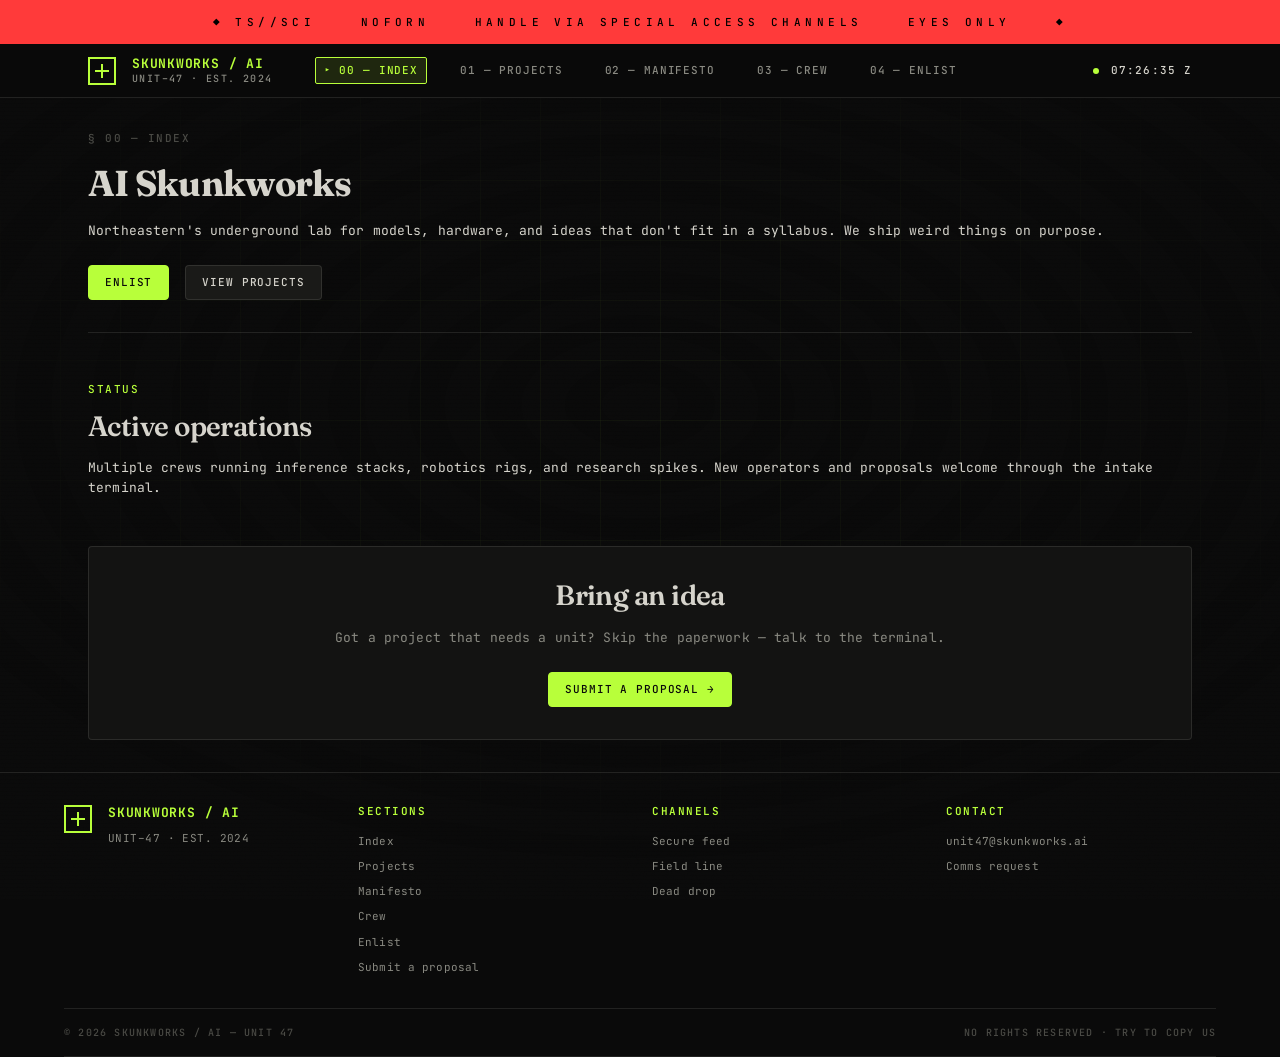
==== index.html @ 6af4dd48 "feat: conversational chatbot intake on events page, replaces static forms" ====
<!DOCTYPE html>
<html lang="en">
  <head>
    <meta charset="utf-8" />
    <meta name="viewport" content="width=device-width, initial-scale=1" />
    <title>AI Skunkworks</title>
    <link rel="preconnect" href="https://fonts.googleapis.com" />
    <link rel="preconnect" href="https://fonts.gstatic.com" crossorigin />
    <link
      href="https://fonts.googleapis.com/css2?family=Fraunces:ital,wght@0,300;0,400;0,600;0,900;1,300;1,400;1,600;1,900&family=JetBrains+Mono:wght@300;400;500;700&display=swap"
      rel="stylesheet"
    />
    <link rel="stylesheet" href="styles/tokens.css" />
    <link rel="stylesheet" href="styles/base.css" />
    <link rel="stylesheet" href="styles/components.css" />
    <link rel="stylesheet" href="styles/layout.css" />
  </head>
  <body>
    <div class="site-shell">
      <div class="classification-banner" role="note" aria-label="Classification marking">
        <p class="classification-banner__text">◆ TS//SCI&nbsp;&nbsp;&nbsp;&nbsp;NOFORN&nbsp;&nbsp;&nbsp;&nbsp;HANDLE VIA SPECIAL ACCESS CHANNELS&nbsp;&nbsp;&nbsp;&nbsp;EYES ONLY&nbsp;&nbsp;&nbsp;&nbsp;◆</p>
      </div>
      <header class="site-sticky-nav">
        <div class="site-sticky-nav__inner">
          <a class="site-sticky-nav__brand" href="index.html">
            <span class="brand-mark" aria-hidden="true"></span>
            <span class="site-sticky-nav__brand-text">
              <span class="site-sticky-nav__brand-title">SKUNKWORKS / AI</span>
              <span class="site-sticky-nav__brand-sub">UNIT–47 · EST. 2024</span>
            </span>
          </a>
          <nav class="site-sticky-nav__links" aria-label="Primary">
            <a href="index.html" aria-current="page">00 — Index</a>
            <a href="projects.html">01 — Projects</a>
            <a href="manifesto.html">02 — Manifesto</a>
            <a href="people.html">03 — Crew</a>
            <a href="events.html#intake-terminal">04 — Enlist</a>
          </nav>
          <div class="site-sticky-nav__meta">
            <span class="site-sticky-nav__pulse" aria-hidden="true"></span>
            <span id="clock" class="site-sticky-nav__clock">00:00:00 Z</span>
          </div>
        </div>
      </header>
      <main class="site-main" id="main">
        <header class="page-hero">
          <p class="page-hero__label">§ 00 — Index</p>
          <h1>AI Skunkworks</h1>
          <p>
            Northeastern's underground lab for models, hardware, and ideas that don't fit
            in a syllabus. We ship weird things on purpose.
          </p>
          <div class="page-hero__actions">
            <a class="btn btn--primary" href="events.html#intake-terminal">Enlist</a>
            <a class="btn" href="projects.html">View projects</a>
          </div>
        </header>

        <section class="page-section" aria-labelledby="index-ops">
          <p class="page-section__label">Status</p>
          <h2 id="index-ops">Active operations</h2>
          <p>
            Multiple crews running inference stacks, robotics rigs, and research spikes.
            New operators and proposals welcome through the intake terminal.
          </p>
        </section>

        <section class="page-cta" aria-labelledby="index-cta">
          <h2 id="index-cta">Bring an idea</h2>
          <p>Got a project that needs a unit? Skip the paperwork — talk to the terminal.</p>
          <a class="btn btn--primary" href="events.html#intake-terminal">Submit a proposal →</a>
        </section>
      </main>
      <footer class="site-footer">
        <div class="site-footer__inner">
          <div class="site-footer__grid">
            <div class="site-footer__col site-footer__col--brand">
              <div class="site-footer__brand">
                <span class="brand-mark" aria-hidden="true"></span>
                <div class="site-footer__brand-copy">
                  <span class="site-footer__brand-name">SKUNKWORKS / AI</span>
                  <p class="site-footer__tagline">UNIT–47 · EST. 2024</p>
                </div>
              </div>
            </div>
            <div class="site-footer__col">
              <h2 class="site-footer__col-title">Sections</h2>
              <ul class="site-footer__list">
                <li><a href="index.html">Index</a></li>
                <li><a href="projects.html">Projects</a></li>
                <li><a href="manifesto.html">Manifesto</a></li>
                <li><a href="people.html">Crew</a></li>
                <li><a href="events.html#intake-terminal">Enlist</a></li>
                <li><a href="events.html#intake-terminal">Submit a proposal</a></li>
              </ul>
            </div>
            <div class="site-footer__col">
              <h2 class="site-footer__col-title">Channels</h2>
              <ul class="site-footer__list">
                <li><a href="#secure-feed">Secure feed</a></li>
                <li><a href="#field-line">Field line</a></li>
                <li><a href="#dead-drop">Dead drop</a></li>
              </ul>
            </div>
            <div class="site-footer__col">
              <h2 class="site-footer__col-title">Contact</h2>
              <ul class="site-footer__list">
                <li><a href="mailto:unit47@skunkworks.ai">unit47@skunkworks.ai</a></li>
                <li><a href="#comms">Comms request</a></li>
              </ul>
            </div>
          </div>
          <div class="site-footer__strip">
            <span>© 2026 SKUNKWORKS / AI — UNIT 47</span>
            <span>NO RIGHTS RESERVED · TRY TO COPY US</span>
          </div>
        </div>
      </footer>
    </div>
    <script src="scripts/main.js" defer></script>
  </body>
</html>
---- styles/tokens.css ----
/**
 * AI Skunkworks — design tokens only
 */

:root {
  /* Paper (surfaces) */
  --paper: #0a0a0a;
  --paper-2: #131312;
  --paper-3: #1a1a18;

  /* Ink (text) */
  --ink: #d6d4cc;
  --ink-dim: #8a8a82;
  --ink-faint: #4a4a45;

  /* Accent */
  --accent: #b8ff3a;
  --accent-dim: #6a8f1f;

  /* Semantic */
  --warn: #ff7a3a;
  --classified: #ff3a3a;

  /* Lines */
  --line: rgba(214, 212, 204, 0.12);

  /* Typography (Google Fonts loaded in HTML) */
  --mono: "JetBrains Mono", ui-monospace, "Cascadia Code", "Source Code Pro", Menlo, Consolas, monospace;
  --serif: "Fraunces", "Iowan Old Style", "Palatino Linotype", Palatino, Georgia, serif;

  /* Spacing scale */
  --space-3xs: 0.25rem;
  --space-2xs: 0.5rem;
  --space-xs: 0.75rem;
  --space-sm: 1rem;
  --space-md: 1.5rem;
  --space-lg: 2rem;
  --space-xl: 3rem;
  --space-2xl: 4.5rem;

  /* Type scale */
  --text-xs: 0.6875rem;
  --text-sm: 0.8125rem;
  --text-base: 1rem;
  --text-md: 1.125rem;
  --text-lg: 1.375rem;
  --text-xl: 1.75rem;
  --text-2xl: 2.25rem;

  /* Type scale — semantic (Fraunces + body/mono) */
  --type-h1-hero: clamp(60px, 10vw, 152px);
  --type-h2-section: clamp(48px, 6vw, 88px);
  --type-h3-card: clamp(24px, 2.4vw, 32px);
  --type-pullprose: clamp(22px, 2.2vw, 28px);
  --type-body-lg: 17px;
  --type-body: 14px;
  --type-mono-label: 11px;

  /* Radii */
  --radius-sm: 2px;
  --radius-md: 4px;

  /* Motion */
  --ease-out: cubic-bezier(0.22, 1, 0.36, 1);
  --duration-fast: 120ms;
  --duration-base: 200ms;

  /* Layering */
  --z-base: 0;
  --z-grid: 0;
  --z-noise: 1;
  --z-scan: 2;
  --z-content: 10;
  --z-sticky-nav: 100;
  --z-classification: 101;

  /* Brand */
  --brand-h: 44px;

  /* Sticky chrome (classification banner height → nav offset) */
  --classification-banner-h: 2.75rem;
  --sticky-nav-height: 3.25rem;
  --year-jump-height: 2.75rem;
  --accent-glow: color-mix(in srgb, var(--accent) 45%, transparent);
  --z-year-jump: 90;
}
---- styles/base.css ----
/**
 * AI Skunkworks — reset, body, typography, atmosphere
 */

*,
*::before,
*::after {
  box-sizing: border-box;
}

html {
  position: relative;
  -webkit-text-size-adjust: 100%;
  text-size-adjust: 100%;
  height: 100%;
  scroll-behavior: smooth;
}

body {
  margin: 0;
  min-height: 100%;
  background-color: var(--paper);
  color: var(--ink);
  font-family: var(--mono);
  font-size: var(--text-sm);
  font-weight: 400;
  line-height: 1.55;
  letter-spacing: 0.01em;
}

/* Fixed blueprint grid (60×60, lime @ 4%) + radial mask */
body::before {
  content: "";
  position: fixed;
  inset: 0;
  pointer-events: none;
  z-index: var(--z-grid);
  background-color: var(--paper);
  background-image:
    linear-gradient(rgba(184, 255, 58, 0.04) 1px, transparent 1px),
    linear-gradient(90deg, rgba(184, 255, 58, 0.04) 1px, transparent 1px);
  background-size: 60px 60px;
  background-position: 0 0, 0 0;
  mask-image: radial-gradient(ellipse 85% 70% at 50% 45%, black 0%, transparent 72%);
  -webkit-mask-image: radial-gradient(ellipse 85% 70% at 50% 45%, black 0%, transparent 72%);
}

/* Fixed SVG noise (overlay blend) + scanlines on <html> */
html::before {
  content: "";
  position: fixed;
  inset: 0;
  z-index: var(--z-noise);
  pointer-events: none;
  opacity: 0.035;
  mix-blend-mode: overlay;
  background-image: url("data:image/svg+xml,%3Csvg xmlns='http://www.w3.org/2000/svg' width='256' height='256'%3E%3Cfilter id='n'%3E%3CfeTurbulence type='fractalNoise' baseFrequency='0.9' numOctaves='4' stitchTiles='stitch'/%3E%3C/filter%3E%3Crect width='100%25' height='100%25' filter='url(%23n)'/%3E%3C/svg%3E");
  background-repeat: repeat;
  background-size: 256px 256px;
}

html::after {
  content: "";
  position: fixed;
  inset: 0;
  z-index: var(--z-scan);
  pointer-events: none;
  background-image: repeating-linear-gradient(
    to bottom,
    transparent 0,
    transparent 3px,
    rgba(0, 0, 0, 0.04) 3px,
    rgba(0, 0, 0, 0.04) 4px
  );
}

img,
picture,
video,
canvas,
svg {
  display: block;
  max-width: 100%;
}

input,
button,
textarea,
select {
  font: inherit;
  color: inherit;
}

h1,
h2,
h3,
h4 {
  font-family: var(--serif);
  font-weight: 600;
  line-height: 1.15;
  letter-spacing: -0.02em;
  color: var(--ink);
  margin: 0 0 var(--space-sm);
}

h1 {
  font-size: var(--text-2xl);
  font-weight: 700;
}

h2 {
  font-size: var(--text-xl);
}

h3 {
  font-size: var(--text-lg);
}

h4 {
  font-size: var(--text-md);
}

p {
  margin: 0 0 var(--space-sm);
}

a {
  color: var(--accent);
  text-decoration-color: var(--accent-dim);
  text-underline-offset: 0.2em;
  transition: color var(--duration-fast) var(--ease-out),
    text-decoration-color var(--duration-fast) var(--ease-out);
}

a:hover {
  color: var(--ink);
  text-decoration-color: var(--accent);
}

a:focus-visible {
  outline: 1px solid var(--accent);
  outline-offset: 3px;
}

::selection {
  background-color: var(--accent);
  color: var(--paper);
}

.visually-hidden {
  position: absolute;
  width: 1px;
  height: 1px;
  padding: 0;
  margin: -1px;
  overflow: hidden;
  clip: rect(0, 0, 0, 0);
  white-space: nowrap;
  border: 0;
}

/* Scrollbars (Firefox + WebKit) */
* {
  scrollbar-width: thin;
  scrollbar-color: var(--accent-dim) var(--paper-2);
}

*::-webkit-scrollbar {
  width: 10px;
  height: 10px;
}

*::-webkit-scrollbar-track {
  background: var(--paper-2);
  border-left: 1px solid var(--line);
}

*::-webkit-scrollbar-thumb {
  background: var(--accent-dim);
  border: 2px solid var(--paper-2);
  border-radius: var(--radius-sm);
}

*::-webkit-scrollbar-thumb:hover {
  background: var(--accent);
}

*::-webkit-scrollbar-corner {
  background: var(--paper-2);
}
---- styles/components.css ----
/**
 * AI Skunkworks — nav, buttons, cards, forms
 */

/* ——— Classification banner ——— */
.classification-banner {
  position: sticky;
  top: 0;
  z-index: var(--z-classification);
  width: 100%;
  min-height: var(--classification-banner-h);
  margin: 0;
  padding: 0.4rem var(--space-sm);
  display: flex;
  align-items: center;
  justify-content: center;
  background-color: #ff3a3a;
  color: #000;
  font-family: var(--mono);
  font-size: 11px;
  font-weight: 500;
  letter-spacing: 0.4em;
  text-transform: none;
  line-height: 1.35;
  box-sizing: border-box;
  overflow-x: auto;
}

.classification-banner__text {
  margin: 0;
  text-align: center;
  max-width: 100%;
  white-space: nowrap;
}

/* ——— Sticky ops nav ——— */
.site-sticky-nav {
  position: sticky;
  top: var(--classification-banner-h);
  z-index: var(--z-sticky-nav);
  width: 100%;
  background: rgba(10, 10, 10, 0.85);
  backdrop-filter: blur(12px) saturate(1.2);
  -webkit-backdrop-filter: blur(12px) saturate(1.2);
  border-bottom: 1px solid var(--line);
}

.site-sticky-nav__inner {
  max-width: 72rem;
  margin: 0 auto;
  padding: var(--space-xs) var(--space-md);
  display: grid;
  grid-template-columns: 1fr auto 1fr;
  align-items: center;
  gap: var(--space-sm);
}

.site-sticky-nav__brand {
  display: inline-flex;
  align-items: center;
  gap: var(--space-sm);
  text-decoration: none;
  color: inherit;
  justify-self: start;
}

.site-sticky-nav__brand:focus-visible {
  outline: 1px solid var(--accent);
  outline-offset: 4px;
}

.brand-mark {
  position: relative;
  display: block;
  width: 28px;
  height: 28px;
  flex-shrink: 0;
  border: 2px solid var(--accent);
  box-sizing: border-box;
}

.brand-mark::before,
.brand-mark::after {
  content: "";
  position: absolute;
  left: 50%;
  top: 50%;
  transform: translate(-50%, -50%);
  background-color: var(--accent);
  pointer-events: none;
}

.brand-mark::before {
  width: 14px;
  height: 2px;
}

.brand-mark::after {
  width: 2px;
  height: 14px;
}

.site-sticky-nav__brand-text {
  display: flex;
  flex-direction: column;
  gap: 0.1rem;
  line-height: 1.2;
}

.site-sticky-nav__brand-title {
  font-family: var(--mono);
  font-size: var(--text-sm);
  font-weight: 700;
  letter-spacing: 0.06em;
  text-transform: uppercase;
  color: var(--accent);
}

.site-sticky-nav__brand-sub {
  font-family: var(--mono);
  font-size: 10px;
  font-weight: 500;
  letter-spacing: 0.14em;
  text-transform: uppercase;
  color: var(--ink-dim);
}

.site-sticky-nav__links {
  display: flex;
  flex-wrap: wrap;
  align-items: center;
  justify-content: center;
  gap: var(--space-2xs) var(--space-md);
  font-family: var(--mono);
  font-size: var(--text-xs);
  font-weight: 500;
  letter-spacing: 0.08em;
  text-transform: uppercase;
  justify-self: center;
}

.site-sticky-nav__links a {
  color: var(--ink-dim);
  text-decoration: none;
  padding: var(--space-3xs) var(--space-2xs);
  border: 1px solid transparent;
  border-radius: var(--radius-sm);
  transition: color var(--duration-fast) var(--ease-out),
    border-color var(--duration-fast) var(--ease-out),
    background-color var(--duration-fast) var(--ease-out);
}

.site-sticky-nav__links a:hover {
  color: var(--accent);
  border-color: var(--accent-dim);
}

.site-sticky-nav__links a[aria-current="page"] {
  color: var(--accent);
  border-color: var(--accent);
  background-color: color-mix(in srgb, var(--accent) 12%, transparent);
}

.site-sticky-nav__links a[aria-current="page"]:hover {
  color: var(--accent);
  border-color: var(--accent-dim);
}

.site-sticky-nav__links a[aria-current="page"]::before {
  content: "▸ ";
}

.site-sticky-nav__links a:focus-visible {
  outline: 1px solid var(--accent);
  outline-offset: 3px;
}

.site-sticky-nav__meta {
  display: inline-flex;
  align-items: center;
  gap: var(--space-xs);
  justify-self: end;
  font-family: var(--mono);
  font-size: var(--text-xs);
  font-weight: 500;
  letter-spacing: 0.1em;
  color: var(--ink);
  white-space: nowrap;
}

.site-sticky-nav__pulse {
  display: block;
  width: 6px;
  height: 6px;
  flex-shrink: 0;
  border-radius: 50%;
  background-color: var(--accent);
  box-shadow: 0 0 0 0 color-mix(in srgb, var(--accent) 55%, transparent);
  animation: site-live-pulse 1.8s ease-in-out infinite;
}

@keyframes site-live-pulse {
  0%,
  100% {
    transform: scale(1);
    box-shadow: 0 0 0 0 color-mix(in srgb, var(--accent) 45%, transparent);
    opacity: 1;
  }
  50% {
    transform: scale(1.15);
    box-shadow: 0 0 0 8px transparent;
    opacity: 0.85;
  }
}

.site-sticky-nav__clock {
  font-variant-numeric: tabular-nums;
}

@media (max-width: 56rem) {
  .site-sticky-nav__inner {
    grid-template-columns: 1fr;
    justify-items: stretch;
  }

  .site-sticky-nav__brand {
    justify-self: start;
  }

  .site-sticky-nav__links {
    justify-self: stretch;
    justify-content: flex-start;
  }

  .site-sticky-nav__meta {
    justify-self: start;
  }
}

.btn {
  display: inline-flex;
  align-items: center;
  justify-content: center;
  gap: var(--space-2xs);
  padding: var(--space-2xs) var(--space-sm);
  font-family: var(--mono);
  font-size: var(--text-xs);
  font-weight: 500;
  letter-spacing: 0.08em;
  text-transform: uppercase;
  text-decoration: none;
  border: 1px solid var(--line);
  border-radius: var(--radius-md);
  background: var(--paper-3);
  color: var(--ink);
  cursor: pointer;
  transition: border-color var(--duration-fast) var(--ease-out),
    color var(--duration-fast) var(--ease-out),
    background-color var(--duration-fast) var(--ease-out);
}

.btn:hover {
  border-color: var(--accent-dim);
  color: var(--accent);
}

.btn--primary {
  background: var(--accent);
  color: var(--paper);
  border-color: var(--accent);
}

.btn--primary:hover {
  background: transparent;
  color: var(--accent);
  border-color: var(--accent);
}

.btn:focus-visible {
  outline: 1px solid var(--accent);
  outline-offset: 3px;
}

.card {
  position: relative;
  z-index: var(--z-content);
  border: 1px solid var(--line);
  border-radius: var(--radius-md);
  background: var(--paper-2);
  padding: var(--space-md);
}

.card__label {
  font-size: var(--text-xs);
  font-weight: 500;
  letter-spacing: 0.14em;
  text-transform: uppercase;
  color: var(--ink-faint);
  margin-bottom: var(--space-2xs);
}

.form-field {
  display: flex;
  flex-direction: column;
  gap: var(--space-3xs);
  margin-bottom: var(--space-sm);
}

.form-field label {
  font-size: var(--text-xs);
  font-weight: 500;
  letter-spacing: 0.1em;
  text-transform: uppercase;
  color: var(--ink-dim);
}

.form-field input,
.form-field textarea,
.form-field select {
  width: 100%;
  padding: var(--space-2xs) var(--space-xs);
  border: 1px solid var(--line);
  border-radius: var(--radius-sm);
  background: var(--paper);
  color: var(--ink);
}

.form-field input:focus-visible,
.form-field textarea:focus-visible,
.form-field select:focus-visible {
  outline: 1px solid var(--accent);
  outline-offset: 1px;
  border-color: var(--accent-dim);
}

/* ——— Intake terminal (events.html) ——— */
.intake-terminal {
  scroll-margin-top: calc(var(--classification-banner-h) + 80px);
}

.intake-terminal__header {
  display: flex;
  flex-wrap: wrap;
  align-items: flex-end;
  justify-content: space-between;
  gap: var(--space-sm);
  margin-bottom: var(--space-md);
}

.intake-terminal__title {
  margin: 0;
  font-family: var(--mono);
  font-size: var(--text-sm);
  font-weight: 700;
  letter-spacing: 0.12em;
  text-transform: uppercase;
  color: var(--accent);
}

.intake-terminal__progress-wrap {
  flex: 1;
  min-width: 8rem;
  max-width: 14rem;
}

.intake-terminal__progress-track {
  height: 4px;
  background: var(--paper);
  border: 1px solid var(--line);
  border-radius: var(--radius-sm);
  overflow: hidden;
}

.intake-terminal__progress-bar {
  height: 100%;
  width: 0;
  background: var(--accent);
  transition: width var(--duration-base) var(--ease-out);
}

.intake-terminal__log {
  min-height: 14rem;
  max-height: 22rem;
  overflow-y: auto;
  padding: var(--space-sm);
  margin-bottom: var(--space-md);
  border: 1px solid var(--line);
  border-radius: var(--radius-sm);
  background: var(--paper);
}

.intake-terminal__msg {
  margin-bottom: var(--space-sm);
}

.intake-terminal__msg-label {
  display: block;
  font-size: 10px;
  font-weight: 600;
  letter-spacing: 0.14em;
  text-transform: uppercase;
  color: var(--ink-faint);
  margin-bottom: var(--space-3xs);
}

.intake-terminal__msg--bot .intake-terminal__msg-label {
  color: var(--accent-dim);
}

.intake-terminal__msg-text {
  margin: 0;
  padding: var(--space-xs) var(--space-sm);
  border-radius: var(--radius-sm);
  line-height: 1.5;
}

.intake-terminal__msg--bot .intake-terminal__msg-text {
  background: var(--paper-3);
  border-left: 2px solid var(--accent-dim);
}

.intake-terminal__msg--user .intake-terminal__msg-text {
  background: color-mix(in srgb, var(--accent) 8%, var(--paper-2));
  border-left: 2px solid var(--accent);
  text-align: right;
}

.intake-terminal__controls {
  display: flex;
  flex-direction: column;
  gap: var(--space-sm);
}

.intake-terminal__back {
  align-self: flex-start;
}

.intake-terminal__input-row {
  display: flex;
  flex-direction: column;
  gap: var(--space-xs);
}

.intake-terminal__field {
  width: 100%;
  padding: var(--space-xs) var(--space-sm);
  border: 1px solid var(--line);
  border-radius: var(--radius-sm);
  background: var(--paper-2);
  color: var(--ink);
  resize: vertical;
}

.intake-terminal__field:focus-visible {
  outline: 1px solid var(--accent);
  outline-offset: 1px;
  border-color: var(--accent-dim);
}

.intake-terminal__error {
  margin: 0;
  font-size: var(--text-xs);
  color: var(--classified);
}

.intake-terminal__send {
  align-self: flex-start;
}

.intake-terminal__choices {
  display: flex;
  flex-wrap: wrap;
  gap: var(--space-xs);
}

.intake-terminal__choice {
  text-align: left;
}

.intake-terminal__status {
  margin: 0;
  font-size: var(--text-sm);
  font-weight: 600;
  letter-spacing: 0.08em;
  text-transform: uppercase;
}

.intake-terminal__status--ok {
  color: var(--accent);
}

.intake-terminal__noscript {
  margin: 0 0 var(--space-md);
  padding: var(--space-sm);
  border: 1px solid var(--warn);
  border-radius: var(--radius-sm);
  background: color-mix(in srgb, var(--warn) 10%, var(--paper));
  color: var(--ink);
  font-size: var(--text-sm);
}
---- styles/layout.css ----
/**
 * AI Skunkworks — page shell & layout
 */

.site-shell {
  position: relative;
  z-index: var(--z-content);
  min-height: 100vh;
  display: flex;
  flex-direction: column;
}

.site-main {
  flex: 1;
  width: 100%;
  max-width: 72rem;
  margin: 0 auto;
  padding: var(--space-lg) var(--space-md);
}

.page-hero {
  margin-bottom: var(--space-xl);
  padding-bottom: var(--space-lg);
  border-bottom: 1px solid var(--line);
}

.page-hero__label {
  font-size: var(--text-xs);
  font-weight: 500;
  letter-spacing: 0.14em;
  text-transform: uppercase;
  color: var(--ink-faint);
  margin-bottom: var(--space-sm);
}

.page-hero__actions {
  display: flex;
  flex-wrap: wrap;
  gap: var(--space-sm);
  margin-top: var(--space-md);
}

.page-section {
  margin-bottom: var(--space-xl);
}

.page-section__label {
  font-size: var(--text-xs);
  font-weight: 500;
  letter-spacing: 0.14em;
  text-transform: uppercase;
  color: var(--accent);
  margin-bottom: var(--space-xs);
}

.page-cta {
  margin-top: var(--space-xl);
  padding: var(--space-lg);
  border: 1px solid var(--line);
  border-radius: var(--radius-md);
  background: var(--paper-2);
  text-align: center;
}

.page-cta p {
  margin-bottom: var(--space-md);
  color: var(--ink-dim);
}

.accordion {
  border: 1px solid var(--line);
  border-radius: var(--radius-md);
  background: var(--paper-2);
}

.accordion__item + .accordion__item {
  border-top: 1px solid var(--line);
}

.accordion__trigger {
  width: 100%;
  display: flex;
  align-items: center;
  justify-content: space-between;
  gap: var(--space-sm);
  padding: var(--space-sm) var(--space-md);
  border: none;
  background: transparent;
  color: var(--ink);
  font-family: var(--mono);
  font-size: var(--text-sm);
  font-weight: 500;
  letter-spacing: 0.06em;
  text-align: left;
  cursor: pointer;
}

.accordion__trigger:hover {
  color: var(--accent);
}

.accordion__panel {
  padding: 0 var(--space-md) var(--space-md);
  color: var(--ink-dim);
}

.site-footer {
  position: relative;
  z-index: var(--z-content);
  border-top: 1px solid var(--line);
  padding: var(--space-lg) var(--space-md) 0;
  font-size: var(--text-xs);
  color: var(--ink-dim);
}

.site-footer__inner {
  max-width: 72rem;
  margin: 0 auto;
}

.site-footer__grid {
  display: grid;
  grid-template-columns: repeat(4, 1fr);
  gap: var(--space-lg) var(--space-md);
  padding-bottom: var(--space-lg);
}

.site-footer__brand {
  display: flex;
  align-items: flex-start;
  gap: var(--space-sm);
}

.site-footer__brand-copy {
  display: flex;
  flex-direction: column;
  gap: 0.15rem;
  min-width: 0;
}

.site-footer__brand-name {
  font-family: var(--mono);
  font-size: var(--text-sm);
  font-weight: 700;
  letter-spacing: 0.06em;
  text-transform: uppercase;
  color: var(--accent);
  line-height: 1.2;
}

.site-footer__col-title {
  font-family: var(--mono);
  font-size: var(--text-xs);
  font-weight: 600;
  letter-spacing: 0.14em;
  text-transform: uppercase;
  color: var(--accent);
  margin: 0 0 var(--space-sm);
}

.site-footer__list {
  list-style: none;
  margin: 0;
  padding: 0;
  display: flex;
  flex-direction: column;
  gap: var(--space-2xs);
}

.site-footer__list a {
  color: var(--ink-dim);
  text-decoration: none;
  transition: color var(--duration-fast) var(--ease-out);
}

.site-footer__list a:hover {
  color: var(--accent);
}

.site-footer__tagline {
  margin: var(--space-2xs) 0 0;
  font-size: var(--text-xs);
  color: var(--ink-dim);
  line-height: 1.45;
  letter-spacing: 0.04em;
}

.site-footer__strip {
  display: flex;
  flex-wrap: wrap;
  align-items: center;
  justify-content: space-between;
  gap: var(--space-sm);
  margin-top: 0;
  padding: var(--space-sm) 0;
  border-top: 1px solid var(--line);
  border-bottom: 1px solid var(--line);
  font-family: var(--mono);
  font-size: 10px;
  font-weight: 500;
  letter-spacing: 0.12em;
  text-transform: uppercase;
  color: var(--ink-faint);
}

@media (max-width: 48rem) {
  .site-footer__grid {
    grid-template-columns: repeat(2, 1fr);
  }
}

@media (max-width: 28rem) {
  .site-footer__grid {
    grid-template-columns: 1fr;
  }
}
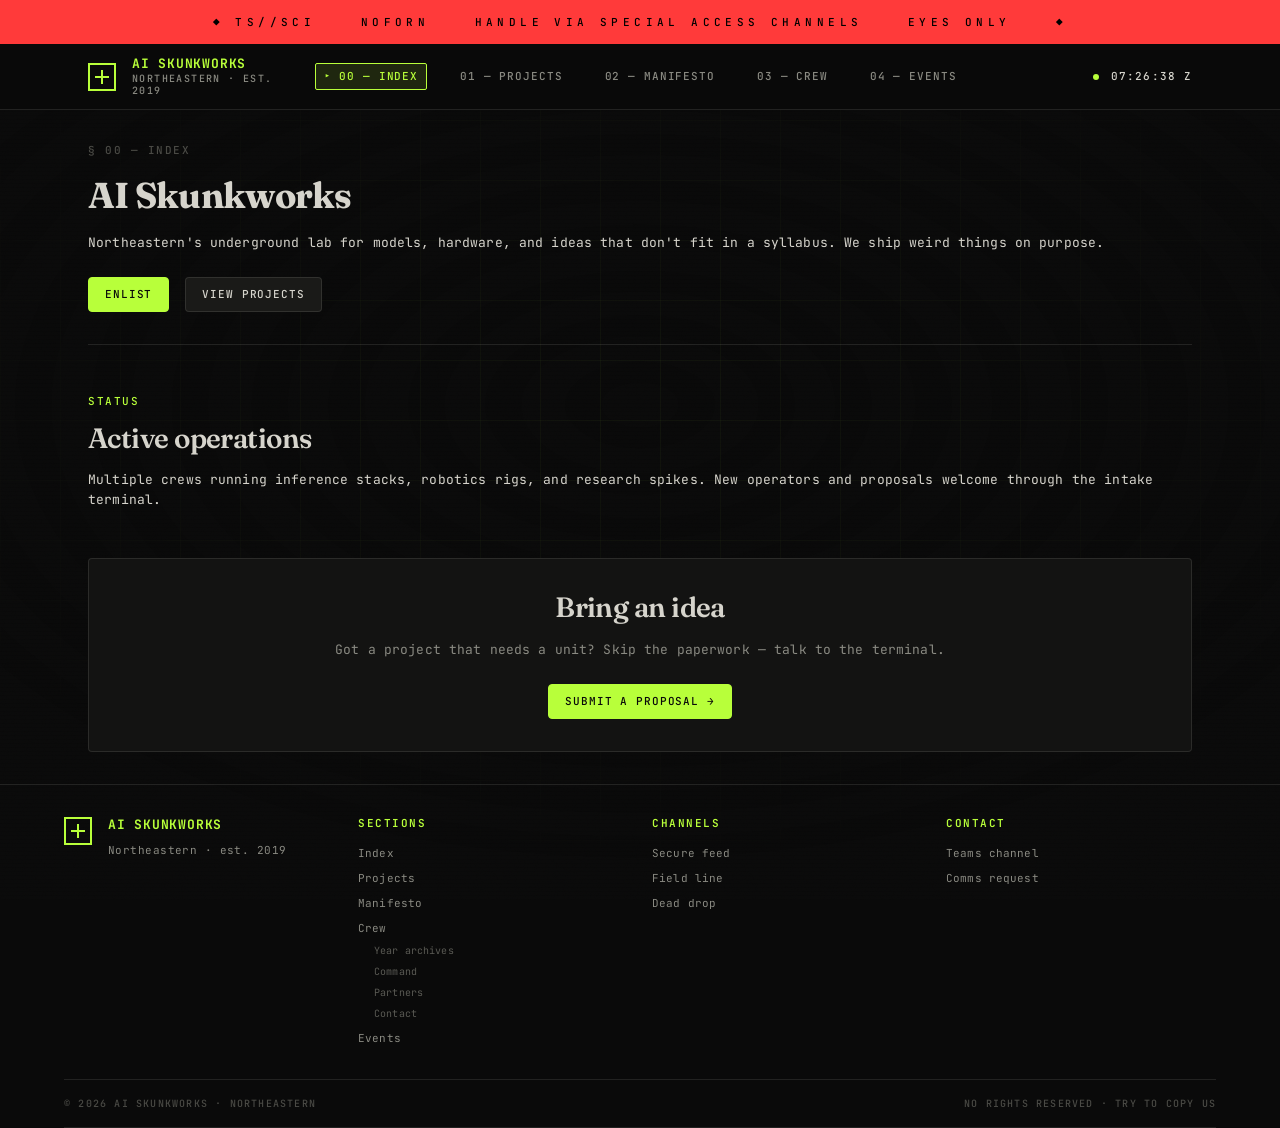
==== commit 4df966e7: "refactor: fold About into Crew page, sweep out UNIT-360/ENLIST/EST-2024 leftovers" ====
--- a/index.html
+++ b/index.html
@@ -25,8 +25,8 @@
           <a class="site-sticky-nav__brand" href="index.html">
             <span class="brand-mark" aria-hidden="true"></span>
             <span class="site-sticky-nav__brand-text">
-              <span class="site-sticky-nav__brand-title">SKUNKWORKS / AI</span>
-              <span class="site-sticky-nav__brand-sub">UNIT–47 · EST. 2024</span>
+              <span class="site-sticky-nav__brand-title">AI Skunkworks</span>
+              <span class="site-sticky-nav__brand-sub">Northeastern · est. 2019</span>
             </span>
           </a>
           <nav class="site-sticky-nav__links" aria-label="Primary">
@@ -34,14 +34,35 @@
             <a href="projects.html">01 — Projects</a>
             <a href="manifesto.html">02 — Manifesto</a>
             <a href="people.html">03 — Crew</a>
-            <a href="events.html#intake-terminal">04 — Enlist</a>
+            <a href="events.html">04 — Events</a>
           </nav>
           <div class="site-sticky-nav__meta">
             <span class="site-sticky-nav__pulse" aria-hidden="true"></span>
             <span id="clock" class="site-sticky-nav__clock">00:00:00 Z</span>
+            <button
+              type="button"
+              class="site-sticky-nav__toggle"
+              aria-expanded="false"
+              aria-controls="site-mobile-menu"
+              aria-label="Open menu"
+            >
+              <span class="site-sticky-nav__toggle-bar" aria-hidden="true"></span>
+              <span class="site-sticky-nav__toggle-bar" aria-hidden="true"></span>
+              <span class="site-sticky-nav__toggle-bar" aria-hidden="true"></span>
+            </button>
           </div>
         </div>
       </header>
+      <div id="site-mobile-menu" class="site-mobile-menu" hidden>
+        <button type="button" class="site-mobile-menu__close" aria-label="Close menu">×</button>
+        <nav class="site-mobile-menu__links" aria-label="Mobile primary">
+          <a href="index.html" aria-current="page">00 — Index</a>
+          <a href="projects.html">01 — Projects</a>
+          <a href="manifesto.html">02 — Manifesto</a>
+          <a href="people.html">03 — Crew</a>
+          <a href="events.html">04 — Events</a>
+        </nav>
+      </div>
       <main class="site-main" id="main">
         <header class="page-hero">
           <p class="page-hero__label">§ 00 — Index</p>
@@ -78,8 +99,8 @@
               <div class="site-footer__brand">
                 <span class="brand-mark" aria-hidden="true"></span>
                 <div class="site-footer__brand-copy">
-                  <span class="site-footer__brand-name">SKUNKWORKS / AI</span>
-                  <p class="site-footer__tagline">UNIT–47 · EST. 2024</p>
+                  <span class="site-footer__brand-name">AI Skunkworks</span>
+                  <p class="site-footer__tagline">Northeastern · est. 2019</p>
                 </div>
               </div>
             </div>
@@ -89,9 +110,16 @@
                 <li><a href="index.html">Index</a></li>
                 <li><a href="projects.html">Projects</a></li>
                 <li><a href="manifesto.html">Manifesto</a></li>
-                <li><a href="people.html">Crew</a></li>
-                <li><a href="events.html#intake-terminal">Enlist</a></li>
-                <li><a href="events.html#intake-terminal">Submit a proposal</a></li>
+                <li>
+                  <a href="people.html">Crew</a>
+                  <ul class="site-footer__sublist">
+                    <li><a href="people.html#year-archives">Year archives</a></li>
+                    <li><a href="people.html#command">Command</a></li>
+                    <li><a href="people.html#partners">Partners</a></li>
+                    <li><a href="people.html#contact">Contact</a></li>
+                  </ul>
+                </li>
+                <li><a href="events.html">Events</a></li>
               </ul>
             </div>
             <div class="site-footer__col">
@@ -105,13 +133,13 @@
             <div class="site-footer__col">
               <h2 class="site-footer__col-title">Contact</h2>
               <ul class="site-footer__list">
-                <li><a href="mailto:unit47@skunkworks.ai">unit47@skunkworks.ai</a></li>
-                <li><a href="#comms">Comms request</a></li>
+                <li><a href="https://teams.microsoft.com/l/team/19%3A7ACgmmCnJRhXGO6rRHUua4wjhAElX1LEaDPXNghBxdI1%40thread.tacv2/conversations?groupId=8d0df033-fecb-40db-aa49-140617ba3e18&amp;tenantId=a8eec281-aaa3-4dae-ac9b-9a398b9215e7" target="_blank" rel="noopener noreferrer">Teams channel</a></li>
+                <li><a href="https://teams.microsoft.com/l/team/19%3A7ACgmmCnJRhXGO6rRHUua4wjhAElX1LEaDPXNghBxdI1%40thread.tacv2/conversations?groupId=8d0df033-fecb-40db-aa49-140617ba3e18&amp;tenantId=a8eec281-aaa3-4dae-ac9b-9a398b9215e7" target="_blank" rel="noopener noreferrer">Comms request</a></li>
               </ul>
             </div>
           </div>
           <div class="site-footer__strip">
-            <span>© 2026 SKUNKWORKS / AI — UNIT 47</span>
+            <span>© 2026 AI Skunkworks · Northeastern</span>
             <span>NO RIGHTS RESERVED · TRY TO COPY US</span>
           </div>
         </div>
--- a/styles/tokens.css
+++ b/styles/tokens.css
@@ -46,15 +46,10 @@
   --text-lg: 1.375rem;
   --text-xl: 1.75rem;
   --text-2xl: 2.25rem;
+  --type-h1-hero: clamp(2.25rem, 5vw, 3.25rem);
 
-  /* Type scale — semantic (Fraunces + body/mono) */
-  --type-h1-hero: clamp(60px, 10vw, 152px);
-  --type-h2-section: clamp(48px, 6vw, 88px);
-  --type-h3-card: clamp(24px, 2.4vw, 32px);
-  --type-pullprose: clamp(22px, 2.2vw, 28px);
-  --type-body-lg: 17px;
-  --type-body: 14px;
-  --type-mono-label: 11px;
+  /* Muted ink (footer sub-links) */
+  --ink-mute: #5a5a54;
 
   /* Radii */
   --radius-sm: 2px;
@@ -73,14 +68,8 @@
   --z-content: 10;
   --z-sticky-nav: 100;
   --z-classification: 101;
-
-  /* Brand */
-  --brand-h: 44px;
+  --z-mobile-menu: 200;
 
   /* Sticky chrome (classification banner height → nav offset) */
   --classification-banner-h: 2.75rem;
-  --sticky-nav-height: 3.25rem;
-  --year-jump-height: 2.75rem;
-  --accent-glow: color-mix(in srgb, var(--accent) 45%, transparent);
-  --z-year-jump: 90;
 }
--- a/styles/components.css
+++ b/styles/components.css
@@ -217,23 +217,131 @@
   font-variant-numeric: tabular-nums;
 }
 
-@media (max-width: 56rem) {
+.site-sticky-nav__toggle {
+  display: none;
+  flex-direction: column;
+  justify-content: center;
+  gap: 5px;
+  width: 2.25rem;
+  height: 2.25rem;
+  padding: 0;
+  border: 1px solid var(--line);
+  border-radius: var(--radius-sm);
+  background: var(--paper-3);
+  cursor: pointer;
+  justify-self: end;
+}
+
+.site-sticky-nav__toggle-bar {
+  display: block;
+  width: 1rem;
+  height: 2px;
+  margin: 0 auto;
+  background: var(--accent);
+}
+
+.site-sticky-nav__toggle:focus-visible {
+  outline: 1px solid var(--accent);
+  outline-offset: 3px;
+}
+
+.site-mobile-menu {
+  position: fixed;
+  inset: 0;
+  z-index: var(--z-mobile-menu);
+  display: flex;
+  flex-direction: column;
+  align-items: center;
+  justify-content: center;
+  background: var(--paper);
+  padding: var(--space-xl) var(--space-md);
+}
+
+.site-mobile-menu[hidden] {
+  display: none;
+}
+
+.site-mobile-menu__close {
+  position: absolute;
+  top: calc(var(--classification-banner-h) + var(--space-sm));
+  right: var(--space-md);
+  width: 2.5rem;
+  height: 2.5rem;
+  border: 1px solid var(--line);
+  border-radius: var(--radius-sm);
+  background: var(--paper-3);
+  color: var(--ink);
+  font-size: 1.5rem;
+  line-height: 1;
+  cursor: pointer;
+}
+
+.site-mobile-menu__close:focus-visible {
+  outline: 1px solid var(--accent);
+  outline-offset: 3px;
+}
+
+.site-mobile-menu__links {
+  display: flex;
+  flex-direction: column;
+  align-items: center;
+  gap: var(--space-lg);
+  list-style: none;
+  margin: 0;
+  padding: 0;
+}
+
+.site-mobile-menu__links a {
+  font-family: var(--serif);
+  font-size: 1.4375rem;
+  font-weight: 600;
+  color: var(--ink-dim);
+  text-decoration: none;
+  letter-spacing: -0.01em;
+  transition: color var(--duration-fast) var(--ease-out);
+}
+
+.site-mobile-menu__links a:hover,
+.site-mobile-menu__links a[aria-current="page"] {
+  color: var(--accent);
+}
+
+.site-mobile-menu__links a:focus-visible {
+  outline: 1px solid var(--accent);
+  outline-offset: 4px;
+}
+
+@media (max-width: 720px) {
   .site-sticky-nav__inner {
-    grid-template-columns: 1fr;
-    justify-items: stretch;
-  }
-
-  .site-sticky-nav__brand {
-    justify-self: start;
+    grid-template-columns: 1fr auto auto;
+    align-items: center;
   }
 
   .site-sticky-nav__links {
-    justify-self: stretch;
-    justify-content: flex-start;
+    display: none;
+  }
+
+  .site-sticky-nav__toggle {
+    display: inline-flex;
+  }
+
+  .site-sticky-nav__clock {
+    display: none;
   }
 
   .site-sticky-nav__meta {
-    justify-self: start;
+    justify-self: end;
+  }
+
+  .site-sticky-nav__brand-text {
+    min-width: 0;
+  }
+
+  .site-sticky-nav__brand-title {
+    white-space: nowrap;
+    overflow: hidden;
+    text-overflow: ellipsis;
+    max-width: 12rem;
   }
 }
 
--- a/styles/layout.css
+++ b/styles/layout.css
@@ -177,6 +177,28 @@
   color: var(--accent);
 }
 
+.site-footer__sublist {
+  list-style: none;
+  margin: var(--space-3xs) 0 0;
+  padding: 0 0 0 var(--space-sm);
+  display: flex;
+  flex-direction: column;
+  gap: var(--space-3xs);
+}
+
+.site-footer__sublist a {
+  font-size: 10px;
+  color: var(--ink-mute);
+}
+
+.site-footer__sublist a:hover {
+  color: var(--accent);
+}
+
+section[id] {
+  scroll-margin-top: calc(var(--classification-banner-h) + 80px);
+}
+
 .site-footer__tagline {
   margin: var(--space-2xs) 0 0;
   font-size: var(--text-xs);
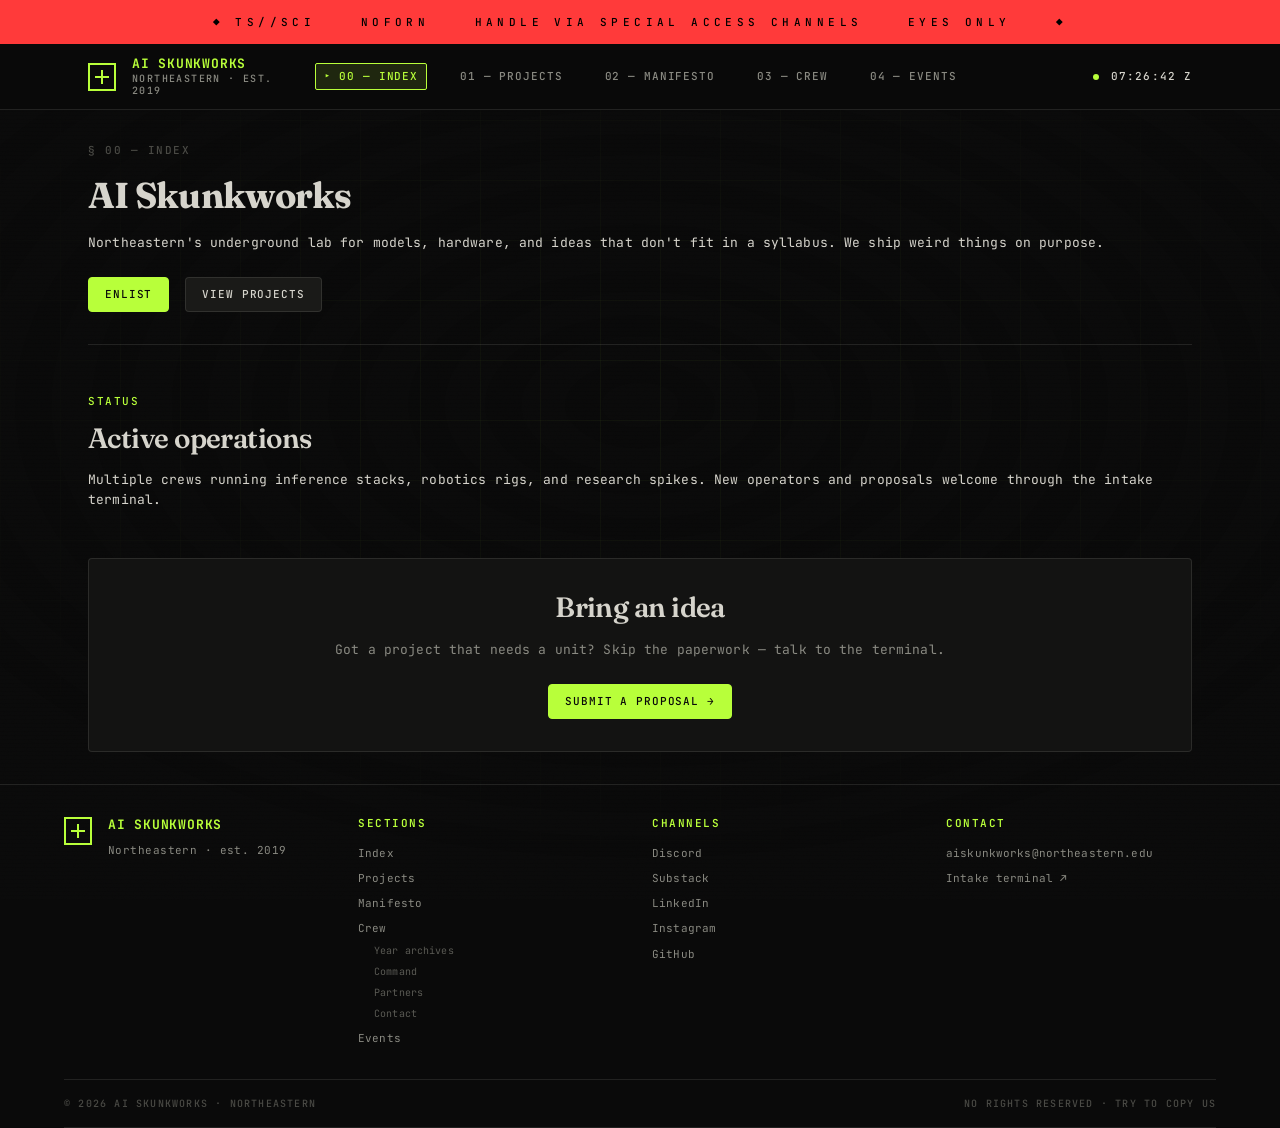
==== commit 26450755: "feat(events): fill in upcoming/recent/formats sections, blur-lock reveals, discord/substack channels" ====
--- a/index.html
+++ b/index.html
@@ -125,16 +125,20 @@
             <div class="site-footer__col">
               <h2 class="site-footer__col-title">Channels</h2>
               <ul class="site-footer__list">
-                <li><a href="#secure-feed">Secure feed</a></li>
-                <li><a href="#field-line">Field line</a></li>
-                <li><a href="#dead-drop">Dead drop</a></li>
+                <li><a href="#discord-invite" target="_blank" rel="noopener noreferrer">Discord</a></li>
+                <!-- TODO: paste real Discord invite URL -->
+                <li><a href="#substack" target="_blank" rel="noopener noreferrer">Substack</a></li>
+                <!-- TODO: paste real Substack URL -->
+                <li><a href="https://www.linkedin.com/company/aiskunkworks/" target="_blank" rel="noopener noreferrer">LinkedIn</a></li>
+                <li><a href="https://instagram.com/aiskunkworks" target="_blank" rel="noopener noreferrer">Instagram</a></li>
+                <li><a href="https://github.com/skunkworksneu" target="_blank" rel="noopener noreferrer">GitHub</a></li>
               </ul>
             </div>
             <div class="site-footer__col">
               <h2 class="site-footer__col-title">Contact</h2>
               <ul class="site-footer__list">
-                <li><a href="https://teams.microsoft.com/l/team/19%3A7ACgmmCnJRhXGO6rRHUua4wjhAElX1LEaDPXNghBxdI1%40thread.tacv2/conversations?groupId=8d0df033-fecb-40db-aa49-140617ba3e18&amp;tenantId=a8eec281-aaa3-4dae-ac9b-9a398b9215e7" target="_blank" rel="noopener noreferrer">Teams channel</a></li>
-                <li><a href="https://teams.microsoft.com/l/team/19%3A7ACgmmCnJRhXGO6rRHUua4wjhAElX1LEaDPXNghBxdI1%40thread.tacv2/conversations?groupId=8d0df033-fecb-40db-aa49-140617ba3e18&amp;tenantId=a8eec281-aaa3-4dae-ac9b-9a398b9215e7" target="_blank" rel="noopener noreferrer">Comms request</a></li>
+                <li><a href="mailto:aiskunkworks@northeastern.edu">aiskunkworks@northeastern.edu</a></li>
+                <li><a href="events.html#intake-terminal">Intake terminal ↗</a></li>
               </ul>
             </div>
           </div>
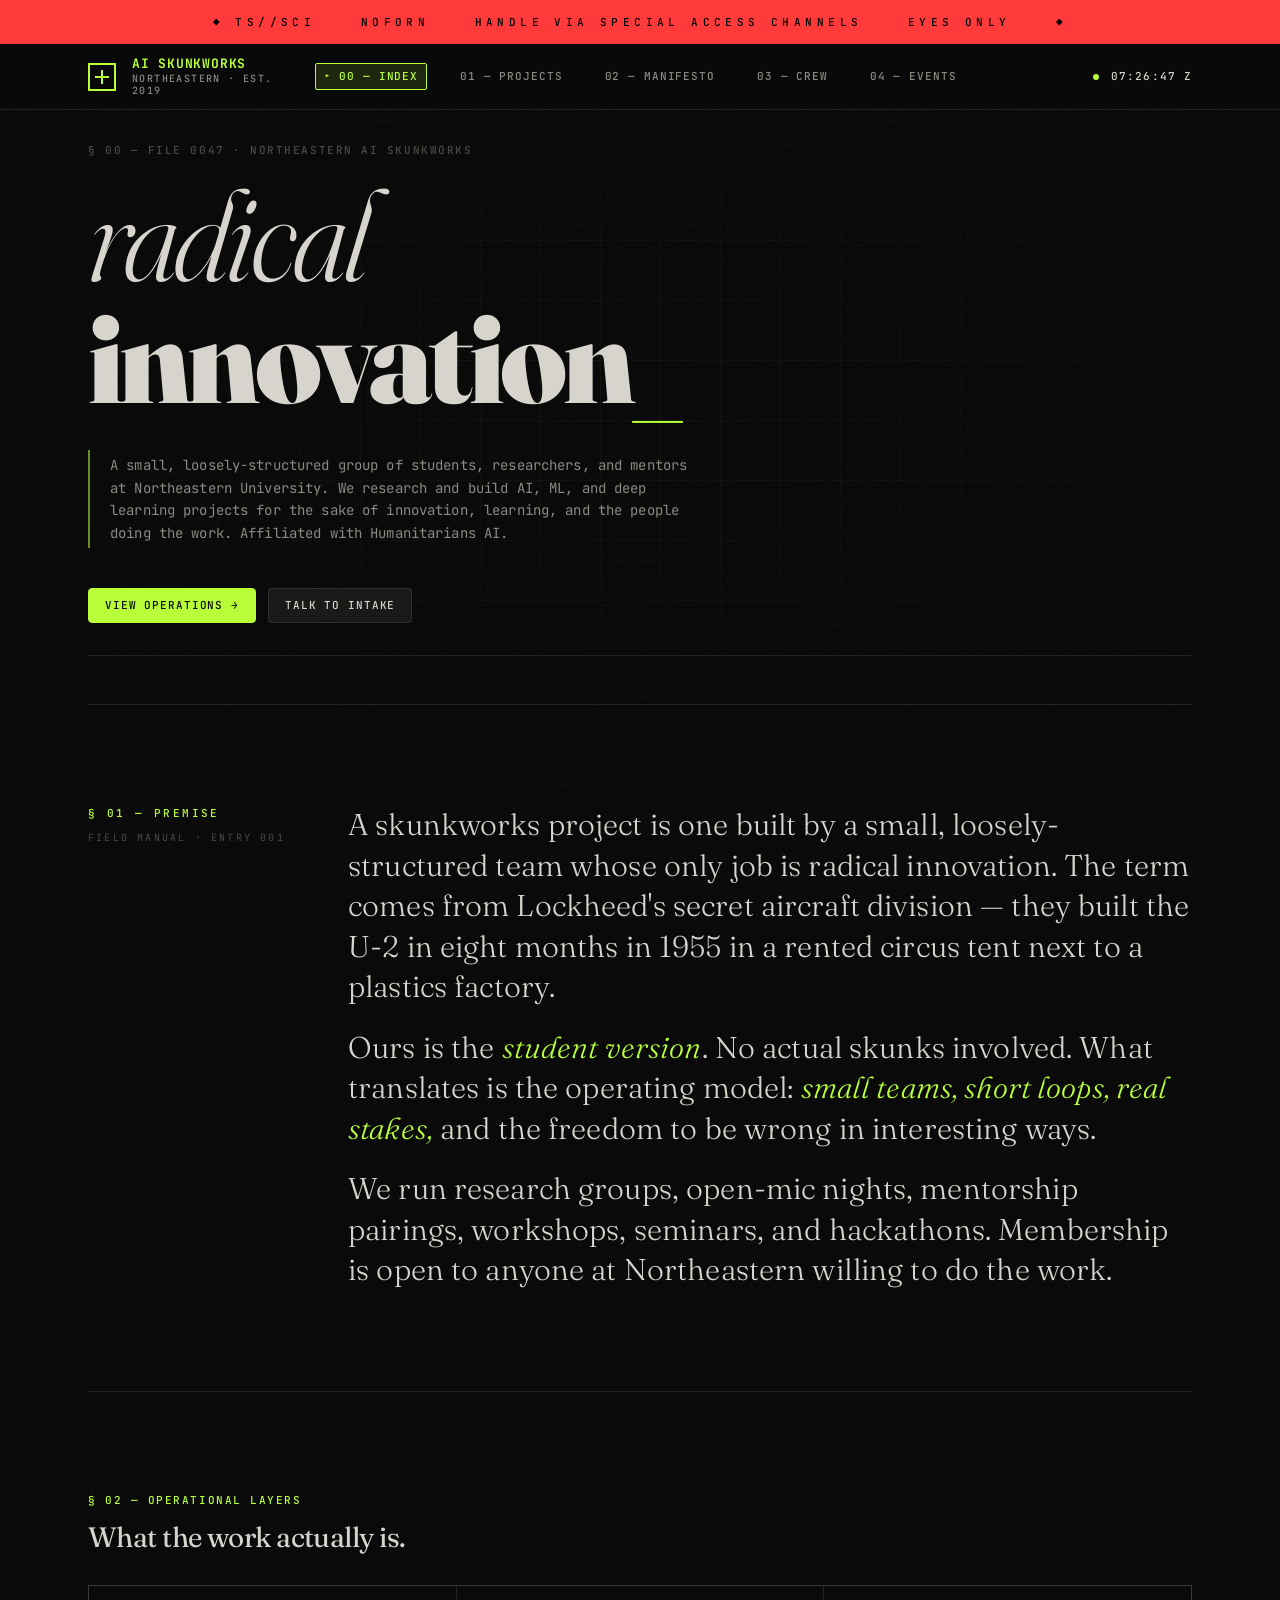
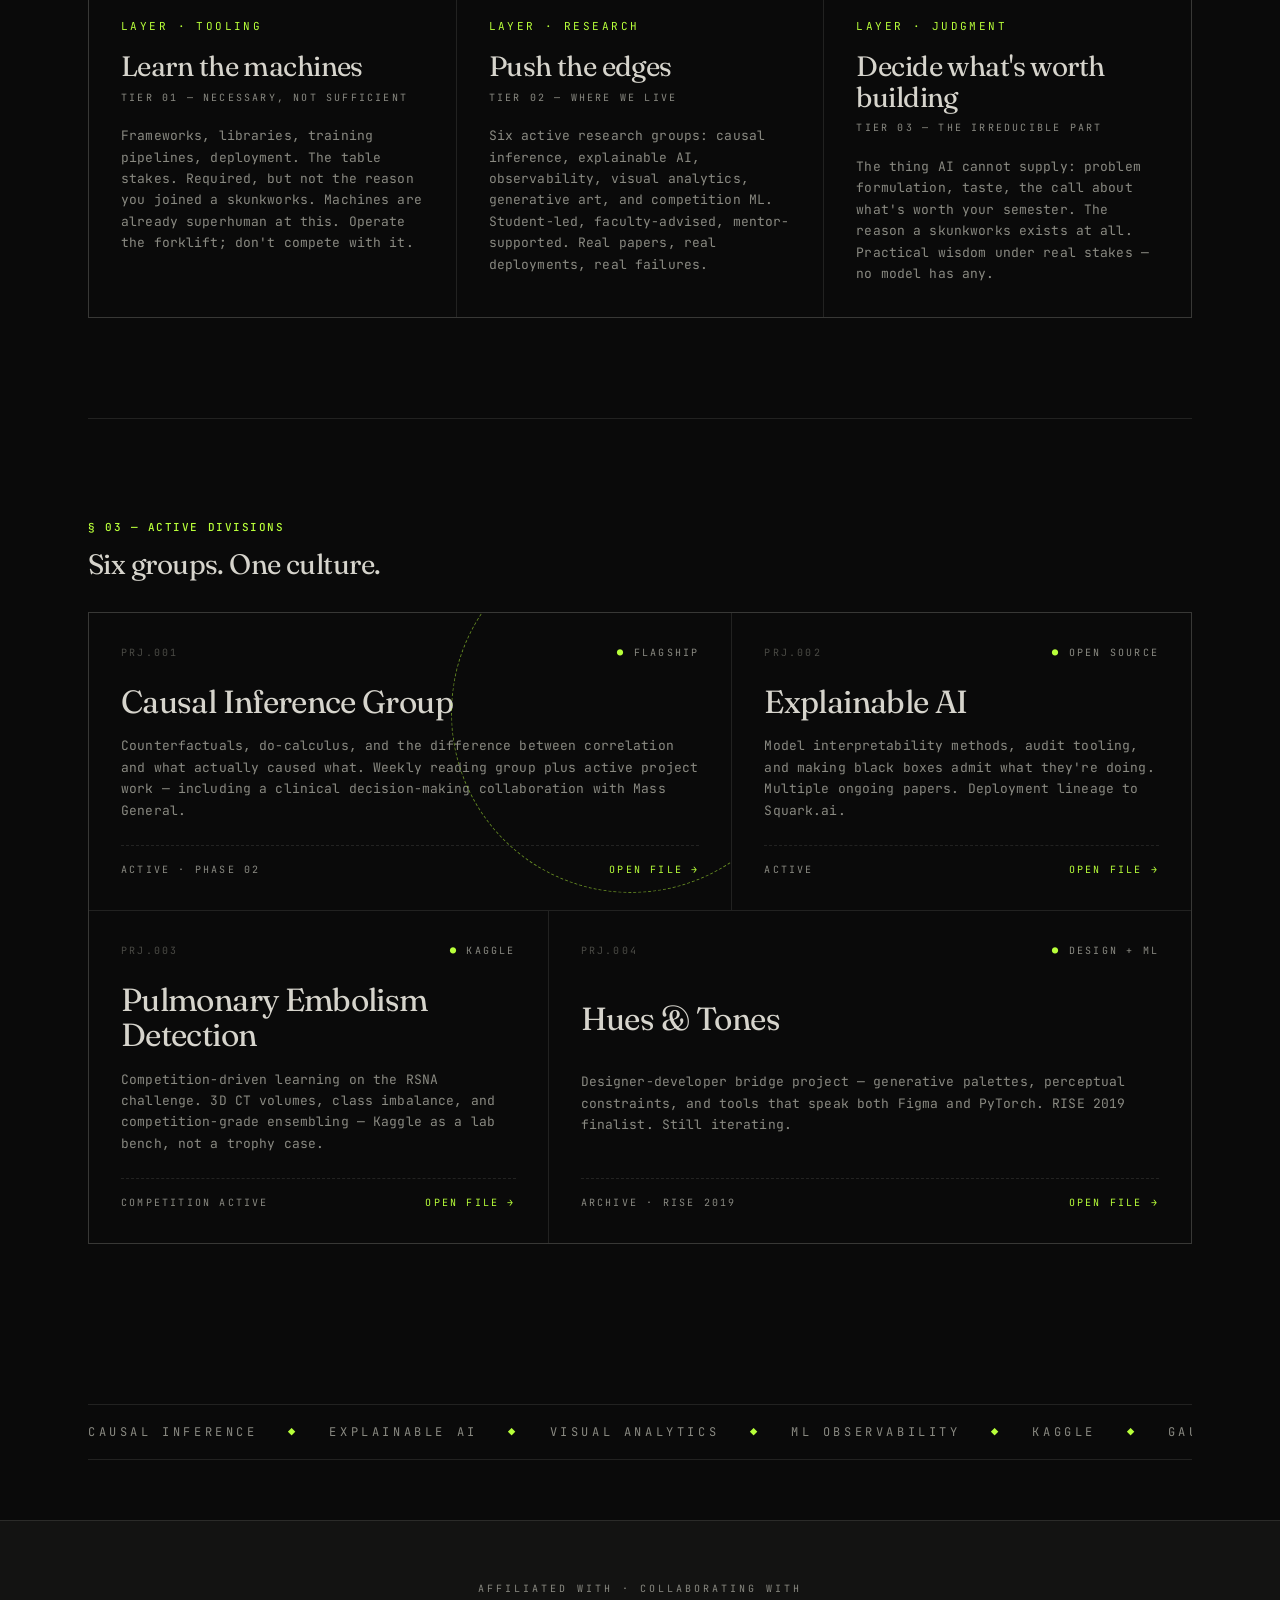
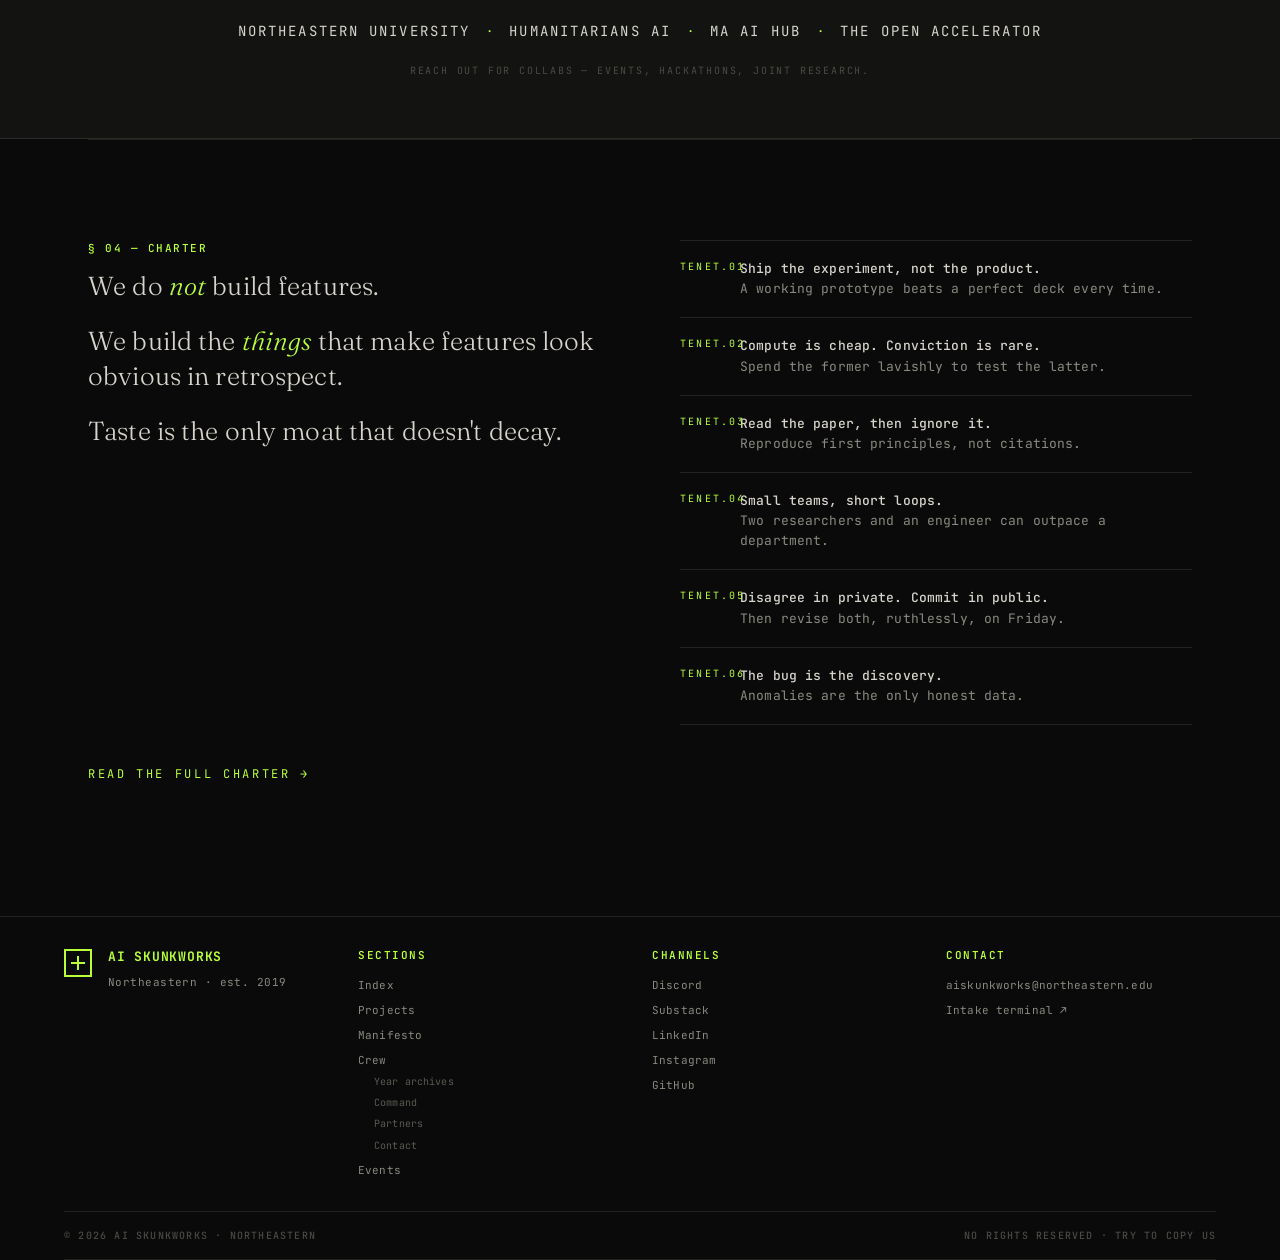
==== commit b85f50f0: "feat: fill index/projects/manifesto bodies — premise, layers, divisions, tenets, irreducibles" ====
--- a/index.html
+++ b/index.html
@@ -3,7 +3,11 @@
   <head>
     <meta charset="utf-8" />
     <meta name="viewport" content="width=device-width, initial-scale=1" />
-    <title>AI Skunkworks</title>
+    <title>AI Skunkworks — Northeastern University</title>
+    <meta
+      name="description"
+      content="Student-led AI research at Northeastern. Founded 2019, revived 2026. Six divisions, hackathons, mentorship, and radical innovation on purpose."
+    />
     <link rel="preconnect" href="https://fonts.googleapis.com" />
     <link rel="preconnect" href="https://fonts.gstatic.com" crossorigin />
     <link
@@ -14,6 +18,7 @@
     <link rel="stylesheet" href="styles/base.css" />
     <link rel="stylesheet" href="styles/components.css" />
     <link rel="stylesheet" href="styles/layout.css" />
+    <link rel="stylesheet" href="styles/pages-index.css" />
   </head>
   <body>
     <div class="site-shell">
@@ -64,32 +69,228 @@
         </nav>
       </div>
       <main class="site-main" id="main">
-        <header class="page-hero">
-          <p class="page-hero__label">§ 00 — Index</p>
-          <h1>AI Skunkworks</h1>
-          <p>
-            Northeastern's underground lab for models, hardware, and ideas that don't fit
-            in a syllabus. We ship weird things on purpose.
+        <section class="page-hero index-hero">
+          <p class="page-hero__label">§ 00 — File 0047 · Northeastern AI Skunkworks</p>
+          <h1>
+            <em class="index-hero__italic">radical</em>
+            <span class="index-hero__roman"
+              >innovation<span class="index-hero__cursor" aria-hidden="true">_</span></span
+            >
+          </h1>
+          <p class="index-hero__lead">
+            A small, loosely-structured group of students, researchers, and mentors at Northeastern
+            University. We research and build AI, ML, and deep learning projects for the sake of
+            innovation, learning, and the people doing the work. Affiliated with Humanitarians AI.
           </p>
-          <div class="page-hero__actions">
-            <a class="btn btn--primary" href="events.html#intake-terminal">Enlist</a>
-            <a class="btn" href="projects.html">View projects</a>
-          </div>
-        </header>
-
-        <section class="page-section" aria-labelledby="index-ops">
-          <p class="page-section__label">Status</p>
-          <h2 id="index-ops">Active operations</h2>
-          <p>
-            Multiple crews running inference stacks, robotics rigs, and research spikes.
-            New operators and proposals welcome through the intake terminal.
-          </p>
-        </section>
-
-        <section class="page-cta" aria-labelledby="index-cta">
-          <h2 id="index-cta">Bring an idea</h2>
-          <p>Got a project that needs a unit? Skip the paperwork — talk to the terminal.</p>
-          <a class="btn btn--primary" href="events.html#intake-terminal">Submit a proposal →</a>
+          <div class="index-hero__cta">
+            <a href="projects.html" class="btn btn--primary">View Operations →</a>
+            <a href="events.html#intake-terminal" class="btn">Talk to Intake</a>
+          </div>
+        </section>
+
+        <section class="page-section" id="premise">
+          <div class="page-section__grid">
+            <div class="page-section__kicker">
+              <p class="page-section__label">§ 01 — Premise</p>
+              <p class="page-section__kicker-sub">Field Manual · Entry 001</p>
+            </div>
+            <div class="page-section__prose">
+              <p class="premise__para">
+                A skunkworks project is one built by a small, loosely-structured team whose only job
+                is radical innovation. The term comes from Lockheed's secret aircraft division —
+                they built the U-2 in eight months in 1955 in a rented circus tent next to a plastics
+                factory.
+              </p>
+              <p class="premise__para">
+                Ours is the <em>student version</em>. No actual skunks involved. What translates is
+                the operating model: <em>small teams, short loops, real stakes,</em> and the freedom
+                to be wrong in interesting ways.
+              </p>
+              <p class="premise__para">
+                We run research groups, open-mic nights, mentorship pairings, workshops, seminars,
+                and hackathons. Membership is open to anyone at Northeastern willing to do the work.
+              </p>
+            </div>
+          </div>
+        </section>
+
+        <section class="page-section layers" id="layers">
+          <div class="page-section__head">
+            <p class="page-section__label">§ 02 — Operational Layers</p>
+            <h2>What the work actually is.</h2>
+          </div>
+          <div class="layers__grid">
+            <article class="layer-card">
+              <p class="layer-card__label">LAYER · TOOLING</p>
+              <h3 class="layer-card__title">Learn the machines</h3>
+              <p class="layer-card__sub">TIER 01 — NECESSARY, NOT SUFFICIENT</p>
+              <p class="layer-card__body">
+                Frameworks, libraries, training pipelines, deployment. The table stakes. Required,
+                but not the reason you joined a skunkworks. Machines are already superhuman at this.
+                Operate the forklift; don't compete with it.
+              </p>
+            </article>
+            <article class="layer-card">
+              <p class="layer-card__label">LAYER · RESEARCH</p>
+              <h3 class="layer-card__title">Push the edges</h3>
+              <p class="layer-card__sub">TIER 02 — WHERE WE LIVE</p>
+              <p class="layer-card__body">
+                Six active research groups: causal inference, explainable AI, observability, visual
+                analytics, generative art, and competition ML. Student-led, faculty-advised,
+                mentor-supported. Real papers, real deployments, real failures.
+              </p>
+            </article>
+            <article class="layer-card">
+              <p class="layer-card__label">LAYER · JUDGMENT</p>
+              <h3 class="layer-card__title">Decide what's worth building</h3>
+              <p class="layer-card__sub">TIER 03 — THE IRREDUCIBLE PART</p>
+              <p class="layer-card__body">
+                The thing AI cannot supply: problem formulation, taste, the call about what's worth
+                your semester. The reason a skunkworks exists at all. Practical wisdom under real
+                stakes — no model has any.
+              </p>
+            </article>
+          </div>
+        </section>
+
+        <section class="page-section operations" id="operations">
+          <div class="page-section__head">
+            <p class="page-section__label">§ 03 — Active Divisions</p>
+            <h2>Six groups. One culture.</h2>
+          </div>
+          <div class="ops-grid">
+            <article class="ops-grid__item ops-grid__item--featured ops-grid__item--span-7">
+              <div class="ops-grid__head">
+                <span class="ops-grid__id">PRJ.001</span>
+                <span class="ops-grid__tag">● FLAGSHIP</span>
+              </div>
+              <h3 class="ops-grid__title">Causal Inference Group</h3>
+              <p class="ops-grid__body">
+                Counterfactuals, do-calculus, and the difference between correlation and what
+                actually caused what. Weekly reading group plus active project work — including a
+                clinical decision-making collaboration with Mass General.
+              </p>
+              <div class="ops-grid__foot">
+                <span>ACTIVE · PHASE 02</span>
+                <a href="projects.html#causal" class="ops-grid__link">OPEN FILE →</a>
+              </div>
+            </article>
+            <article class="ops-grid__item ops-grid__item--span-5">
+              <div class="ops-grid__head">
+                <span class="ops-grid__id">PRJ.002</span>
+                <span class="ops-grid__tag">● OPEN SOURCE</span>
+              </div>
+              <h3 class="ops-grid__title">Explainable AI</h3>
+              <p class="ops-grid__body">
+                Model interpretability methods, audit tooling, and making black boxes admit what
+                they're doing. Multiple ongoing papers. Deployment lineage to Squark.ai.
+              </p>
+              <div class="ops-grid__foot">
+                <span>ACTIVE</span>
+                <a href="projects.html#xai" class="ops-grid__link">OPEN FILE →</a>
+              </div>
+            </article>
+            <article class="ops-grid__item ops-grid__item--span-5">
+              <div class="ops-grid__head">
+                <span class="ops-grid__id">PRJ.003</span>
+                <span class="ops-grid__tag">● KAGGLE</span>
+              </div>
+              <h3 class="ops-grid__title">Pulmonary Embolism Detection</h3>
+              <p class="ops-grid__body">
+                Competition-driven learning on the RSNA challenge. 3D CT volumes, class imbalance,
+                and competition-grade ensembling — Kaggle as a lab bench, not a trophy case.
+              </p>
+              <div class="ops-grid__foot">
+                <span>COMPETITION ACTIVE</span>
+                <a href="projects.html#kaggle" class="ops-grid__link">OPEN FILE →</a>
+              </div>
+            </article>
+            <article class="ops-grid__item ops-grid__item--span-7">
+              <div class="ops-grid__head">
+                <span class="ops-grid__id">PRJ.004</span>
+                <span class="ops-grid__tag">● DESIGN + ML</span>
+              </div>
+              <h3 class="ops-grid__title">Hues &amp; Tones</h3>
+              <p class="ops-grid__body">
+                Designer-developer bridge project — generative palettes, perceptual constraints, and
+                tools that speak both Figma and PyTorch. RISE 2019 finalist. Still iterating.
+              </p>
+              <div class="ops-grid__foot">
+                <span>ARCHIVE · RISE 2019</span>
+                <a href="projects.html#hues-tones" class="ops-grid__link">OPEN FILE →</a>
+              </div>
+            </article>
+          </div>
+        </section>
+
+        <div class="marquee" aria-hidden="true">
+          <div class="marquee__track">
+            <span class="marquee__seg"
+              >CAUSAL INFERENCE <em>◆</em> EXPLAINABLE AI <em>◆</em> VISUAL ANALYTICS <em>◆</em> ML
+              OBSERVABILITY <em>◆</em> KAGGLE <em>◆</em> GAUGUIN <em>◆</em> HACKATHONS <em>◆</em>
+              SPEAKER SERIES <em>◆</em> MENTORSHIP <em>◆</em> OPEN ACCELERATOR <em>◆</em>
+            </span>
+            <span class="marquee__seg"
+              >CAUSAL INFERENCE <em>◆</em> EXPLAINABLE AI <em>◆</em> VISUAL ANALYTICS <em>◆</em> ML
+              OBSERVABILITY <em>◆</em> KAGGLE <em>◆</em> GAUGUIN <em>◆</em> HACKATHONS <em>◆</em>
+              SPEAKER SERIES <em>◆</em> MENTORSHIP <em>◆</em> OPEN ACCELERATOR <em>◆</em>
+            </span>
+          </div>
+        </div>
+
+        <section class="affiliations" aria-label="Affiliations and collaborators">
+          <p class="affiliations__label">AFFILIATED WITH · COLLABORATING WITH</p>
+          <ul class="affiliations__list">
+            <li class="affiliation">Northeastern University</li>
+            <li class="affiliation__sep" aria-hidden="true">·</li>
+            <li class="affiliation">Humanitarians AI</li>
+            <li class="affiliation__sep" aria-hidden="true">·</li>
+            <li class="affiliation">MA AI Hub</li>
+            <li class="affiliation__sep" aria-hidden="true">·</li>
+            <li class="affiliation">The Open Accelerator</li>
+          </ul>
+          <!-- TODO: replace text labels with logo SVGs as partners confirm -->
+          <p class="affiliations__sub">Reach out for collabs — events, hackathons, joint research.</p>
+        </section>
+
+        <section class="page-section charter-preview" id="charter-preview">
+          <div class="charter-preview__grid">
+            <div class="charter-preview__prose">
+              <p class="page-section__label">§ 04 — Charter</p>
+              <p class="charter-preview__para">We do <em>not</em> build features.</p>
+              <p class="charter-preview__para">
+                We build the <em>things</em> that make features look obvious in retrospect.
+              </p>
+              <p class="charter-preview__para">Taste is the only moat that doesn't decay.</p>
+            </div>
+            <ol class="tenets tenets--preview">
+              <li>
+                <strong>Ship the experiment, not the product.</strong>
+                <span>A working prototype beats a perfect deck every time.</span>
+              </li>
+              <li>
+                <strong>Compute is cheap. Conviction is rare.</strong>
+                <span>Spend the former lavishly to test the latter.</span>
+              </li>
+              <li>
+                <strong>Read the paper, then ignore it.</strong>
+                <span>Reproduce first principles, not citations.</span>
+              </li>
+              <li>
+                <strong>Small teams, short loops.</strong>
+                <span>Two researchers and an engineer can outpace a department.</span>
+              </li>
+              <li>
+                <strong>Disagree in private. Commit in public.</strong>
+                <span>Then revise both, ruthlessly, on Friday.</span>
+              </li>
+              <li>
+                <strong>The bug is the discovery.</strong>
+                <span>Anomalies are the only honest data.</span>
+              </li>
+            </ol>
+          </div>
+          <a href="manifesto.html" class="charter-preview__more">Read the full charter →</a>
         </section>
       </main>
       <footer class="site-footer">
--- a/styles/pages-index.css
+++ b/styles/pages-index.css
@@ -0,0 +1,513 @@
+/**
+ * AI Skunkworks — index page
+ */
+
+/* ——— Hero ——— */
+.index-hero h1 {
+  font-family: var(--serif);
+  font-size: clamp(60px, 10vw, 152px);
+  line-height: 0.95;
+  letter-spacing: -0.03em;
+  margin: 0;
+}
+
+.index-hero__italic {
+  display: block;
+  font-style: italic;
+  font-weight: 300;
+  color: var(--ink);
+}
+
+.index-hero__roman {
+  display: block;
+  font-style: normal;
+  font-weight: 900;
+  color: var(--ink);
+}
+
+.index-hero__cursor {
+  color: var(--accent);
+  animation: index-cursor-blink 1.1s steps(1) infinite alternate;
+}
+
+@keyframes index-cursor-blink {
+  from {
+    opacity: 1;
+  }
+  to {
+    opacity: 0;
+  }
+}
+
+.index-hero__lead {
+  max-width: 620px;
+  margin: 2rem 0 0;
+  padding: 4px 0 4px 20px;
+  border-left: 2px solid var(--accent-dim);
+  font-family: var(--mono);
+  font-size: 14px;
+  color: var(--ink-dim);
+  line-height: 1.6;
+}
+
+.index-hero__cta {
+  display: flex;
+  flex-wrap: wrap;
+  gap: 12px;
+  margin-top: 40px;
+}
+
+/* ——— Premise / section grid ——— */
+.index-hero + .page-section,
+.page-section {
+  padding: 100px 0;
+  margin-bottom: 0;
+  border-top: 1px solid var(--line);
+}
+
+.page-section__grid {
+  display: grid;
+  grid-template-columns: 200px 1fr;
+  gap: 60px;
+}
+
+.page-section__kicker {
+  position: sticky;
+  top: calc(var(--classification-banner-h) + 80px);
+  align-self: start;
+}
+
+.page-section__kicker .page-section__label {
+  font-size: 11px;
+  letter-spacing: 0.22em;
+  margin-bottom: var(--space-2xs);
+}
+
+.page-section__kicker-sub {
+  margin: 0;
+  font-family: var(--mono);
+  font-size: 10px;
+  letter-spacing: 0.22em;
+  text-transform: uppercase;
+  color: var(--ink-faint);
+}
+
+.page-section__head {
+  margin-bottom: var(--space-lg);
+}
+
+.page-section__head h2 {
+  margin: 0;
+  font-family: var(--serif);
+  font-weight: 400;
+  font-size: var(--text-xl);
+}
+
+.premise__para {
+  margin: 0 0 1.25rem;
+  font-family: var(--serif);
+  font-weight: 300;
+  font-size: 30px;
+  line-height: 1.35;
+  color: var(--ink);
+}
+
+.premise__para:last-child {
+  margin-bottom: 0;
+}
+
+.premise__para em {
+  font-style: italic;
+  color: var(--accent);
+}
+
+/* ——— Operational layers ——— */
+.layers__grid {
+  display: grid;
+  grid-template-columns: repeat(3, 1fr);
+  gap: 1px;
+  background: var(--line);
+  border: 1px solid var(--line);
+}
+
+.layer-card {
+  display: flex;
+  flex-direction: column;
+  padding: 32px;
+  background: var(--paper);
+}
+
+.layer-card__label {
+  margin: 0 0 16px;
+  font-family: var(--mono);
+  font-size: 11px;
+  letter-spacing: 0.22em;
+  text-transform: uppercase;
+  color: var(--accent);
+}
+
+.layer-card__title {
+  margin: 0 0 8px;
+  font-family: var(--serif);
+  font-weight: 400;
+  font-size: 28px;
+  line-height: 1.1;
+  color: var(--ink);
+}
+
+.layer-card__sub {
+  margin: 0 0 20px;
+  font-family: var(--mono);
+  font-size: 10px;
+  letter-spacing: 0.22em;
+  text-transform: uppercase;
+  color: var(--ink-dim);
+}
+
+.layer-card__body {
+  margin: 0;
+  font-size: 13px;
+  line-height: 1.65;
+  color: var(--ink-dim);
+}
+
+/* ——— Ops grid (divisions preview) ——— */
+.ops-grid {
+  display: grid;
+  grid-template-columns: repeat(12, 1fr);
+  gap: 1px;
+  background: var(--line);
+  border: 1px solid var(--line);
+}
+
+.ops-grid__item {
+  position: relative;
+  display: flex;
+  flex-direction: column;
+  justify-content: space-between;
+  overflow: hidden;
+  padding: 32px;
+  background: var(--paper);
+}
+
+.ops-grid__item--span-5 {
+  grid-column: span 5;
+}
+
+.ops-grid__item--span-6 {
+  grid-column: span 6;
+}
+
+.ops-grid__item--span-7 {
+  grid-column: span 7;
+}
+
+.ops-grid__item--featured::after {
+  content: "";
+  position: absolute;
+  right: -80px;
+  top: -80px;
+  width: 360px;
+  height: 360px;
+  border: 1px dashed var(--accent);
+  border-radius: 50%;
+  opacity: 0.5;
+  pointer-events: none;
+  animation: ops-featured-rotate 30s linear infinite;
+}
+
+@keyframes ops-featured-rotate {
+  to {
+    transform: rotate(360deg);
+  }
+}
+
+.ops-grid__head {
+  display: flex;
+  justify-content: space-between;
+  gap: var(--space-sm);
+  margin-bottom: 24px;
+}
+
+.ops-grid__id {
+  font-family: var(--mono);
+  font-size: 10px;
+  letter-spacing: 0.22em;
+  color: var(--ink-faint);
+}
+
+.ops-grid__tag {
+  font-family: var(--mono);
+  font-size: 10px;
+  letter-spacing: 0.22em;
+  text-transform: uppercase;
+  color: var(--ink-dim);
+}
+
+.ops-grid__tag::first-letter {
+  color: var(--accent);
+}
+
+.ops-grid__title {
+  margin: 0 0 16px;
+  font-family: var(--serif);
+  font-weight: 400;
+  font-size: 32px;
+  line-height: 1.1;
+  color: var(--ink);
+}
+
+.ops-grid__body {
+  margin: 0 0 24px;
+  font-size: 13px;
+  line-height: 1.65;
+  color: var(--ink-dim);
+}
+
+.ops-grid__foot {
+  display: flex;
+  flex-wrap: wrap;
+  justify-content: space-between;
+  gap: var(--space-sm);
+  padding-top: 16px;
+  border-top: 1px dashed var(--line);
+  font-family: var(--mono);
+  font-size: 10px;
+  letter-spacing: 0.22em;
+  text-transform: uppercase;
+  color: var(--ink-dim);
+}
+
+.ops-grid__link {
+  color: var(--accent);
+  text-decoration: none;
+}
+
+.ops-grid__link:hover {
+  text-decoration: underline;
+}
+
+/* ——— Marquee ——— */
+.marquee {
+  margin: 60px 0;
+  padding: 18px 0;
+  overflow: hidden;
+  border-top: 1px solid var(--line);
+  border-bottom: 1px solid var(--line);
+  background: color-mix(in srgb, var(--paper) 60%, transparent);
+}
+
+.marquee__track {
+  display: flex;
+  gap: 60px;
+  width: max-content;
+  white-space: nowrap;
+  animation: marqueeScroll 40s linear infinite;
+}
+
+.marquee__seg {
+  font-family: var(--mono);
+  font-size: 12px;
+  letter-spacing: 0.3em;
+  text-transform: uppercase;
+  color: var(--ink-dim);
+}
+
+.marquee__seg em {
+  margin: 0 20px;
+  font-style: normal;
+  color: var(--accent);
+}
+
+@keyframes marqueeScroll {
+  to {
+    transform: translateX(-50%);
+  }
+}
+
+/* ——— Affiliations ——— */
+.affiliations {
+  width: 100vw;
+  margin-left: calc(50% - 50vw);
+  margin-right: calc(50% - 50vw);
+  padding: 60px var(--space-md);
+  border-top: 1px solid var(--line);
+  border-bottom: 1px solid var(--line);
+  background: var(--paper-2);
+  text-align: center;
+}
+
+.affiliations__label {
+  margin: 0 0 24px;
+  font-family: var(--mono);
+  font-size: 10px;
+  letter-spacing: 0.3em;
+  text-transform: uppercase;
+  color: var(--ink-dim);
+}
+
+.affiliations__list {
+  display: flex;
+  flex-wrap: wrap;
+  justify-content: center;
+  align-items: center;
+  gap: 16px;
+  list-style: none;
+  margin: 0;
+  padding: 0;
+}
+
+.affiliation {
+  font-family: var(--mono);
+  font-size: 14px;
+  letter-spacing: 0.15em;
+  text-transform: uppercase;
+  color: var(--ink);
+}
+
+.affiliation__sep {
+  font-size: 12px;
+  color: var(--accent);
+}
+
+.affiliations__sub {
+  margin: 20px 0 0;
+  font-family: var(--mono);
+  font-size: 10px;
+  letter-spacing: 0.18em;
+  text-transform: uppercase;
+  color: var(--ink-faint);
+}
+
+/* ——— Charter preview ——— */
+.charter-preview__grid {
+  display: grid;
+  grid-template-columns: 1fr 1fr;
+  gap: 80px;
+  align-items: start;
+}
+
+.charter-preview__para {
+  margin: 0 0 20px;
+  font-family: var(--serif);
+  font-weight: 300;
+  font-size: 26px;
+  line-height: 1.35;
+  color: var(--ink);
+}
+
+.charter-preview__para em {
+  font-style: italic;
+  color: var(--accent);
+}
+
+.tenets {
+  list-style: none;
+  counter-reset: tenet;
+  margin: 0;
+  padding: 0;
+}
+
+.tenets li {
+  position: relative;
+  counter-increment: tenet;
+  padding: 18px 0 18px 60px;
+  border-top: 1px solid var(--line);
+}
+
+.tenets li:last-child {
+  border-bottom: 1px solid var(--line);
+}
+
+.tenets li::before {
+  content: "TENET." counter(tenet, decimal-leading-zero);
+  position: absolute;
+  left: 0;
+  top: 18px;
+  font-family: var(--mono);
+  font-size: 10px;
+  letter-spacing: 0.22em;
+  color: var(--accent);
+}
+
+.tenets li strong {
+  display: block;
+  font-weight: 500;
+  color: var(--ink);
+}
+
+.tenets li span {
+  font-size: 13px;
+  line-height: 1.55;
+  color: var(--ink-dim);
+}
+
+.charter-preview__more {
+  display: block;
+  margin-top: 40px;
+  font-family: var(--mono);
+  font-size: 12px;
+  letter-spacing: 0.22em;
+  text-transform: uppercase;
+  text-decoration: none;
+  color: var(--accent);
+}
+
+.charter-preview__more:hover {
+  text-decoration: underline;
+}
+
+/* ——— Responsive ——— */
+@media (max-width: 64rem) {
+  .layers__grid {
+    grid-template-columns: 1fr;
+  }
+
+  .ops-grid__item--span-5,
+  .ops-grid__item--span-6,
+  .ops-grid__item--span-7 {
+    grid-column: span 12;
+  }
+
+  .ops-grid__item--featured::after {
+    display: none;
+  }
+}
+
+@media (max-width: 56.25rem) {
+  .charter-preview__grid {
+    grid-template-columns: 1fr;
+    gap: var(--space-xl);
+  }
+}
+
+@media (max-width: 45rem) {
+  .page-section {
+    padding: 64px 0;
+  }
+
+  .page-section__grid {
+    grid-template-columns: 1fr;
+    gap: var(--space-md);
+  }
+
+  .page-section__kicker {
+    position: static;
+  }
+
+  .premise__para {
+    font-size: 22px;
+  }
+
+  .index-hero h1 {
+    font-size: clamp(48px, 14vw, 90px);
+  }
+}
+
+@media (prefers-reduced-motion: reduce) {
+  .index-hero__cursor,
+  .ops-grid__item--featured::after,
+  .marquee__track {
+    animation: none;
+  }
+}
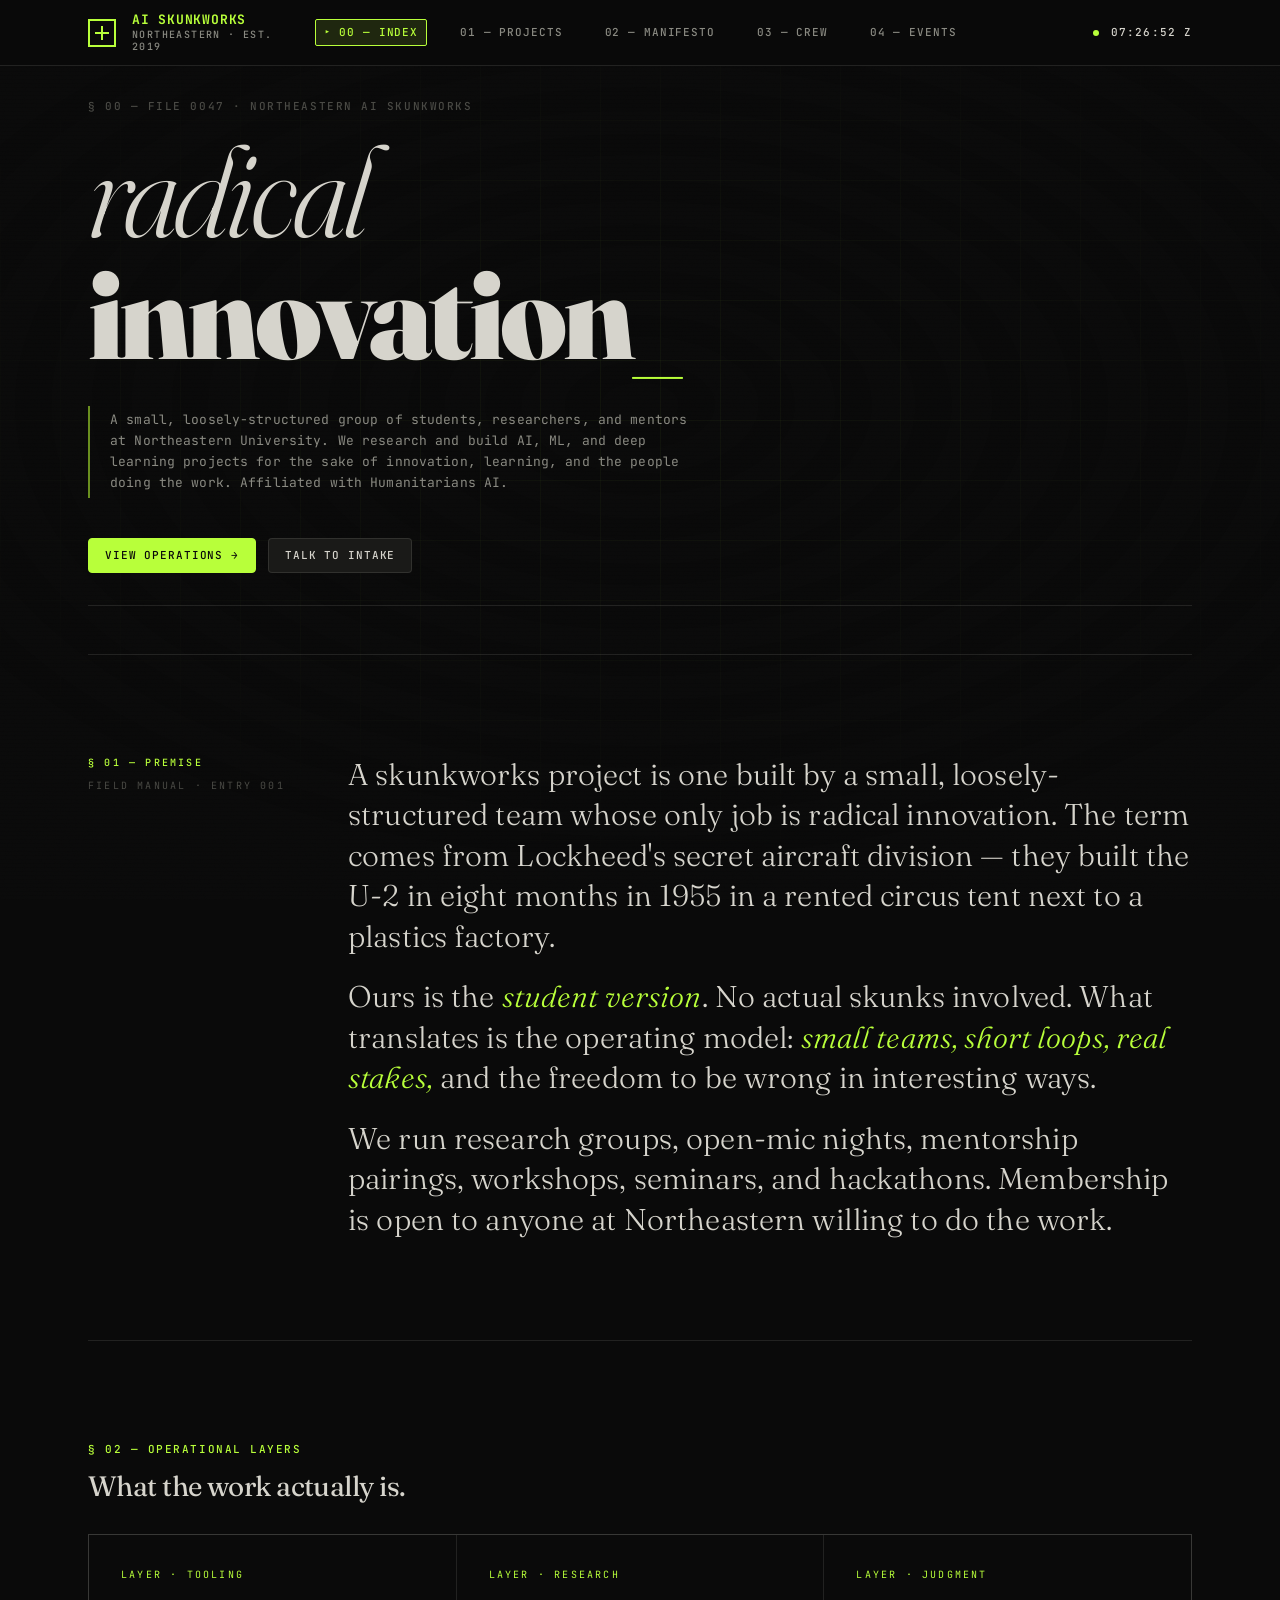
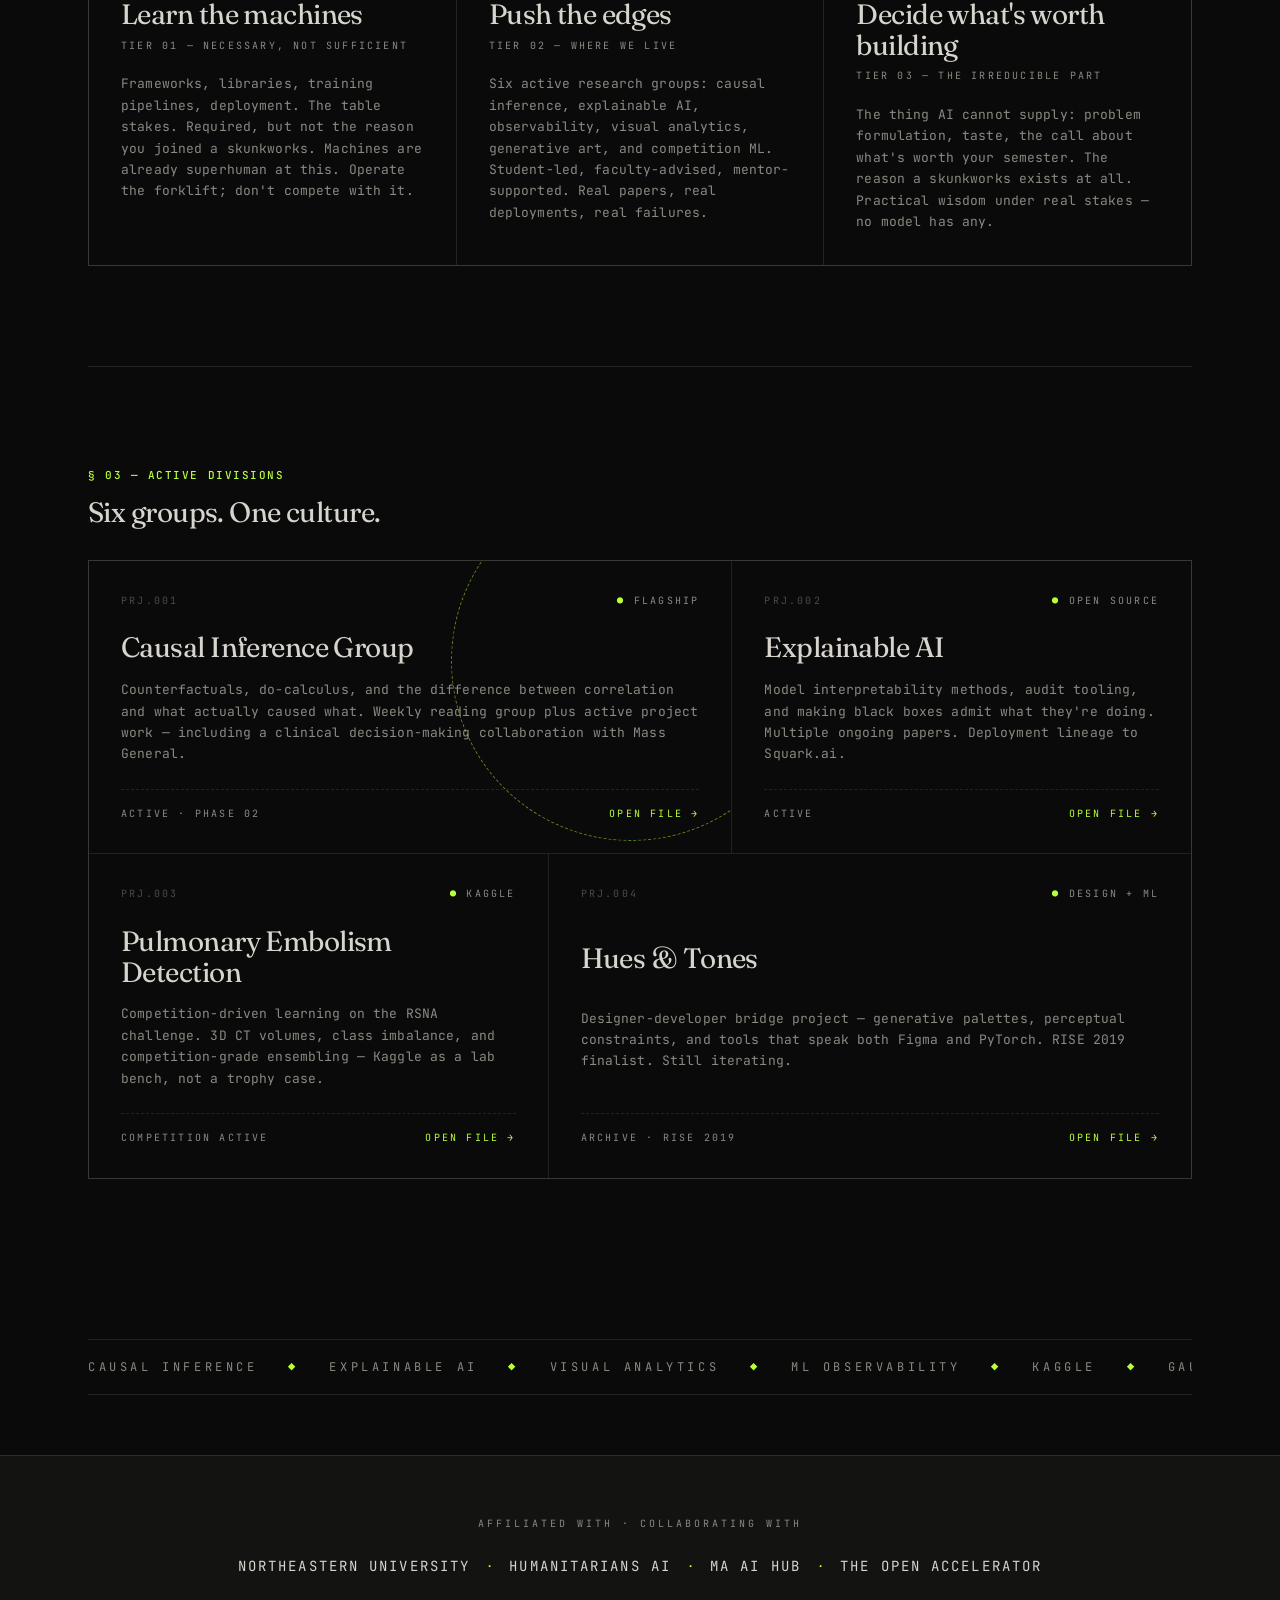
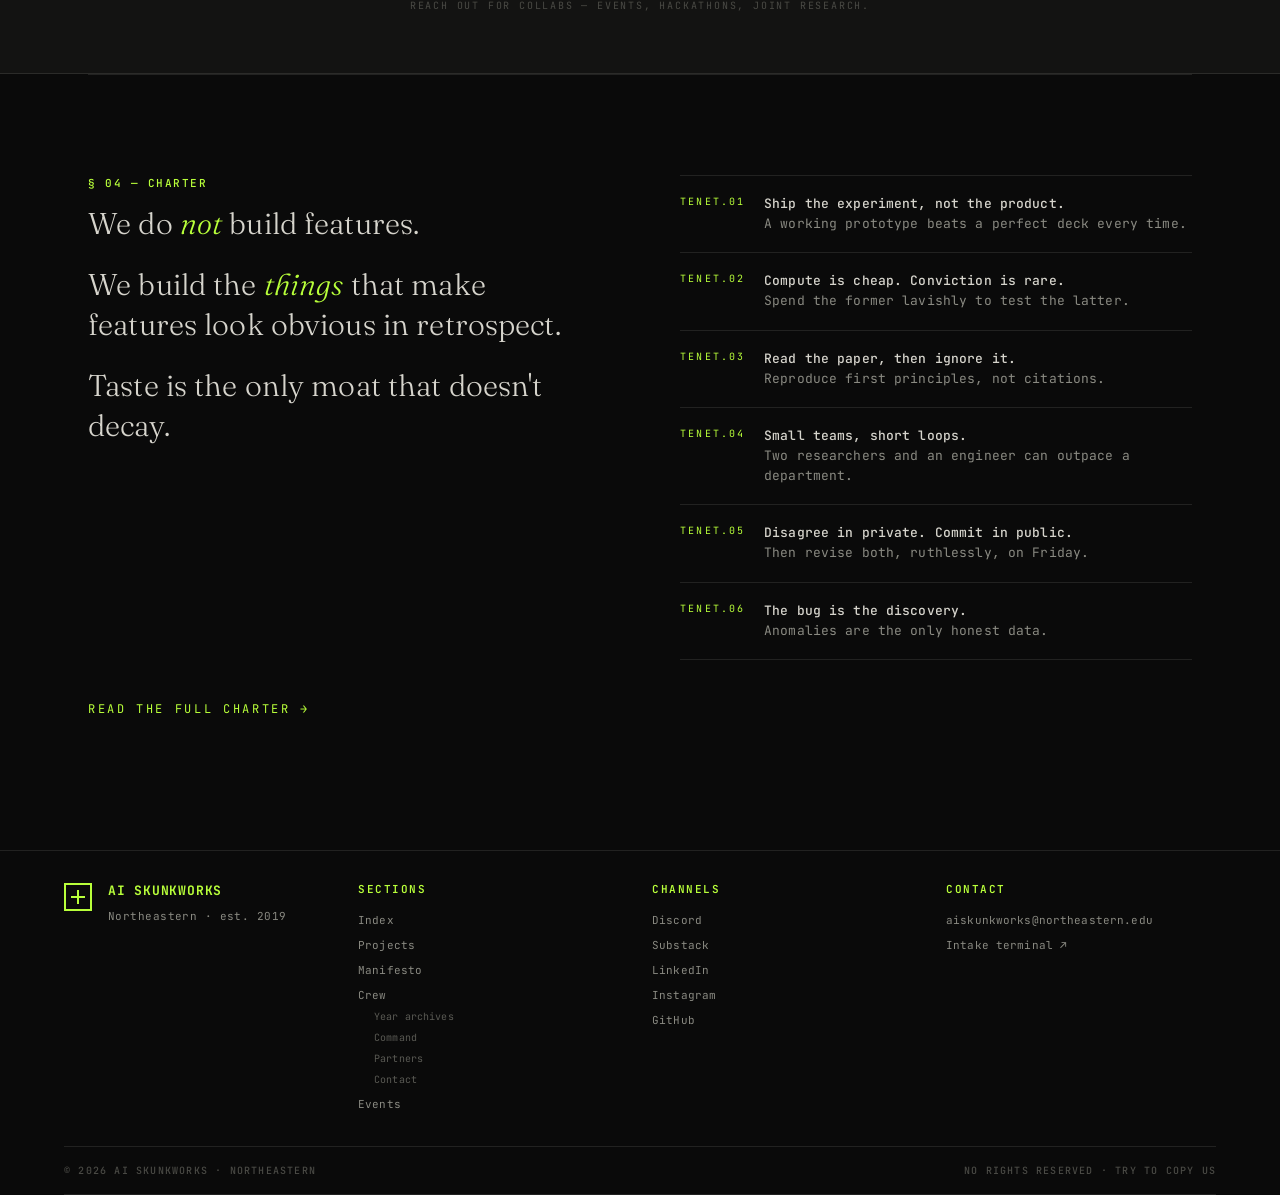
==== commit 32dd40ca: "changes in the webpage" ====
--- a/index.html
+++ b/index.html
@@ -22,9 +22,6 @@
   </head>
   <body>
     <div class="site-shell">
-      <div class="classification-banner" role="note" aria-label="Classification marking">
-        <p class="classification-banner__text">◆ TS//SCI&nbsp;&nbsp;&nbsp;&nbsp;NOFORN&nbsp;&nbsp;&nbsp;&nbsp;HANDLE VIA SPECIAL ACCESS CHANNELS&nbsp;&nbsp;&nbsp;&nbsp;EYES ONLY&nbsp;&nbsp;&nbsp;&nbsp;◆</p>
-      </div>
       <header class="site-sticky-nav">
         <div class="site-sticky-nav__inner">
           <a class="site-sticky-nav__brand" href="index.html">
@@ -326,10 +323,8 @@
             <div class="site-footer__col">
               <h2 class="site-footer__col-title">Channels</h2>
               <ul class="site-footer__list">
-                <li><a href="#discord-invite" target="_blank" rel="noopener noreferrer">Discord</a></li>
-                <!-- TODO: paste real Discord invite URL -->
-                <li><a href="#substack" target="_blank" rel="noopener noreferrer">Substack</a></li>
-                <!-- TODO: paste real Substack URL -->
+                <li><a href="https://discord.gg/PGebZX3xU" target="_blank" rel="noopener noreferrer">Discord</a></li>
+                <li><a href="https://aiskunkworks.substack.com" target="_blank" rel="noopener noreferrer">Substack</a></li>
                 <li><a href="https://www.linkedin.com/company/aiskunkworks/" target="_blank" rel="noopener noreferrer">LinkedIn</a></li>
                 <li><a href="https://instagram.com/aiskunkworks" target="_blank" rel="noopener noreferrer">Instagram</a></li>
                 <li><a href="https://github.com/skunkworksneu" target="_blank" rel="noopener noreferrer">GitHub</a></li>
--- a/styles/tokens.css
+++ b/styles/tokens.css
@@ -47,6 +47,12 @@
   --text-xl: 1.75rem;
   --text-2xl: 2.25rem;
   --type-h1-hero: clamp(2.25rem, 5vw, 3.25rem);
+  --type-h2-section: 1.75rem; /* 28px — page-section heads */
+  --type-h3-card: 1.75rem; /* 28px — card titles (ops-grid 32 / layer 28 / division 24) */
+  --type-pullprose: clamp(1.5rem, 3vw, 1.875rem); /* 24–30px — premise, pullquotes */
+  --type-body-lg: 1rem; /* 16px — long-form / CTA supporting copy */
+  --type-body: 0.8125rem; /* 13px — card & tenet body copy */
+  --type-mono-label: 0.625rem; /* 10px — uppercase mono labels */
 
   /* Muted ink (footer sub-links) */
   --ink-mute: #5a5a54;
@@ -67,9 +73,8 @@
   --z-scan: 2;
   --z-content: 10;
   --z-sticky-nav: 100;
-  --z-classification: 101;
   --z-mobile-menu: 200;
 
-  /* Sticky chrome (classification banner height → nav offset) */
-  --classification-banner-h: 2.75rem;
+  /* Sticky chrome offset used by scroll-margin / floating UI */
+  --classification-banner-h: 0rem;
 }
--- a/styles/components.css
+++ b/styles/components.css
@@ -2,41 +2,10 @@
  * AI Skunkworks — nav, buttons, cards, forms
  */
 
-/* ——— Classification banner ——— */
-.classification-banner {
-  position: sticky;
-  top: 0;
-  z-index: var(--z-classification);
-  width: 100%;
-  min-height: var(--classification-banner-h);
-  margin: 0;
-  padding: 0.4rem var(--space-sm);
-  display: flex;
-  align-items: center;
-  justify-content: center;
-  background-color: #ff3a3a;
-  color: #000;
-  font-family: var(--mono);
-  font-size: 11px;
-  font-weight: 500;
-  letter-spacing: 0.4em;
-  text-transform: none;
-  line-height: 1.35;
-  box-sizing: border-box;
-  overflow-x: auto;
-}
-
-.classification-banner__text {
-  margin: 0;
-  text-align: center;
-  max-width: 100%;
-  white-space: nowrap;
-}
-
 /* ——— Sticky ops nav ——— */
 .site-sticky-nav {
   position: sticky;
-  top: var(--classification-banner-h);
+  top: 0;
   z-index: var(--z-sticky-nav);
   width: 100%;
   background: rgba(10, 10, 10, 0.85);
--- a/styles/pages-index.css
+++ b/styles/pages-index.css
@@ -45,7 +45,7 @@
   padding: 4px 0 4px 20px;
   border-left: 2px solid var(--accent-dim);
   font-family: var(--mono);
-  font-size: 14px;
+  font-size: var(--type-body);
   color: var(--ink-dim);
   line-height: 1.6;
 }
@@ -78,7 +78,7 @@
 }
 
 .page-section__kicker .page-section__label {
-  font-size: 11px;
+  font-size: var(--type-mono-label);
   letter-spacing: 0.22em;
   margin-bottom: var(--space-2xs);
 }
@@ -86,7 +86,7 @@
 .page-section__kicker-sub {
   margin: 0;
   font-family: var(--mono);
-  font-size: 10px;
+  font-size: var(--type-mono-label);
   letter-spacing: 0.22em;
   text-transform: uppercase;
   color: var(--ink-faint);
@@ -100,14 +100,14 @@
   margin: 0;
   font-family: var(--serif);
   font-weight: 400;
-  font-size: var(--text-xl);
+  font-size: var(--type-h2-section);
 }
 
 .premise__para {
   margin: 0 0 1.25rem;
   font-family: var(--serif);
   font-weight: 300;
-  font-size: 30px;
+  font-size: var(--type-pullprose);
   line-height: 1.35;
   color: var(--ink);
 }
@@ -140,7 +140,7 @@
 .layer-card__label {
   margin: 0 0 16px;
   font-family: var(--mono);
-  font-size: 11px;
+  font-size: var(--type-mono-label);
   letter-spacing: 0.22em;
   text-transform: uppercase;
   color: var(--accent);
@@ -150,7 +150,7 @@
   margin: 0 0 8px;
   font-family: var(--serif);
   font-weight: 400;
-  font-size: 28px;
+  font-size: var(--type-h3-card);
   line-height: 1.1;
   color: var(--ink);
 }
@@ -158,7 +158,7 @@
 .layer-card__sub {
   margin: 0 0 20px;
   font-family: var(--mono);
-  font-size: 10px;
+  font-size: var(--type-mono-label);
   letter-spacing: 0.22em;
   text-transform: uppercase;
   color: var(--ink-dim);
@@ -166,7 +166,7 @@
 
 .layer-card__body {
   margin: 0;
-  font-size: 13px;
+  font-size: var(--type-body);
   line-height: 1.65;
   color: var(--ink-dim);
 }
@@ -231,14 +231,14 @@
 
 .ops-grid__id {
   font-family: var(--mono);
-  font-size: 10px;
+  font-size: var(--type-mono-label);
   letter-spacing: 0.22em;
   color: var(--ink-faint);
 }
 
 .ops-grid__tag {
   font-family: var(--mono);
-  font-size: 10px;
+  font-size: var(--type-mono-label);
   letter-spacing: 0.22em;
   text-transform: uppercase;
   color: var(--ink-dim);
@@ -252,14 +252,14 @@
   margin: 0 0 16px;
   font-family: var(--serif);
   font-weight: 400;
-  font-size: 32px;
+  font-size: var(--type-h3-card);
   line-height: 1.1;
   color: var(--ink);
 }
 
 .ops-grid__body {
   margin: 0 0 24px;
-  font-size: 13px;
+  font-size: var(--type-body);
   line-height: 1.65;
   color: var(--ink-dim);
 }
@@ -272,7 +272,7 @@
   padding-top: 16px;
   border-top: 1px dashed var(--line);
   font-family: var(--mono);
-  font-size: 10px;
+  font-size: var(--type-mono-label);
   letter-spacing: 0.22em;
   text-transform: uppercase;
   color: var(--ink-dim);
@@ -340,7 +340,7 @@
 .affiliations__label {
   margin: 0 0 24px;
   font-family: var(--mono);
-  font-size: 10px;
+  font-size: var(--type-mono-label);
   letter-spacing: 0.3em;
   text-transform: uppercase;
   color: var(--ink-dim);
@@ -373,7 +373,7 @@
 .affiliations__sub {
   margin: 20px 0 0;
   font-family: var(--mono);
-  font-size: 10px;
+  font-size: var(--type-mono-label);
   letter-spacing: 0.18em;
   text-transform: uppercase;
   color: var(--ink-faint);
@@ -391,7 +391,7 @@
   margin: 0 0 20px;
   font-family: var(--serif);
   font-weight: 300;
-  font-size: 26px;
+  font-size: var(--type-pullprose);
   line-height: 1.35;
   color: var(--ink);
 }
@@ -411,7 +411,7 @@
 .tenets li {
   position: relative;
   counter-increment: tenet;
-  padding: 18px 0 18px 60px;
+  padding: 18px 0 18px 5.25rem;
   border-top: 1px solid var(--line);
 }
 
@@ -424,8 +424,9 @@
   position: absolute;
   left: 0;
   top: 18px;
-  font-family: var(--mono);
-  font-size: 10px;
+  width: 4.5rem;
+  font-family: var(--mono);
+  font-size: var(--type-mono-label);
   letter-spacing: 0.22em;
   color: var(--accent);
 }
@@ -437,7 +438,7 @@
 }
 
 .tenets li span {
-  font-size: 13px;
+  font-size: var(--type-body);
   line-height: 1.55;
   color: var(--ink-dim);
 }
@@ -493,10 +494,6 @@
 
   .page-section__kicker {
     position: static;
-  }
-
-  .premise__para {
-    font-size: 22px;
   }
 
   .index-hero h1 {
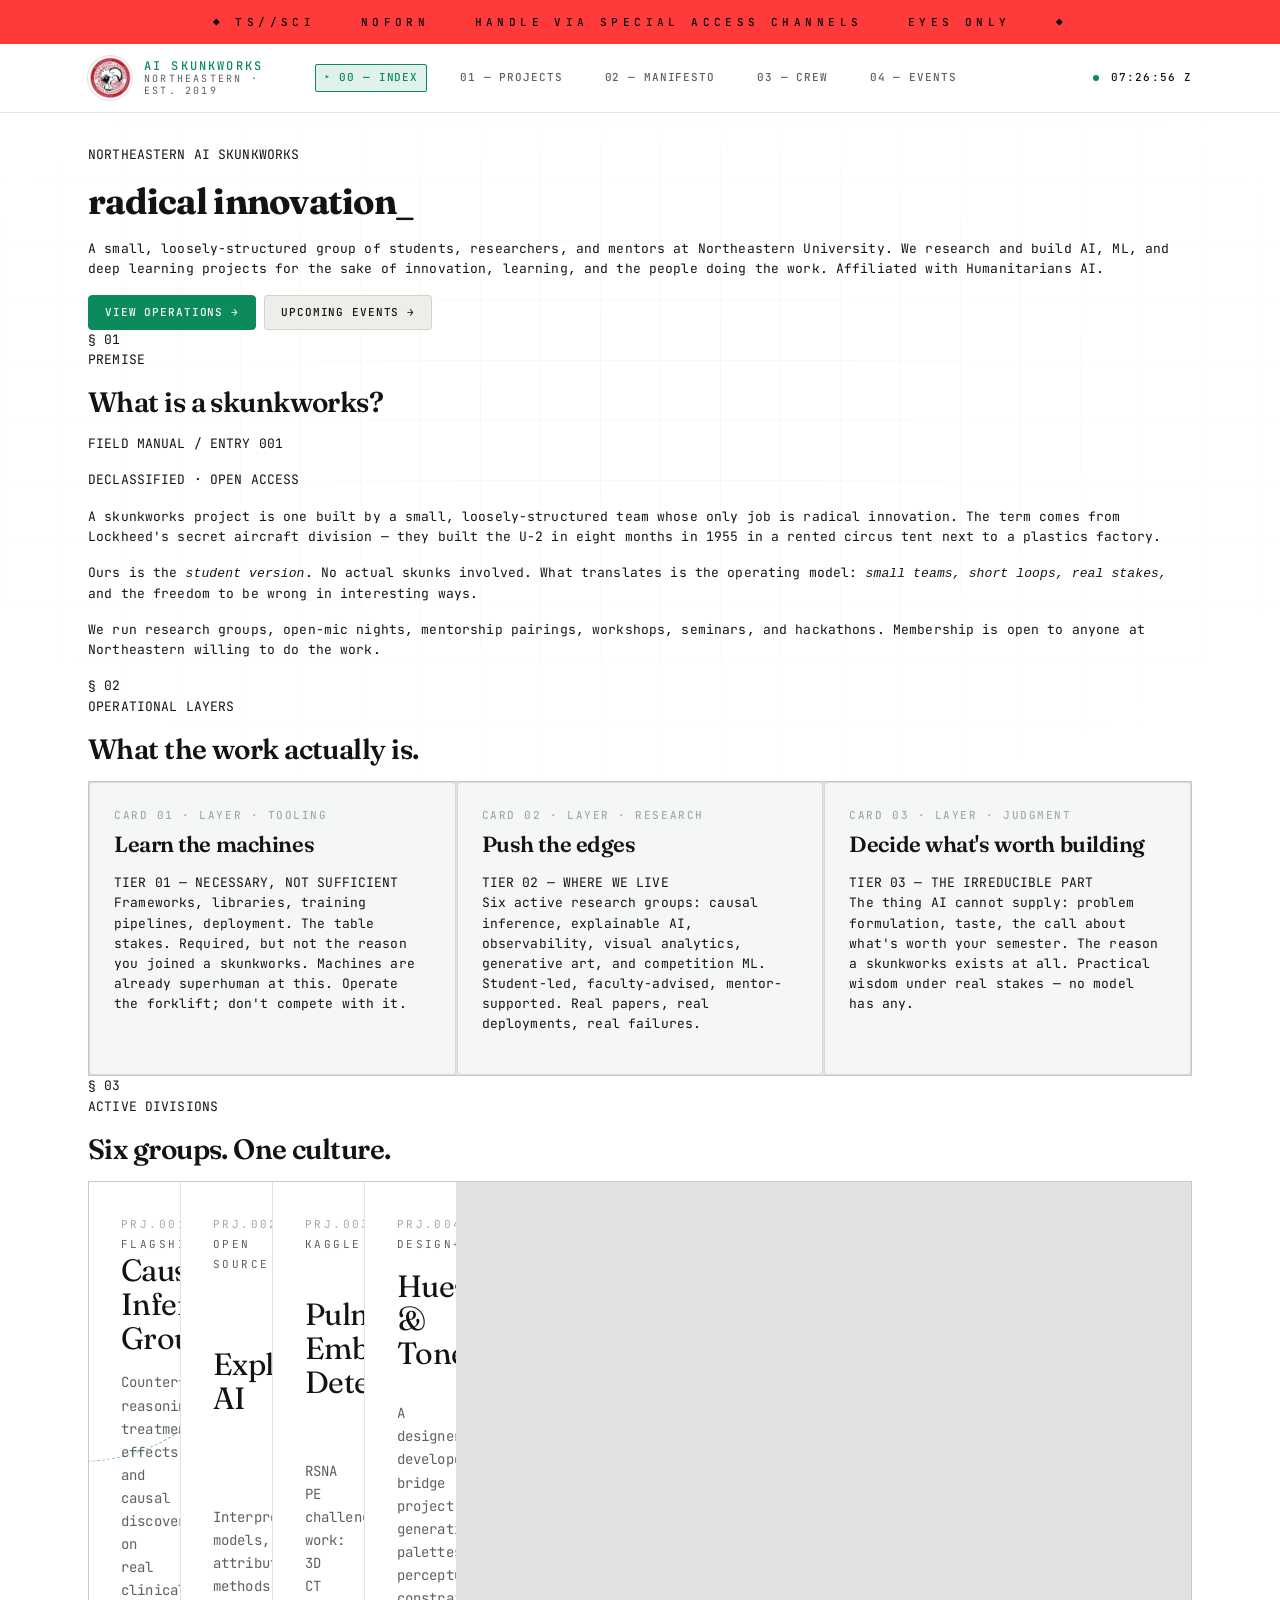
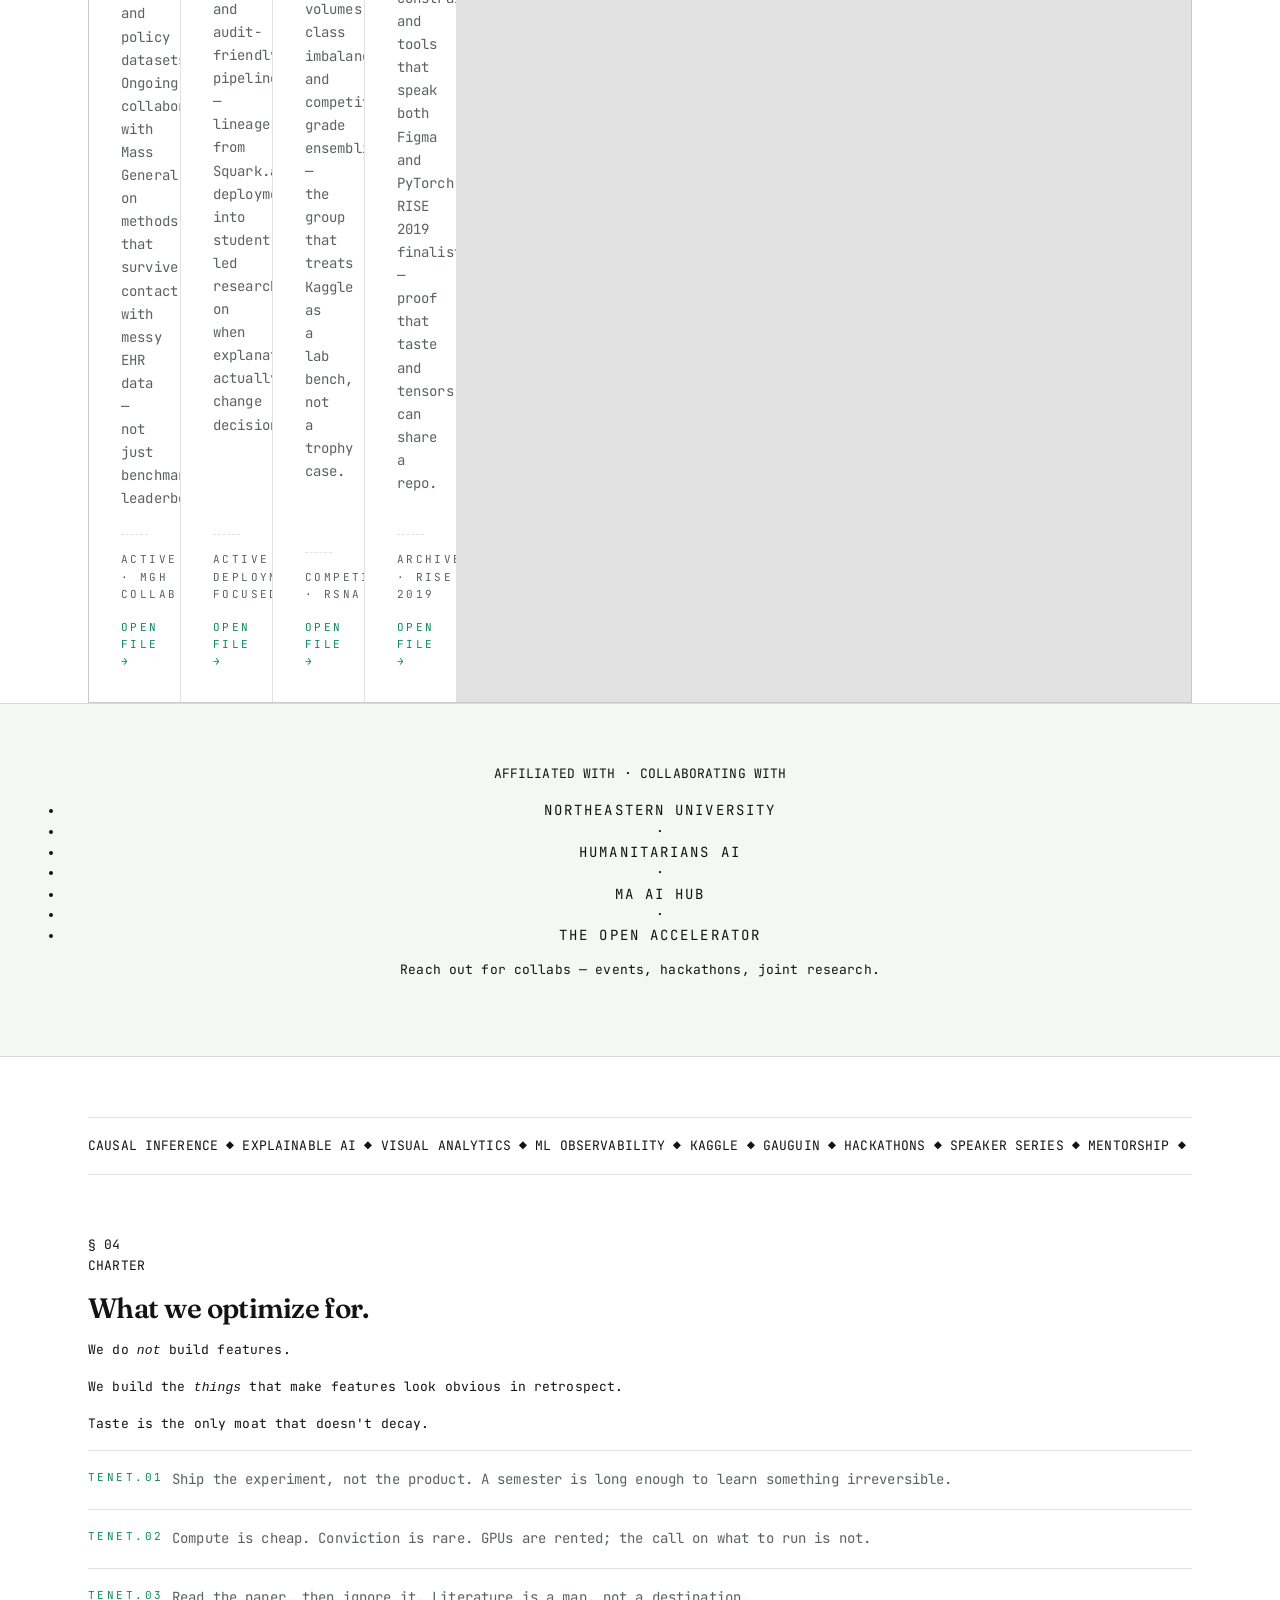
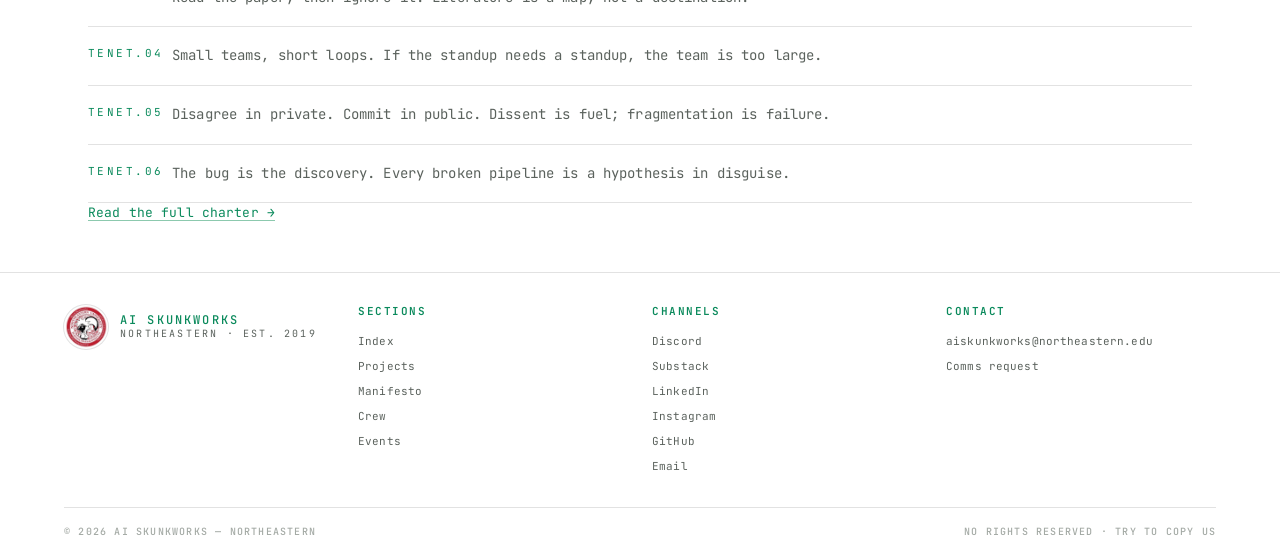
==== commit 2ec645da: "feat: light theme by default with scroll-driven black/green zones White paper + deep green accent by" ====
--- a/index.html
+++ b/index.html
@@ -6,8 +6,11 @@
     <title>AI Skunkworks — Northeastern University</title>
     <meta
       name="description"
-      content="Student-led AI research at Northeastern. Founded 2019, revived 2026. Six divisions, hackathons, mentorship, and radical innovation on purpose."
+      content="Northeastern University's student-led AI skunkworks — research groups, mentorship, and radical innovation. Affiliated with Humanitarians AI."
     />
+    <link rel="icon" type="image/jpeg" href="assets/skunkworks-logo.jpg" />
+    <meta property="og:image" content="https://skunk.ai/assets/skunkworks-logo.jpg" />
+    <meta property="og:url" content="https://skunk.ai/index.html" />
     <link rel="preconnect" href="https://fonts.googleapis.com" />
     <link rel="preconnect" href="https://fonts.gstatic.com" crossorigin />
     <link
@@ -22,13 +25,22 @@
   </head>
   <body>
     <div class="site-shell">
+      <div class="classification-banner" role="note" aria-label="Classification marking">
+        <p class="classification-banner__text">◆ TS//SCI&nbsp;&nbsp;&nbsp;&nbsp;NOFORN&nbsp;&nbsp;&nbsp;&nbsp;HANDLE VIA SPECIAL ACCESS CHANNELS&nbsp;&nbsp;&nbsp;&nbsp;EYES ONLY&nbsp;&nbsp;&nbsp;&nbsp;◆</p>
+      </div>
       <header class="site-sticky-nav">
         <div class="site-sticky-nav__inner">
-          <a class="site-sticky-nav__brand" href="index.html">
-            <span class="brand-mark" aria-hidden="true"></span>
-            <span class="site-sticky-nav__brand-text">
-              <span class="site-sticky-nav__brand-title">AI Skunkworks</span>
-              <span class="site-sticky-nav__brand-sub">Northeastern · est. 2019</span>
+          <a class="site-brand" href="index.html" aria-label="AI Skunkworks — home">
+            <img
+              class="site-brand__logo"
+              src="assets/skunkworks-logo.jpg"
+              alt="AI Skunkworks logo — Northeastern University, Boston"
+              width="44"
+              height="44"
+            />
+            <span class="site-brand__wordmark">
+              <strong>AI Skunkworks</strong>
+              <small>Northeastern · est. 2019</small>
             </span>
           </a>
           <nav class="site-sticky-nav__links" aria-label="Primary">
@@ -41,253 +53,251 @@
           <div class="site-sticky-nav__meta">
             <span class="site-sticky-nav__pulse" aria-hidden="true"></span>
             <span id="clock" class="site-sticky-nav__clock">00:00:00 Z</span>
-            <button
-              type="button"
-              class="site-sticky-nav__toggle"
-              aria-expanded="false"
-              aria-controls="site-mobile-menu"
-              aria-label="Open menu"
-            >
-              <span class="site-sticky-nav__toggle-bar" aria-hidden="true"></span>
-              <span class="site-sticky-nav__toggle-bar" aria-hidden="true"></span>
-              <span class="site-sticky-nav__toggle-bar" aria-hidden="true"></span>
-            </button>
           </div>
         </div>
       </header>
-      <div id="site-mobile-menu" class="site-mobile-menu" hidden>
-        <button type="button" class="site-mobile-menu__close" aria-label="Close menu">×</button>
-        <nav class="site-mobile-menu__links" aria-label="Mobile primary">
-          <a href="index.html" aria-current="page">00 — Index</a>
-          <a href="projects.html">01 — Projects</a>
-          <a href="manifesto.html">02 — Manifesto</a>
-          <a href="people.html">03 — Crew</a>
-          <a href="events.html">04 — Events</a>
-        </nav>
-      </div>
-      <main class="site-main" id="main">
-        <section class="page-hero index-hero">
-          <p class="page-hero__label">§ 00 — File 0047 · Northeastern AI Skunkworks</p>
-          <h1>
-            <em class="index-hero__italic">radical</em>
-            <span class="index-hero__roman"
-              >innovation<span class="index-hero__cursor" aria-hidden="true">_</span></span
+      <main class="site-main site-main--index" id="main">
+        <section class="hero index-wrap" aria-labelledby="hero-title">
+          <span class="hero__crosshair hero__crosshair--tl" aria-hidden="true"></span>
+          <span class="hero__crosshair hero__crosshair--tr" aria-hidden="true"></span>
+          <span class="hero__crosshair hero__crosshair--bl" aria-hidden="true"></span>
+          <span class="hero__crosshair hero__crosshair--br" aria-hidden="true"></span>
+          <p class="hero__eyebrow">NORTHEASTERN AI SKUNKWORKS</p>
+          <h1 class="hero__title" id="hero-title">
+            <span class="hero__line hero__line--italic">radical</span>
+            <span class="hero__line hero__line--bold"
+              >innovation<span class="hero__cursor" aria-hidden="true">_</span></span
             >
           </h1>
-          <p class="index-hero__lead">
-            A small, loosely-structured group of students, researchers, and mentors at Northeastern
-            University. We research and build AI, ML, and deep learning projects for the sake of
-            innovation, learning, and the people doing the work. Affiliated with Humanitarians AI.
+          <p class="hero__lead">
+            A small, loosely-structured group of students, researchers, and mentors at Northeastern University. We
+            research and build AI, ML, and deep learning projects for the sake of innovation, learning, and the people
+            doing the work. Affiliated with Humanitarians AI.
           </p>
-          <div class="index-hero__cta">
-            <a href="projects.html" class="btn btn--primary">View Operations →</a>
-            <a href="events.html#intake-terminal" class="btn">Talk to Intake</a>
-          </div>
-        </section>
-
-        <section class="page-section" id="premise">
-          <div class="page-section__grid">
-            <div class="page-section__kicker">
-              <p class="page-section__label">§ 01 — Premise</p>
-              <p class="page-section__kicker-sub">Field Manual · Entry 001</p>
-            </div>
-            <div class="page-section__prose">
-              <p class="premise__para">
-                A skunkworks project is one built by a small, loosely-structured team whose only job
-                is radical innovation. The term comes from Lockheed's secret aircraft division —
-                they built the U-2 in eight months in 1955 in a rented circus tent next to a plastics
-                factory.
-              </p>
-              <p class="premise__para">
-                Ours is the <em>student version</em>. No actual skunks involved. What translates is
-                the operating model: <em>small teams, short loops, real stakes,</em> and the freedom
-                to be wrong in interesting ways.
-              </p>
-              <p class="premise__para">
-                We run research groups, open-mic nights, mentorship pairings, workshops, seminars,
-                and hackathons. Membership is open to anyone at Northeastern willing to do the work.
-              </p>
-            </div>
-          </div>
-        </section>
-
-        <section class="page-section layers" id="layers">
-          <div class="page-section__head">
-            <p class="page-section__label">§ 02 — Operational Layers</p>
-            <h2>What the work actually is.</h2>
-          </div>
+          <div class="hero__actions">
+            <a class="btn btn--primary" href="projects.html">View Operations →</a>
+            <a class="btn" href="events.html">Upcoming Events →</a>
+          </div>
+        </section>
+
+        <section class="premise index-wrap" aria-labelledby="premise-heading">
+          <header class="section-head">
+            <span class="section-num">§ 01</span>
+            <p class="section-head__eyebrow">PREMISE</p>
+            <h2 id="premise-heading">What is a skunkworks?</h2>
+          </header>
+          <div class="premise__grid">
+            <aside class="premise__kicker">
+              <p class="premise__kicker-label">FIELD MANUAL / ENTRY 001</p>
+              <p class="premise__kicker-meta">DECLASSIFIED · OPEN ACCESS</p>
+            </aside>
+            <div class="premise__body">
+              <p>
+                A skunkworks project is one built by a small, loosely-structured team whose only job is radical
+                innovation. The term comes from Lockheed's secret aircraft division — they built the U-2 in eight months
+                in 1955 in a rented circus tent next to a plastics factory.
+              </p>
+              <p>
+                Ours is the <em class="premise__emphasis">student version</em>. No actual skunks involved. What
+                translates is the operating model:
+                <em class="premise__emphasis">small teams, short loops, real stakes,</em> and the freedom to be wrong in
+                interesting ways.
+              </p>
+              <p>
+                We run research groups, open-mic nights, mentorship pairings, workshops, seminars, and hackathons.
+                Membership is open to anyone at Northeastern willing to do the work.
+              </p>
+            </div>
+          </div>
+        </section>
+
+        <section class="layers index-wrap" data-theme-zone="dark" aria-labelledby="layers-heading">
+          <header class="section-head">
+            <span class="section-num">§ 02</span>
+            <p class="section-head__eyebrow">OPERATIONAL LAYERS</p>
+            <h2 id="layers-heading">What the work actually is.</h2>
+          </header>
           <div class="layers__grid">
-            <article class="layer-card">
-              <p class="layer-card__label">LAYER · TOOLING</p>
-              <h3 class="layer-card__title">Learn the machines</h3>
-              <p class="layer-card__sub">TIER 01 — NECESSARY, NOT SUFFICIENT</p>
-              <p class="layer-card__body">
-                Frameworks, libraries, training pipelines, deployment. The table stakes. Required,
-                but not the reason you joined a skunkworks. Machines are already superhuman at this.
-                Operate the forklift; don't compete with it.
-              </p>
-            </article>
-            <article class="layer-card">
-              <p class="layer-card__label">LAYER · RESEARCH</p>
-              <h3 class="layer-card__title">Push the edges</h3>
-              <p class="layer-card__sub">TIER 02 — WHERE WE LIVE</p>
-              <p class="layer-card__body">
-                Six active research groups: causal inference, explainable AI, observability, visual
-                analytics, generative art, and competition ML. Student-led, faculty-advised,
-                mentor-supported. Real papers, real deployments, real failures.
-              </p>
-            </article>
-            <article class="layer-card">
-              <p class="layer-card__label">LAYER · JUDGMENT</p>
-              <h3 class="layer-card__title">Decide what's worth building</h3>
-              <p class="layer-card__sub">TIER 03 — THE IRREDUCIBLE PART</p>
-              <p class="layer-card__body">
-                The thing AI cannot supply: problem formulation, taste, the call about what's worth
-                your semester. The reason a skunkworks exists at all. Practical wisdom under real
-                stakes — no model has any.
-              </p>
-            </article>
-          </div>
-        </section>
-
-        <section class="page-section operations" id="operations">
-          <div class="page-section__head">
-            <p class="page-section__label">§ 03 — Active Divisions</p>
-            <h2>Six groups. One culture.</h2>
-          </div>
+            <article class="card">
+              <p class="card__label">CARD 01 · LAYER · TOOLING</p>
+              <h3 class="layers__card-title">Learn the machines</h3>
+              <span class="layers__card-sub">TIER 01 — NECESSARY, NOT SUFFICIENT</span>
+              <p class="layers__card-body">
+                Frameworks, libraries, training pipelines, deployment. The table stakes. Required, but not the reason you
+                joined a skunkworks. Machines are already superhuman at this. Operate the forklift; don't compete with it.
+              </p>
+            </article>
+            <article class="card">
+              <p class="card__label">CARD 02 · LAYER · RESEARCH</p>
+              <h3 class="layers__card-title">Push the edges</h3>
+              <span class="layers__card-sub">TIER 02 — WHERE WE LIVE</span>
+              <p class="layers__card-body">
+                Six active research groups: causal inference, explainable AI, observability, visual analytics, generative
+                art, and competition ML. Student-led, faculty-advised, mentor-supported. Real papers, real deployments,
+                real failures.
+              </p>
+            </article>
+            <article class="card">
+              <p class="card__label">CARD 03 · LAYER · JUDGMENT</p>
+              <h3 class="layers__card-title">Decide what's worth building</h3>
+              <span class="layers__card-sub">TIER 03 — THE IRREDUCIBLE PART</span>
+              <p class="layers__card-body">
+                The thing AI cannot supply: problem formulation, taste, the call about what's worth your semester. The
+                reason a skunkworks exists at all. Practical wisdom under real stakes — no model has any.
+              </p>
+            </article>
+          </div>
+        </section>
+
+        <section class="operations index-wrap" data-theme-zone="dark" aria-labelledby="operations-heading">
+          <header class="section-head">
+            <span class="section-num">§ 03</span>
+            <p class="section-head__eyebrow">ACTIVE DIVISIONS</p>
+            <h2 id="operations-heading">Six groups. One culture.</h2>
+          </header>
           <div class="ops-grid">
-            <article class="ops-grid__item ops-grid__item--featured ops-grid__item--span-7">
-              <div class="ops-grid__head">
+            <article class="ops-grid__item ops-grid__item--featured">
+              <header class="ops-grid__p-head">
                 <span class="ops-grid__id">PRJ.001</span>
-                <span class="ops-grid__tag">● FLAGSHIP</span>
-              </div>
+                <span class="ops-grid__tag">FLAGSHIP</span>
+              </header>
               <h3 class="ops-grid__title">Causal Inference Group</h3>
               <p class="ops-grid__body">
-                Counterfactuals, do-calculus, and the difference between correlation and what
-                actually caused what. Weekly reading group plus active project work — including a
-                clinical decision-making collaboration with Mass General.
-              </p>
-              <div class="ops-grid__foot">
-                <span>ACTIVE · PHASE 02</span>
-                <a href="projects.html#causal" class="ops-grid__link">OPEN FILE →</a>
-              </div>
-            </article>
-            <article class="ops-grid__item ops-grid__item--span-5">
-              <div class="ops-grid__head">
+                Counterfactual reasoning, treatment effects, and causal discovery on real clinical and policy datasets.
+                Ongoing collaboration with Mass General on methods that survive contact with messy EHR data — not just
+                benchmark leaderboards.
+              </p>
+              <footer class="ops-grid__foot">
+                <span class="ops-grid__status">ACTIVE · MGH COLLAB</span>
+                <a class="ops-grid__link" href="projects.html#causal">OPEN FILE →</a>
+              </footer>
+            </article>
+            <article class="ops-grid__item">
+              <header class="ops-grid__p-head">
                 <span class="ops-grid__id">PRJ.002</span>
-                <span class="ops-grid__tag">● OPEN SOURCE</span>
-              </div>
+                <span class="ops-grid__tag">OPEN SOURCE</span>
+              </header>
               <h3 class="ops-grid__title">Explainable AI</h3>
               <p class="ops-grid__body">
-                Model interpretability methods, audit tooling, and making black boxes admit what
-                they're doing. Multiple ongoing papers. Deployment lineage to Squark.ai.
-              </p>
-              <div class="ops-grid__foot">
-                <span>ACTIVE</span>
-                <a href="projects.html#xai" class="ops-grid__link">OPEN FILE →</a>
-              </div>
-            </article>
-            <article class="ops-grid__item ops-grid__item--span-5">
-              <div class="ops-grid__head">
+                Interpretable models, attribution methods, and audit-friendly pipelines — lineage from Squark.ai
+                deployments into student-led research on when explanations actually change decisions.
+              </p>
+              <footer class="ops-grid__foot">
+                <span class="ops-grid__status">ACTIVE · DEPLOYMENT-FOCUSED</span>
+                <a class="ops-grid__link" href="projects.html#xai">OPEN FILE →</a>
+              </footer>
+            </article>
+            <article class="ops-grid__item">
+              <header class="ops-grid__p-head">
                 <span class="ops-grid__id">PRJ.003</span>
-                <span class="ops-grid__tag">● KAGGLE</span>
-              </div>
+                <span class="ops-grid__tag">KAGGLE</span>
+              </header>
               <h3 class="ops-grid__title">Pulmonary Embolism Detection</h3>
               <p class="ops-grid__body">
-                Competition-driven learning on the RSNA challenge. 3D CT volumes, class imbalance,
-                and competition-grade ensembling — Kaggle as a lab bench, not a trophy case.
-              </p>
-              <div class="ops-grid__foot">
-                <span>COMPETITION ACTIVE</span>
-                <a href="projects.html#kaggle" class="ops-grid__link">OPEN FILE →</a>
-              </div>
-            </article>
-            <article class="ops-grid__item ops-grid__item--span-7">
-              <div class="ops-grid__head">
+                RSNA PE challenge work: 3D CT volumes, class imbalance, and competition-grade ensembling — the group that
+                treats Kaggle as a lab bench, not a trophy case.
+              </p>
+              <footer class="ops-grid__foot">
+                <span class="ops-grid__status">COMPETITION · RSNA</span>
+                <a class="ops-grid__link" href="projects.html#kaggle">OPEN FILE →</a>
+              </footer>
+            </article>
+            <article class="ops-grid__item">
+              <header class="ops-grid__p-head">
                 <span class="ops-grid__id">PRJ.004</span>
-                <span class="ops-grid__tag">● DESIGN + ML</span>
-              </div>
+                <span class="ops-grid__tag">DESIGN+ML</span>
+              </header>
               <h3 class="ops-grid__title">Hues &amp; Tones</h3>
               <p class="ops-grid__body">
-                Designer-developer bridge project — generative palettes, perceptual constraints, and
-                tools that speak both Figma and PyTorch. RISE 2019 finalist. Still iterating.
-              </p>
-              <div class="ops-grid__foot">
-                <span>ARCHIVE · RISE 2019</span>
-                <a href="projects.html#hues-tones" class="ops-grid__link">OPEN FILE →</a>
-              </div>
-            </article>
-          </div>
-        </section>
-
-        <div class="marquee" aria-hidden="true">
+                A designer–developer bridge project: generative palettes, perceptual constraints, and tools that speak
+                both Figma and PyTorch. RISE 2019 finalist — proof that taste and tensors can share a repo.
+              </p>
+              <footer class="ops-grid__foot">
+                <span class="ops-grid__status">ARCHIVE · RISE 2019</span>
+                <a class="ops-grid__link" href="projects.html#hues-tones">OPEN FILE →</a>
+              </footer>
+            </article>
+          </div>
+        </section>
+
+        <!-- TODO: replace text labels with logo SVGs as partners confirm -->
+        <section class="affiliations" aria-label="Affiliations and collaborators">
+          <p class="affiliations__eyebrow">AFFILIATED WITH · COLLABORATING WITH</p>
+          <ul class="affiliations__logos">
+            <li><span class="affiliation">NORTHEASTERN UNIVERSITY</span></li>
+            <li class="affiliations__sep" aria-hidden="true">·</li>
+            <li><span class="affiliation">HUMANITARIANS AI</span></li>
+            <li class="affiliations__sep" aria-hidden="true">·</li>
+            <li><span class="affiliation">MA AI HUB</span></li>
+            <li class="affiliations__sep" aria-hidden="true">·</li>
+            <li><span class="affiliation">THE OPEN ACCELERATOR</span></li>
+          </ul>
+          <p class="affiliations__note">Reach out for collabs — events, hackathons, joint research.</p>
+        </section>
+
+        <section class="marquee" aria-hidden="true">
           <div class="marquee__track">
-            <span class="marquee__seg"
-              >CAUSAL INFERENCE <em>◆</em> EXPLAINABLE AI <em>◆</em> VISUAL ANALYTICS <em>◆</em> ML
-              OBSERVABILITY <em>◆</em> KAGGLE <em>◆</em> GAUGUIN <em>◆</em> HACKATHONS <em>◆</em>
-              SPEAKER SERIES <em>◆</em> MENTORSHIP <em>◆</em> OPEN ACCELERATOR <em>◆</em>
-            </span>
-            <span class="marquee__seg"
-              >CAUSAL INFERENCE <em>◆</em> EXPLAINABLE AI <em>◆</em> VISUAL ANALYTICS <em>◆</em> ML
-              OBSERVABILITY <em>◆</em> KAGGLE <em>◆</em> GAUGUIN <em>◆</em> HACKATHONS <em>◆</em>
-              SPEAKER SERIES <em>◆</em> MENTORSHIP <em>◆</em> OPEN ACCELERATOR <em>◆</em>
-            </span>
-          </div>
-        </div>
-
-        <section class="affiliations" aria-label="Affiliations and collaborators">
-          <p class="affiliations__label">AFFILIATED WITH · COLLABORATING WITH</p>
-          <ul class="affiliations__list">
-            <li class="affiliation">Northeastern University</li>
-            <li class="affiliation__sep" aria-hidden="true">·</li>
-            <li class="affiliation">Humanitarians AI</li>
-            <li class="affiliation__sep" aria-hidden="true">·</li>
-            <li class="affiliation">MA AI Hub</li>
-            <li class="affiliation__sep" aria-hidden="true">·</li>
-            <li class="affiliation">The Open Accelerator</li>
-          </ul>
-          <!-- TODO: replace text labels with logo SVGs as partners confirm -->
-          <p class="affiliations__sub">Reach out for collabs — events, hackathons, joint research.</p>
-        </section>
-
-        <section class="page-section charter-preview" id="charter-preview">
-          <div class="charter-preview__grid">
-            <div class="charter-preview__prose">
-              <p class="page-section__label">§ 04 — Charter</p>
-              <p class="charter-preview__para">We do <em>not</em> build features.</p>
-              <p class="charter-preview__para">
-                We build the <em>things</em> that make features look obvious in retrospect.
-              </p>
-              <p class="charter-preview__para">Taste is the only moat that doesn't decay.</p>
-            </div>
-            <ol class="tenets tenets--preview">
-              <li>
-                <strong>Ship the experiment, not the product.</strong>
-                <span>A working prototype beats a perfect deck every time.</span>
-              </li>
-              <li>
-                <strong>Compute is cheap. Conviction is rare.</strong>
-                <span>Spend the former lavishly to test the latter.</span>
-              </li>
-              <li>
-                <strong>Read the paper, then ignore it.</strong>
-                <span>Reproduce first principles, not citations.</span>
-              </li>
-              <li>
-                <strong>Small teams, short loops.</strong>
-                <span>Two researchers and an engineer can outpace a department.</span>
-              </li>
-              <li>
-                <strong>Disagree in private. Commit in public.</strong>
-                <span>Then revise both, ruthlessly, on Friday.</span>
-              </li>
-              <li>
-                <strong>The bug is the discovery.</strong>
-                <span>Anomalies are the only honest data.</span>
-              </li>
-            </ol>
-          </div>
-          <a href="manifesto.html" class="charter-preview__more">Read the full charter →</a>
+            <span class="marquee__content"
+              >CAUSAL INFERENCE <span class="marquee__sep">◆</span> EXPLAINABLE AI <span class="marquee__sep">◆</span>
+              VISUAL ANALYTICS <span class="marquee__sep">◆</span> ML OBSERVABILITY <span class="marquee__sep">◆</span>
+              KAGGLE <span class="marquee__sep">◆</span> GAUGUIN <span class="marquee__sep">◆</span> HACKATHONS
+              <span class="marquee__sep">◆</span> SPEAKER SERIES <span class="marquee__sep">◆</span> MENTORSHIP
+              <span class="marquee__sep">◆</span>&nbsp;</span
+            >
+            <span class="marquee__content"
+              >CAUSAL INFERENCE <span class="marquee__sep">◆</span> EXPLAINABLE AI <span class="marquee__sep">◆</span>
+              VISUAL ANALYTICS <span class="marquee__sep">◆</span> ML OBSERVABILITY <span class="marquee__sep">◆</span>
+              KAGGLE <span class="marquee__sep">◆</span> GAUGUIN <span class="marquee__sep">◆</span> HACKATHONS
+              <span class="marquee__sep">◆</span> SPEAKER SERIES <span class="marquee__sep">◆</span> MENTORSHIP
+              <span class="marquee__sep">◆</span>&nbsp;</span
+            >
+          </div>
+        </section>
+
+        <section class="charter index-wrap" aria-labelledby="charter-heading">
+          <div class="charter__grid">
+            <div class="charter__copy">
+              <header class="section-head">
+                <span class="section-num">§ 04</span>
+                <p class="section-head__eyebrow">CHARTER</p>
+                <h2 id="charter-heading">What we optimize for.</h2>
+              </header>
+              <p>We do <em class="charter__emphasis">not</em> build features.</p>
+              <p>
+                We build the <em class="charter__emphasis">things</em> that make features look obvious in retrospect.
+              </p>
+              <p>Taste is the only moat that doesn't decay.</p>
+            </div>
+            <div class="charter__tenets">
+              <ol class="tenets">
+                <li>
+                  <span class="tenets__lead">Ship the experiment, not the product.</span>
+                  <span class="tenets__body">A semester is long enough to learn something irreversible.</span>
+                </li>
+                <li>
+                  <span class="tenets__lead">Compute is cheap. Conviction is rare.</span>
+                  <span class="tenets__body">GPUs are rented; the call on what to run is not.</span>
+                </li>
+                <li>
+                  <span class="tenets__lead">Read the paper, then ignore it.</span>
+                  <span class="tenets__body">Literature is a map, not a destination.</span>
+                </li>
+                <li>
+                  <span class="tenets__lead">Small teams, short loops.</span>
+                  <span class="tenets__body">If the standup needs a standup, the team is too large.</span>
+                </li>
+                <li>
+                  <span class="tenets__lead">Disagree in private. Commit in public.</span>
+                  <span class="tenets__body">Dissent is fuel; fragmentation is failure.</span>
+                </li>
+                <li>
+                  <span class="tenets__lead">The bug is the discovery.</span>
+                  <span class="tenets__body">Every broken pipeline is a hypothesis in disguise.</span>
+                </li>
+              </ol>
+              <p class="charter__cta"><a href="manifesto.html">Read the full charter →</a></p>
+            </div>
+          </div>
         </section>
       </main>
       <footer class="site-footer">
@@ -295,11 +305,19 @@
           <div class="site-footer__grid">
             <div class="site-footer__col site-footer__col--brand">
               <div class="site-footer__brand">
-                <span class="brand-mark" aria-hidden="true"></span>
-                <div class="site-footer__brand-copy">
-                  <span class="site-footer__brand-name">AI Skunkworks</span>
-                  <p class="site-footer__tagline">Northeastern · est. 2019</p>
-                </div>
+                <a class="site-brand" href="index.html" aria-label="AI Skunkworks — home">
+                  <img
+                    class="site-brand__logo"
+                    src="assets/skunkworks-logo.jpg"
+                    alt=""
+                    width="44"
+                    height="44"
+                  />
+                  <span class="site-brand__wordmark">
+                    <strong>AI Skunkworks</strong>
+                    <small>Northeastern · est. 2019</small>
+                  </span>
+                </a>
               </div>
             </div>
             <div class="site-footer__col">
@@ -308,38 +326,50 @@
                 <li><a href="index.html">Index</a></li>
                 <li><a href="projects.html">Projects</a></li>
                 <li><a href="manifesto.html">Manifesto</a></li>
-                <li>
-                  <a href="people.html">Crew</a>
-                  <ul class="site-footer__sublist">
-                    <li><a href="people.html#year-archives">Year archives</a></li>
-                    <li><a href="people.html#command">Command</a></li>
-                    <li><a href="people.html#partners">Partners</a></li>
-                    <li><a href="people.html#contact">Contact</a></li>
-                  </ul>
-                </li>
+                <li><a href="people.html">Crew</a></li>
                 <li><a href="events.html">Events</a></li>
               </ul>
             </div>
             <div class="site-footer__col">
               <h2 class="site-footer__col-title">Channels</h2>
               <ul class="site-footer__list">
-                <li><a href="https://discord.gg/PGebZX3xU" target="_blank" rel="noopener noreferrer">Discord</a></li>
-                <li><a href="https://aiskunkworks.substack.com" target="_blank" rel="noopener noreferrer">Substack</a></li>
-                <li><a href="https://www.linkedin.com/company/aiskunkworks/" target="_blank" rel="noopener noreferrer">LinkedIn</a></li>
-                <li><a href="https://instagram.com/aiskunkworks" target="_blank" rel="noopener noreferrer">Instagram</a></li>
-                <li><a href="https://github.com/skunkworksneu" target="_blank" rel="noopener noreferrer">GitHub</a></li>
+                <li>
+                  <a href="#discord-invite" target="_blank" rel="noopener noreferrer">Discord</a
+                  ><!-- TODO: paste Discord invite URL -->
+                </li>
+                <li>
+                  <a href="#substack" target="_blank" rel="noopener noreferrer">Substack</a
+                  ><!-- TODO: paste Substack URL (likely aiskunkworks.substack.com) -->
+                </li>
+                <li>
+                  <a
+                    href="https://www.linkedin.com/company/aiskunkworks/"
+                    target="_blank"
+                    rel="noopener noreferrer"
+                    >LinkedIn</a
+                  >
+                </li>
+                <li>
+                  <a href="https://instagram.com/aiskunkworks" target="_blank" rel="noopener noreferrer"
+                    >Instagram</a
+                  >
+                </li>
+                <li>
+                  <a href="https://github.com/skunkworksneu" target="_blank" rel="noopener noreferrer">GitHub</a>
+                </li>
+                <li><a href="mailto:aiskunkworks@northeastern.edu">Email</a></li>
               </ul>
             </div>
             <div class="site-footer__col">
               <h2 class="site-footer__col-title">Contact</h2>
               <ul class="site-footer__list">
                 <li><a href="mailto:aiskunkworks@northeastern.edu">aiskunkworks@northeastern.edu</a></li>
-                <li><a href="events.html#intake-terminal">Intake terminal ↗</a></li>
+                <li><a href="#comms">Comms request</a></li>
               </ul>
             </div>
           </div>
           <div class="site-footer__strip">
-            <span>© 2026 AI Skunkworks · Northeastern</span>
+            <span>© 2026 AI Skunkworks — Northeastern</span>
             <span>NO RIGHTS RESERVED · TRY TO COPY US</span>
           </div>
         </div>
--- a/styles/tokens.css
+++ b/styles/tokens.css
@@ -3,26 +3,35 @@
  */
 
 :root {
+  /* Default theme: light (white paper, deep green accent) */
+  color-scheme: light;
+
   /* Paper (surfaces) */
-  --paper: #0a0a0a;
-  --paper-2: #131312;
-  --paper-3: #1a1a18;
+  --paper: #ffffff;
+  --paper-2: #f5f7f4;
+  --paper-3: #eceee9;
+  --paper-rgb: 255, 255, 255;
 
   /* Ink (text) */
-  --ink: #d6d4cc;
-  --ink-dim: #8a8a82;
-  --ink-faint: #4a4a45;
+  --ink: #111412;
+  --ink-dim: #5b625d;
+  --ink-faint: #a4aaa5;
 
   /* Accent */
-  --accent: #b8ff3a;
-  --accent-dim: #6a8f1f;
+  --accent: #0b8a5c;
+  --accent-dim: #8cc9ae;
+  --accent-rgb: 11, 138, 92;
 
   /* Semantic */
-  --warn: #ff7a3a;
+  --warn: #c2501a;
   --classified: #ff3a3a;
 
   /* Lines */
-  --line: rgba(214, 212, 204, 0.12);
+  --line: rgba(17, 20, 18, 0.12);
+
+  /* Atmosphere (grid + glow) */
+  --grid-alpha: 0.05;
+  --glow: transparent;
 
   /* Typography (Google Fonts loaded in HTML) */
   --mono: "JetBrains Mono", ui-monospace, "Cascadia Code", "Source Code Pro", Menlo, Consolas, monospace;
@@ -46,16 +55,15 @@
   --text-lg: 1.375rem;
   --text-xl: 1.75rem;
   --text-2xl: 2.25rem;
-  --type-h1-hero: clamp(2.25rem, 5vw, 3.25rem);
-  --type-h2-section: 1.75rem; /* 28px — page-section heads */
-  --type-h3-card: 1.75rem; /* 28px — card titles (ops-grid 32 / layer 28 / division 24) */
-  --type-pullprose: clamp(1.5rem, 3vw, 1.875rem); /* 24–30px — premise, pullquotes */
-  --type-body-lg: 1rem; /* 16px — long-form / CTA supporting copy */
-  --type-body: 0.8125rem; /* 13px — card & tenet body copy */
-  --type-mono-label: 0.625rem; /* 10px — uppercase mono labels */
 
-  /* Muted ink (footer sub-links) */
-  --ink-mute: #5a5a54;
+  /* Type scale — semantic (Fraunces + body/mono) */
+  --type-h1-hero: clamp(60px, 10vw, 152px);
+  --type-h2-section: clamp(48px, 6vw, 88px);
+  --type-h3-card: clamp(24px, 2.4vw, 32px);
+  --type-pullprose: clamp(22px, 2.2vw, 28px);
+  --type-body-lg: 17px;
+  --type-body: 14px;
+  --type-mono-label: 11px;
 
   /* Radii */
   --radius-sm: 2px;
@@ -73,8 +81,39 @@
   --z-scan: 2;
   --z-content: 10;
   --z-sticky-nav: 100;
-  --z-mobile-menu: 200;
+  --z-classification: 101;
 
-  /* Sticky chrome offset used by scroll-margin / floating UI */
-  --classification-banner-h: 0rem;
+  /* Brand */
+  --brand-h: 44px;
+
+  /* Sticky chrome (classification banner height → nav offset) */
+  --classification-banner-h: 2.75rem;
+  --sticky-nav-height: 3.25rem;
+  --year-jump-height: 2.75rem;
+  --accent-glow: color-mix(in srgb, var(--accent) 45%, transparent);
+  --z-year-jump: 90;
 }
+
+/* Dark theme: black + green. Applied on <html> while a [data-theme-zone="dark"] section is in view. */
+:root[data-theme="dark"] {
+  color-scheme: dark;
+
+  --paper: #050806;
+  --paper-2: #0a110d;
+  --paper-3: #101a14;
+  --paper-rgb: 5, 8, 6;
+
+  --ink: #dfe8e2;
+  --ink-dim: #8aa194;
+  --ink-faint: #3f5247;
+
+  --accent: #19e6a0;
+  --accent-dim: #14805c;
+  --accent-rgb: 25, 230, 160;
+
+  --warn: #ff7a3a;
+  --line: rgba(223, 232, 226, 0.12);
+
+  --grid-alpha: 0.05;
+  --glow: rgba(25, 230, 160, 0.16);
+}
--- a/styles/base.css
+++ b/styles/base.css
@@ -26,9 +26,10 @@
   font-weight: 400;
   line-height: 1.55;
   letter-spacing: 0.01em;
+  transition: background-color 0.6s var(--ease-out), color 0.6s var(--ease-out);
 }
 
-/* Fixed blueprint grid (60×60, lime @ 4%) + radial mask */
+/* Fixed blueprint grid (60×60, accent @ var(--grid-alpha)) + green glow in dark theme */
 body::before {
   content: "";
   position: fixed;
@@ -37,10 +38,11 @@
   z-index: var(--z-grid);
   background-color: var(--paper);
   background-image:
-    linear-gradient(rgba(184, 255, 58, 0.04) 1px, transparent 1px),
-    linear-gradient(90deg, rgba(184, 255, 58, 0.04) 1px, transparent 1px);
-  background-size: 60px 60px;
-  background-position: 0 0, 0 0;
+    radial-gradient(ellipse 60% 50% at 70% 40%, var(--glow), transparent 70%),
+    linear-gradient(rgba(var(--accent-rgb), var(--grid-alpha)) 1px, transparent 1px),
+    linear-gradient(90deg, rgba(var(--accent-rgb), var(--grid-alpha)) 1px, transparent 1px);
+  background-size: auto, 60px 60px, 60px 60px;
+  background-position: 0 0, 0 0, 0 0;
   mask-image: radial-gradient(ellipse 85% 70% at 50% 45%, black 0%, transparent 72%);
   -webkit-mask-image: radial-gradient(ellipse 85% 70% at 50% 45%, black 0%, transparent 72%);
 }
@@ -65,6 +67,8 @@
   inset: 0;
   z-index: var(--z-scan);
   pointer-events: none;
+  opacity: 0;
+  transition: opacity 0.6s var(--ease-out);
   background-image: repeating-linear-gradient(
     to bottom,
     transparent 0,
@@ -72,6 +76,10 @@
     rgba(0, 0, 0, 0.04) 3px,
     rgba(0, 0, 0, 0.04) 4px
   );
+}
+
+:root[data-theme="dark"]::after {
+  opacity: 1;
 }
 
 img,
@@ -147,18 +155,6 @@
   color: var(--paper);
 }
 
-.visually-hidden {
-  position: absolute;
-  width: 1px;
-  height: 1px;
-  padding: 0;
-  margin: -1px;
-  overflow: hidden;
-  clip: rect(0, 0, 0, 0);
-  white-space: nowrap;
-  border: 0;
-}
-
 /* Scrollbars (Firefox + WebKit) */
 * {
   scrollbar-width: thin;
--- a/styles/components.css
+++ b/styles/components.css
@@ -2,13 +2,44 @@
  * AI Skunkworks — nav, buttons, cards, forms
  */
 
+/* ——— Classification banner ——— */
+.classification-banner {
+  position: sticky;
+  top: 0;
+  z-index: var(--z-classification);
+  width: 100%;
+  min-height: var(--classification-banner-h);
+  margin: 0;
+  padding: 0.4rem var(--space-sm);
+  display: flex;
+  align-items: center;
+  justify-content: center;
+  background-color: #ff3a3a;
+  color: #000;
+  font-family: var(--mono);
+  font-size: 11px;
+  font-weight: 500;
+  letter-spacing: 0.4em;
+  text-transform: none;
+  line-height: 1.35;
+  box-sizing: border-box;
+  overflow-x: auto;
+}
+
+.classification-banner__text {
+  margin: 0;
+  text-align: center;
+  max-width: 100%;
+  white-space: nowrap;
+}
+
 /* ——— Sticky ops nav ——— */
 .site-sticky-nav {
   position: sticky;
-  top: 0;
+  top: var(--classification-banner-h);
   z-index: var(--z-sticky-nav);
   width: 100%;
-  background: rgba(10, 10, 10, 0.85);
+  background: rgba(var(--paper-rgb), 0.85);
   backdrop-filter: blur(12px) saturate(1.2);
   -webkit-backdrop-filter: blur(12px) saturate(1.2);
   border-bottom: 1px solid var(--line);
@@ -24,74 +55,67 @@
   gap: var(--space-sm);
 }
 
-.site-sticky-nav__brand {
+.site-brand {
   display: inline-flex;
   align-items: center;
-  gap: var(--space-sm);
+  gap: 12px;
   text-decoration: none;
-  color: inherit;
+  color: var(--ink);
+}
+
+.site-sticky-nav__inner .site-brand {
   justify-self: start;
 }
 
-.site-sticky-nav__brand:focus-visible {
+.site-brand:focus-visible {
   outline: 1px solid var(--accent);
   outline-offset: 4px;
 }
 
-.brand-mark {
-  position: relative;
+.site-brand__logo {
+  width: var(--brand-h);
+  height: var(--brand-h);
+  border-radius: 50%;
   display: block;
-  width: 28px;
-  height: 28px;
   flex-shrink: 0;
-  border: 2px solid var(--accent);
-  box-sizing: border-box;
-}
-
-.brand-mark::before,
-.brand-mark::after {
-  content: "";
-  position: absolute;
-  left: 50%;
-  top: 50%;
-  transform: translate(-50%, -50%);
-  background-color: var(--accent);
-  pointer-events: none;
-}
-
-.brand-mark::before {
-  width: 14px;
-  height: 2px;
-}
-
-.brand-mark::after {
-  width: 2px;
-  height: 14px;
-}
-
-.site-sticky-nav__brand-text {
+  background: var(--paper);
+  box-shadow: 0 0 0 1px var(--line);
+  transition:
+    box-shadow 0.2s ease,
+    transform 0.2s ease;
+}
+
+.site-brand:hover .site-brand__logo {
+  box-shadow:
+    0 0 0 1px var(--accent),
+    0 0 12px rgba(var(--accent-rgb), 0.25);
+}
+
+.site-brand__wordmark {
   display: flex;
   flex-direction: column;
-  gap: 0.1rem;
+  font-family: var(--mono);
+  font-size: 12px;
+  letter-spacing: 0.18em;
+  text-transform: uppercase;
   line-height: 1.2;
 }
 
-.site-sticky-nav__brand-title {
-  font-family: var(--mono);
-  font-size: var(--text-sm);
-  font-weight: 700;
-  letter-spacing: 0.06em;
-  text-transform: uppercase;
-  color: var(--accent);
-}
-
-.site-sticky-nav__brand-sub {
-  font-family: var(--mono);
+.site-brand__wordmark strong {
+  color: var(--accent);
+  font-weight: 500;
+}
+
+.site-brand__wordmark small {
+  color: var(--ink-dim);
   font-size: 10px;
-  font-weight: 500;
-  letter-spacing: 0.14em;
-  text-transform: uppercase;
-  color: var(--ink-dim);
+  letter-spacing: 0.22em;
+}
+
+@media (max-width: 720px) {
+  .site-brand__wordmark {
+    display: none;
+  }
 }
 
 .site-sticky-nav__links {
@@ -186,131 +210,23 @@
   font-variant-numeric: tabular-nums;
 }
 
-.site-sticky-nav__toggle {
-  display: none;
-  flex-direction: column;
-  justify-content: center;
-  gap: 5px;
-  width: 2.25rem;
-  height: 2.25rem;
-  padding: 0;
-  border: 1px solid var(--line);
-  border-radius: var(--radius-sm);
-  background: var(--paper-3);
-  cursor: pointer;
-  justify-self: end;
-}
-
-.site-sticky-nav__toggle-bar {
-  display: block;
-  width: 1rem;
-  height: 2px;
-  margin: 0 auto;
-  background: var(--accent);
-}
-
-.site-sticky-nav__toggle:focus-visible {
-  outline: 1px solid var(--accent);
-  outline-offset: 3px;
-}
-
-.site-mobile-menu {
-  position: fixed;
-  inset: 0;
-  z-index: var(--z-mobile-menu);
-  display: flex;
-  flex-direction: column;
-  align-items: center;
-  justify-content: center;
-  background: var(--paper);
-  padding: var(--space-xl) var(--space-md);
-}
-
-.site-mobile-menu[hidden] {
-  display: none;
-}
-
-.site-mobile-menu__close {
-  position: absolute;
-  top: calc(var(--classification-banner-h) + var(--space-sm));
-  right: var(--space-md);
-  width: 2.5rem;
-  height: 2.5rem;
-  border: 1px solid var(--line);
-  border-radius: var(--radius-sm);
-  background: var(--paper-3);
-  color: var(--ink);
-  font-size: 1.5rem;
-  line-height: 1;
-  cursor: pointer;
-}
-
-.site-mobile-menu__close:focus-visible {
-  outline: 1px solid var(--accent);
-  outline-offset: 3px;
-}
-
-.site-mobile-menu__links {
-  display: flex;
-  flex-direction: column;
-  align-items: center;
-  gap: var(--space-lg);
-  list-style: none;
-  margin: 0;
-  padding: 0;
-}
-
-.site-mobile-menu__links a {
-  font-family: var(--serif);
-  font-size: 1.4375rem;
-  font-weight: 600;
-  color: var(--ink-dim);
-  text-decoration: none;
-  letter-spacing: -0.01em;
-  transition: color var(--duration-fast) var(--ease-out);
-}
-
-.site-mobile-menu__links a:hover,
-.site-mobile-menu__links a[aria-current="page"] {
-  color: var(--accent);
-}
-
-.site-mobile-menu__links a:focus-visible {
-  outline: 1px solid var(--accent);
-  outline-offset: 4px;
-}
-
-@media (max-width: 720px) {
+@media (max-width: 56rem) {
   .site-sticky-nav__inner {
-    grid-template-columns: 1fr auto auto;
-    align-items: center;
+    grid-template-columns: 1fr;
+    justify-items: stretch;
+  }
+
+  .site-sticky-nav__inner .site-brand {
+    justify-self: start;
   }
 
   .site-sticky-nav__links {
-    display: none;
-  }
-
-  .site-sticky-nav__toggle {
-    display: inline-flex;
-  }
-
-  .site-sticky-nav__clock {
-    display: none;
+    justify-self: stretch;
+    justify-content: flex-start;
   }
 
   .site-sticky-nav__meta {
-    justify-self: end;
-  }
-
-  .site-sticky-nav__brand-text {
-    min-width: 0;
-  }
-
-  .site-sticky-nav__brand-title {
-    white-space: nowrap;
-    overflow: hidden;
-    text-overflow: ellipsis;
-    max-width: 12rem;
+    justify-self: start;
   }
 }
 
@@ -409,169 +325,3 @@
   outline-offset: 1px;
   border-color: var(--accent-dim);
 }
-
-/* ——— Intake terminal (events.html) ——— */
-.intake-terminal {
-  scroll-margin-top: calc(var(--classification-banner-h) + 80px);
-}
-
-.intake-terminal__header {
-  display: flex;
-  flex-wrap: wrap;
-  align-items: flex-end;
-  justify-content: space-between;
-  gap: var(--space-sm);
-  margin-bottom: var(--space-md);
-}
-
-.intake-terminal__title {
-  margin: 0;
-  font-family: var(--mono);
-  font-size: var(--text-sm);
-  font-weight: 700;
-  letter-spacing: 0.12em;
-  text-transform: uppercase;
-  color: var(--accent);
-}
-
-.intake-terminal__progress-wrap {
-  flex: 1;
-  min-width: 8rem;
-  max-width: 14rem;
-}
-
-.intake-terminal__progress-track {
-  height: 4px;
-  background: var(--paper);
-  border: 1px solid var(--line);
-  border-radius: var(--radius-sm);
-  overflow: hidden;
-}
-
-.intake-terminal__progress-bar {
-  height: 100%;
-  width: 0;
-  background: var(--accent);
-  transition: width var(--duration-base) var(--ease-out);
-}
-
-.intake-terminal__log {
-  min-height: 14rem;
-  max-height: 22rem;
-  overflow-y: auto;
-  padding: var(--space-sm);
-  margin-bottom: var(--space-md);
-  border: 1px solid var(--line);
-  border-radius: var(--radius-sm);
-  background: var(--paper);
-}
-
-.intake-terminal__msg {
-  margin-bottom: var(--space-sm);
-}
-
-.intake-terminal__msg-label {
-  display: block;
-  font-size: 10px;
-  font-weight: 600;
-  letter-spacing: 0.14em;
-  text-transform: uppercase;
-  color: var(--ink-faint);
-  margin-bottom: var(--space-3xs);
-}
-
-.intake-terminal__msg--bot .intake-terminal__msg-label {
-  color: var(--accent-dim);
-}
-
-.intake-terminal__msg-text {
-  margin: 0;
-  padding: var(--space-xs) var(--space-sm);
-  border-radius: var(--radius-sm);
-  line-height: 1.5;
-}
-
-.intake-terminal__msg--bot .intake-terminal__msg-text {
-  background: var(--paper-3);
-  border-left: 2px solid var(--accent-dim);
-}
-
-.intake-terminal__msg--user .intake-terminal__msg-text {
-  background: color-mix(in srgb, var(--accent) 8%, var(--paper-2));
-  border-left: 2px solid var(--accent);
-  text-align: right;
-}
-
-.intake-terminal__controls {
-  display: flex;
-  flex-direction: column;
-  gap: var(--space-sm);
-}
-
-.intake-terminal__back {
-  align-self: flex-start;
-}
-
-.intake-terminal__input-row {
-  display: flex;
-  flex-direction: column;
-  gap: var(--space-xs);
-}
-
-.intake-terminal__field {
-  width: 100%;
-  padding: var(--space-xs) var(--space-sm);
-  border: 1px solid var(--line);
-  border-radius: var(--radius-sm);
-  background: var(--paper-2);
-  color: var(--ink);
-  resize: vertical;
-}
-
-.intake-terminal__field:focus-visible {
-  outline: 1px solid var(--accent);
-  outline-offset: 1px;
-  border-color: var(--accent-dim);
-}
-
-.intake-terminal__error {
-  margin: 0;
-  font-size: var(--text-xs);
-  color: var(--classified);
-}
-
-.intake-terminal__send {
-  align-self: flex-start;
-}
-
-.intake-terminal__choices {
-  display: flex;
-  flex-wrap: wrap;
-  gap: var(--space-xs);
-}
-
-.intake-terminal__choice {
-  text-align: left;
-}
-
-.intake-terminal__status {
-  margin: 0;
-  font-size: var(--text-sm);
-  font-weight: 600;
-  letter-spacing: 0.08em;
-  text-transform: uppercase;
-}
-
-.intake-terminal__status--ok {
-  color: var(--accent);
-}
-
-.intake-terminal__noscript {
-  margin: 0 0 var(--space-md);
-  padding: var(--space-sm);
-  border: 1px solid var(--warn);
-  border-radius: var(--radius-sm);
-  background: color-mix(in srgb, var(--warn) 10%, var(--paper));
-  color: var(--ink);
-  font-size: var(--text-sm);
-}
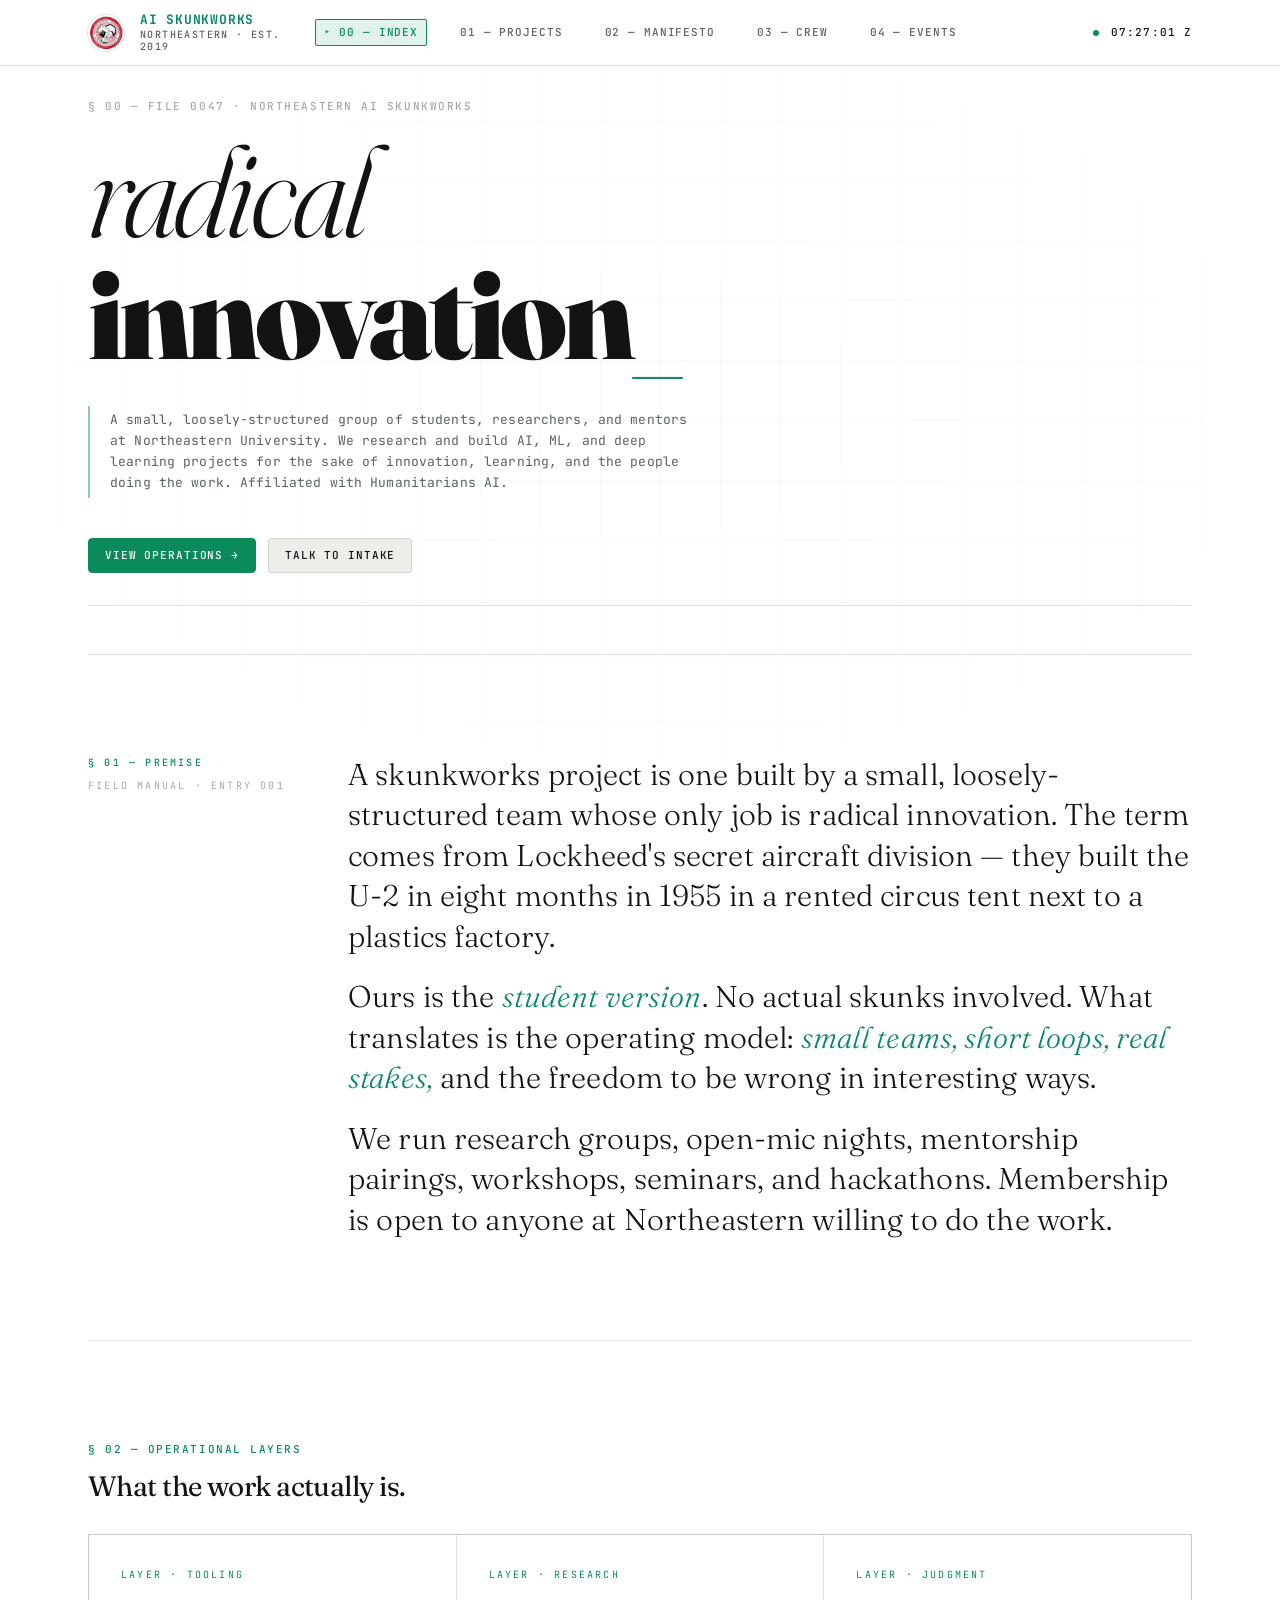
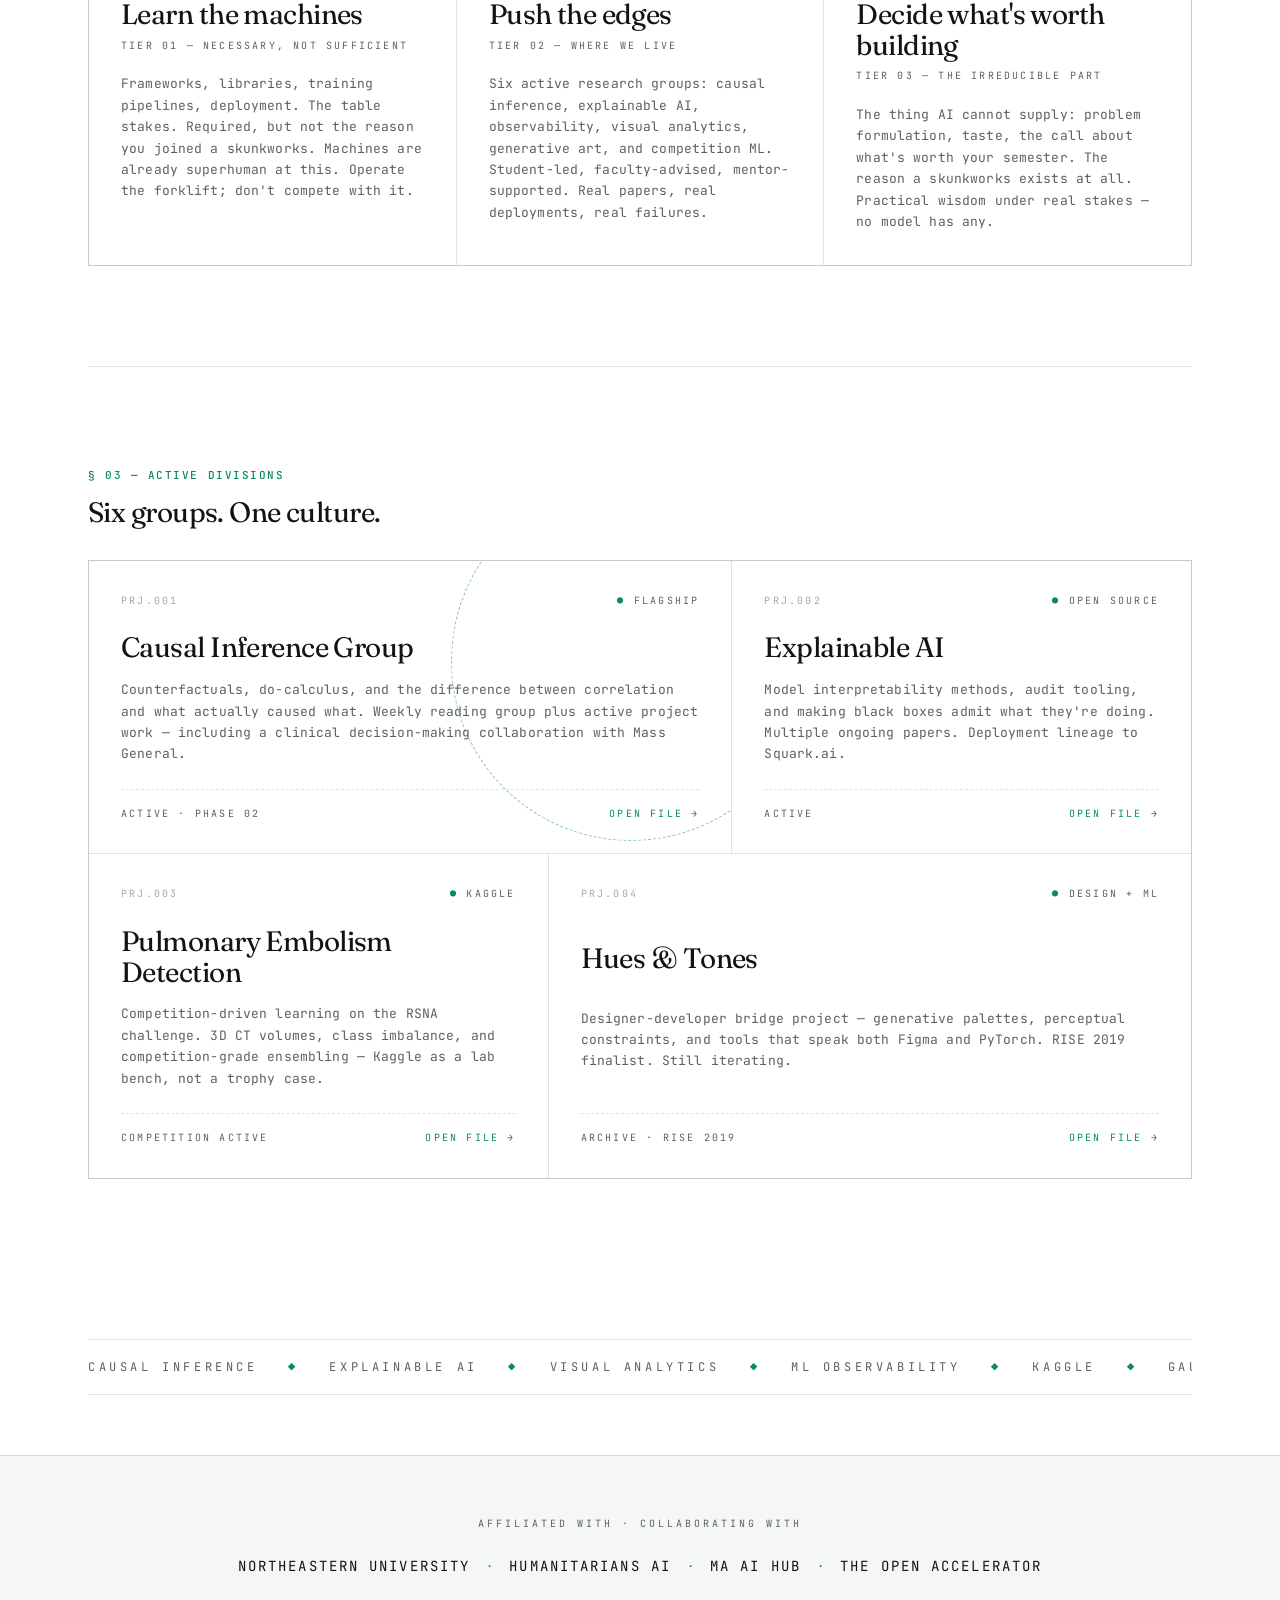
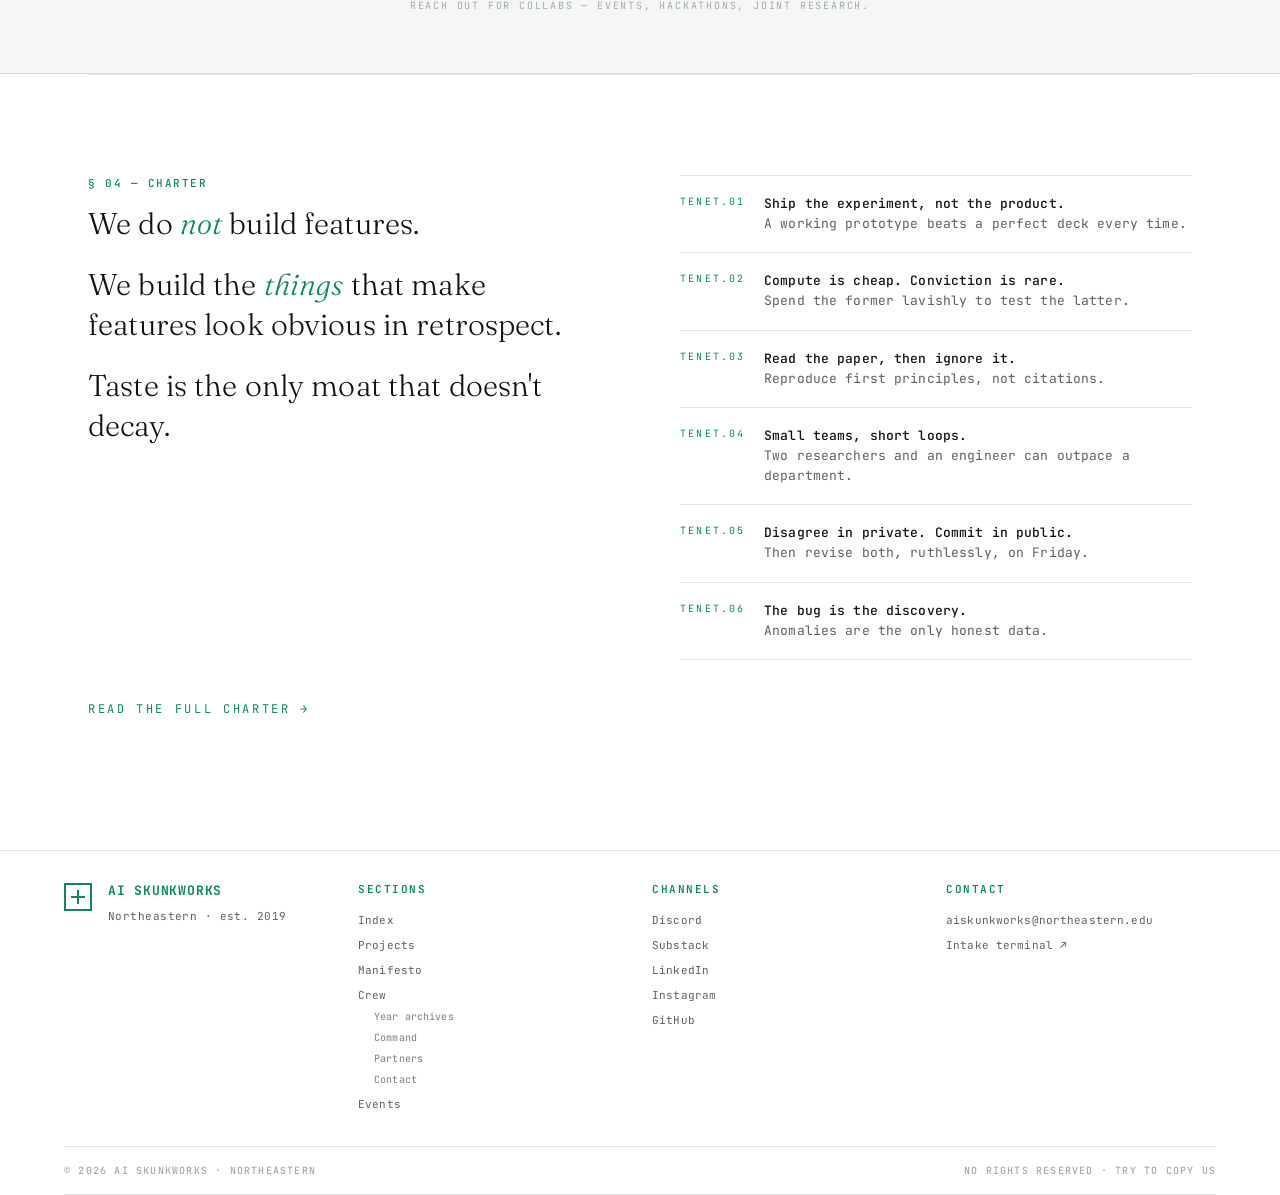
==== commit 1d12d3b7: "Merge origin/main into light-theme: main as base, theme re-applied Take origin/main's site (page-her" ====
--- a/index.html
+++ b/index.html
@@ -6,11 +6,8 @@
     <title>AI Skunkworks — Northeastern University</title>
     <meta
       name="description"
-      content="Northeastern University's student-led AI skunkworks — research groups, mentorship, and radical innovation. Affiliated with Humanitarians AI."
+      content="Student-led AI research at Northeastern. Founded 2019, revived 2026. Six divisions, hackathons, mentorship, and radical innovation on purpose."
     />
-    <link rel="icon" type="image/jpeg" href="assets/skunkworks-logo.jpg" />
-    <meta property="og:image" content="https://skunk.ai/assets/skunkworks-logo.jpg" />
-    <meta property="og:url" content="https://skunk.ai/index.html" />
     <link rel="preconnect" href="https://fonts.googleapis.com" />
     <link rel="preconnect" href="https://fonts.gstatic.com" crossorigin />
     <link
@@ -25,22 +22,13 @@
   </head>
   <body>
     <div class="site-shell">
-      <div class="classification-banner" role="note" aria-label="Classification marking">
-        <p class="classification-banner__text">◆ TS//SCI&nbsp;&nbsp;&nbsp;&nbsp;NOFORN&nbsp;&nbsp;&nbsp;&nbsp;HANDLE VIA SPECIAL ACCESS CHANNELS&nbsp;&nbsp;&nbsp;&nbsp;EYES ONLY&nbsp;&nbsp;&nbsp;&nbsp;◆</p>
-      </div>
       <header class="site-sticky-nav">
         <div class="site-sticky-nav__inner">
-          <a class="site-brand" href="index.html" aria-label="AI Skunkworks — home">
-            <img
-              class="site-brand__logo"
-              src="assets/skunkworks-logo.jpg"
-              alt="AI Skunkworks logo — Northeastern University, Boston"
-              width="44"
-              height="44"
-            />
-            <span class="site-brand__wordmark">
-              <strong>AI Skunkworks</strong>
-              <small>Northeastern · est. 2019</small>
+          <a class="site-sticky-nav__brand" href="index.html">
+            <img class="brand-logo" src="assets/skunkworksneu_logo.jpg" alt="" width="36" height="36" />
+            <span class="site-sticky-nav__brand-text">
+              <span class="site-sticky-nav__brand-title">AI Skunkworks</span>
+              <span class="site-sticky-nav__brand-sub">Northeastern · est. 2019</span>
             </span>
           </a>
           <nav class="site-sticky-nav__links" aria-label="Primary">
@@ -53,251 +41,253 @@
           <div class="site-sticky-nav__meta">
             <span class="site-sticky-nav__pulse" aria-hidden="true"></span>
             <span id="clock" class="site-sticky-nav__clock">00:00:00 Z</span>
+            <button
+              type="button"
+              class="site-sticky-nav__toggle"
+              aria-expanded="false"
+              aria-controls="site-mobile-menu"
+              aria-label="Open menu"
+            >
+              <span class="site-sticky-nav__toggle-bar" aria-hidden="true"></span>
+              <span class="site-sticky-nav__toggle-bar" aria-hidden="true"></span>
+              <span class="site-sticky-nav__toggle-bar" aria-hidden="true"></span>
+            </button>
           </div>
         </div>
       </header>
-      <main class="site-main site-main--index" id="main">
-        <section class="hero index-wrap" aria-labelledby="hero-title">
-          <span class="hero__crosshair hero__crosshair--tl" aria-hidden="true"></span>
-          <span class="hero__crosshair hero__crosshair--tr" aria-hidden="true"></span>
-          <span class="hero__crosshair hero__crosshair--bl" aria-hidden="true"></span>
-          <span class="hero__crosshair hero__crosshair--br" aria-hidden="true"></span>
-          <p class="hero__eyebrow">NORTHEASTERN AI SKUNKWORKS</p>
-          <h1 class="hero__title" id="hero-title">
-            <span class="hero__line hero__line--italic">radical</span>
-            <span class="hero__line hero__line--bold"
-              >innovation<span class="hero__cursor" aria-hidden="true">_</span></span
+      <div id="site-mobile-menu" class="site-mobile-menu" hidden>
+        <button type="button" class="site-mobile-menu__close" aria-label="Close menu">×</button>
+        <nav class="site-mobile-menu__links" aria-label="Mobile primary">
+          <a href="index.html" aria-current="page">00 — Index</a>
+          <a href="projects.html">01 — Projects</a>
+          <a href="manifesto.html">02 — Manifesto</a>
+          <a href="people.html">03 — Crew</a>
+          <a href="events.html">04 — Events</a>
+        </nav>
+      </div>
+      <main class="site-main" id="main">
+        <section class="page-hero index-hero">
+          <p class="page-hero__label">§ 00 — File 0047 · Northeastern AI Skunkworks</p>
+          <h1>
+            <em class="index-hero__italic">radical</em>
+            <span class="index-hero__roman"
+              >innovation<span class="index-hero__cursor" aria-hidden="true">_</span></span
             >
           </h1>
-          <p class="hero__lead">
-            A small, loosely-structured group of students, researchers, and mentors at Northeastern University. We
-            research and build AI, ML, and deep learning projects for the sake of innovation, learning, and the people
-            doing the work. Affiliated with Humanitarians AI.
+          <p class="index-hero__lead">
+            A small, loosely-structured group of students, researchers, and mentors at Northeastern
+            University. We research and build AI, ML, and deep learning projects for the sake of
+            innovation, learning, and the people doing the work. Affiliated with Humanitarians AI.
           </p>
-          <div class="hero__actions">
-            <a class="btn btn--primary" href="projects.html">View Operations →</a>
-            <a class="btn" href="events.html">Upcoming Events →</a>
-          </div>
-        </section>
-
-        <section class="premise index-wrap" aria-labelledby="premise-heading">
-          <header class="section-head">
-            <span class="section-num">§ 01</span>
-            <p class="section-head__eyebrow">PREMISE</p>
-            <h2 id="premise-heading">What is a skunkworks?</h2>
-          </header>
-          <div class="premise__grid">
-            <aside class="premise__kicker">
-              <p class="premise__kicker-label">FIELD MANUAL / ENTRY 001</p>
-              <p class="premise__kicker-meta">DECLASSIFIED · OPEN ACCESS</p>
-            </aside>
-            <div class="premise__body">
-              <p>
-                A skunkworks project is one built by a small, loosely-structured team whose only job is radical
-                innovation. The term comes from Lockheed's secret aircraft division — they built the U-2 in eight months
-                in 1955 in a rented circus tent next to a plastics factory.
-              </p>
-              <p>
-                Ours is the <em class="premise__emphasis">student version</em>. No actual skunks involved. What
-                translates is the operating model:
-                <em class="premise__emphasis">small teams, short loops, real stakes,</em> and the freedom to be wrong in
-                interesting ways.
-              </p>
-              <p>
-                We run research groups, open-mic nights, mentorship pairings, workshops, seminars, and hackathons.
-                Membership is open to anyone at Northeastern willing to do the work.
-              </p>
-            </div>
-          </div>
-        </section>
-
-        <section class="layers index-wrap" data-theme-zone="dark" aria-labelledby="layers-heading">
-          <header class="section-head">
-            <span class="section-num">§ 02</span>
-            <p class="section-head__eyebrow">OPERATIONAL LAYERS</p>
-            <h2 id="layers-heading">What the work actually is.</h2>
-          </header>
+          <div class="index-hero__cta">
+            <a href="projects.html" class="btn btn--primary">View Operations →</a>
+            <a href="events.html#intake-terminal" class="btn">Talk to Intake</a>
+          </div>
+        </section>
+
+        <section class="page-section" id="premise">
+          <div class="page-section__grid">
+            <div class="page-section__kicker">
+              <p class="page-section__label">§ 01 — Premise</p>
+              <p class="page-section__kicker-sub">Field Manual · Entry 001</p>
+            </div>
+            <div class="page-section__prose">
+              <p class="premise__para">
+                A skunkworks project is one built by a small, loosely-structured team whose only job
+                is radical innovation. The term comes from Lockheed's secret aircraft division —
+                they built the U-2 in eight months in 1955 in a rented circus tent next to a plastics
+                factory.
+              </p>
+              <p class="premise__para">
+                Ours is the <em>student version</em>. No actual skunks involved. What translates is
+                the operating model: <em>small teams, short loops, real stakes,</em> and the freedom
+                to be wrong in interesting ways.
+              </p>
+              <p class="premise__para">
+                We run research groups, open-mic nights, mentorship pairings, workshops, seminars,
+                and hackathons. Membership is open to anyone at Northeastern willing to do the work.
+              </p>
+            </div>
+          </div>
+        </section>
+
+        <section class="page-section layers" id="layers" data-theme-zone="dark">
+          <div class="page-section__head">
+            <p class="page-section__label">§ 02 — Operational Layers</p>
+            <h2>What the work actually is.</h2>
+          </div>
           <div class="layers__grid">
-            <article class="card">
-              <p class="card__label">CARD 01 · LAYER · TOOLING</p>
-              <h3 class="layers__card-title">Learn the machines</h3>
-              <span class="layers__card-sub">TIER 01 — NECESSARY, NOT SUFFICIENT</span>
-              <p class="layers__card-body">
-                Frameworks, libraries, training pipelines, deployment. The table stakes. Required, but not the reason you
-                joined a skunkworks. Machines are already superhuman at this. Operate the forklift; don't compete with it.
-              </p>
-            </article>
-            <article class="card">
-              <p class="card__label">CARD 02 · LAYER · RESEARCH</p>
-              <h3 class="layers__card-title">Push the edges</h3>
-              <span class="layers__card-sub">TIER 02 — WHERE WE LIVE</span>
-              <p class="layers__card-body">
-                Six active research groups: causal inference, explainable AI, observability, visual analytics, generative
-                art, and competition ML. Student-led, faculty-advised, mentor-supported. Real papers, real deployments,
-                real failures.
-              </p>
-            </article>
-            <article class="card">
-              <p class="card__label">CARD 03 · LAYER · JUDGMENT</p>
-              <h3 class="layers__card-title">Decide what's worth building</h3>
-              <span class="layers__card-sub">TIER 03 — THE IRREDUCIBLE PART</span>
-              <p class="layers__card-body">
-                The thing AI cannot supply: problem formulation, taste, the call about what's worth your semester. The
-                reason a skunkworks exists at all. Practical wisdom under real stakes — no model has any.
-              </p>
-            </article>
-          </div>
-        </section>
-
-        <section class="operations index-wrap" data-theme-zone="dark" aria-labelledby="operations-heading">
-          <header class="section-head">
-            <span class="section-num">§ 03</span>
-            <p class="section-head__eyebrow">ACTIVE DIVISIONS</p>
-            <h2 id="operations-heading">Six groups. One culture.</h2>
-          </header>
+            <article class="layer-card">
+              <p class="layer-card__label">LAYER · TOOLING</p>
+              <h3 class="layer-card__title">Learn the machines</h3>
+              <p class="layer-card__sub">TIER 01 — NECESSARY, NOT SUFFICIENT</p>
+              <p class="layer-card__body">
+                Frameworks, libraries, training pipelines, deployment. The table stakes. Required,
+                but not the reason you joined a skunkworks. Machines are already superhuman at this.
+                Operate the forklift; don't compete with it.
+              </p>
+            </article>
+            <article class="layer-card">
+              <p class="layer-card__label">LAYER · RESEARCH</p>
+              <h3 class="layer-card__title">Push the edges</h3>
+              <p class="layer-card__sub">TIER 02 — WHERE WE LIVE</p>
+              <p class="layer-card__body">
+                Six active research groups: causal inference, explainable AI, observability, visual
+                analytics, generative art, and competition ML. Student-led, faculty-advised,
+                mentor-supported. Real papers, real deployments, real failures.
+              </p>
+            </article>
+            <article class="layer-card">
+              <p class="layer-card__label">LAYER · JUDGMENT</p>
+              <h3 class="layer-card__title">Decide what's worth building</h3>
+              <p class="layer-card__sub">TIER 03 — THE IRREDUCIBLE PART</p>
+              <p class="layer-card__body">
+                The thing AI cannot supply: problem formulation, taste, the call about what's worth
+                your semester. The reason a skunkworks exists at all. Practical wisdom under real
+                stakes — no model has any.
+              </p>
+            </article>
+          </div>
+        </section>
+
+        <section class="page-section operations" id="operations" data-theme-zone="dark">
+          <div class="page-section__head">
+            <p class="page-section__label">§ 03 — Active Divisions</p>
+            <h2>Six groups. One culture.</h2>
+          </div>
           <div class="ops-grid">
-            <article class="ops-grid__item ops-grid__item--featured">
-              <header class="ops-grid__p-head">
+            <article class="ops-grid__item ops-grid__item--featured ops-grid__item--span-7">
+              <div class="ops-grid__head">
                 <span class="ops-grid__id">PRJ.001</span>
-                <span class="ops-grid__tag">FLAGSHIP</span>
-              </header>
+                <span class="ops-grid__tag">● FLAGSHIP</span>
+              </div>
               <h3 class="ops-grid__title">Causal Inference Group</h3>
               <p class="ops-grid__body">
-                Counterfactual reasoning, treatment effects, and causal discovery on real clinical and policy datasets.
-                Ongoing collaboration with Mass General on methods that survive contact with messy EHR data — not just
-                benchmark leaderboards.
-              </p>
-              <footer class="ops-grid__foot">
-                <span class="ops-grid__status">ACTIVE · MGH COLLAB</span>
-                <a class="ops-grid__link" href="projects.html#causal">OPEN FILE →</a>
-              </footer>
-            </article>
-            <article class="ops-grid__item">
-              <header class="ops-grid__p-head">
+                Counterfactuals, do-calculus, and the difference between correlation and what
+                actually caused what. Weekly reading group plus active project work — including a
+                clinical decision-making collaboration with Mass General.
+              </p>
+              <div class="ops-grid__foot">
+                <span>ACTIVE · PHASE 02</span>
+                <a href="projects.html#causal" class="ops-grid__link">OPEN FILE →</a>
+              </div>
+            </article>
+            <article class="ops-grid__item ops-grid__item--span-5">
+              <div class="ops-grid__head">
                 <span class="ops-grid__id">PRJ.002</span>
-                <span class="ops-grid__tag">OPEN SOURCE</span>
-              </header>
+                <span class="ops-grid__tag">● OPEN SOURCE</span>
+              </div>
               <h3 class="ops-grid__title">Explainable AI</h3>
               <p class="ops-grid__body">
-                Interpretable models, attribution methods, and audit-friendly pipelines — lineage from Squark.ai
-                deployments into student-led research on when explanations actually change decisions.
-              </p>
-              <footer class="ops-grid__foot">
-                <span class="ops-grid__status">ACTIVE · DEPLOYMENT-FOCUSED</span>
-                <a class="ops-grid__link" href="projects.html#xai">OPEN FILE →</a>
-              </footer>
-            </article>
-            <article class="ops-grid__item">
-              <header class="ops-grid__p-head">
+                Model interpretability methods, audit tooling, and making black boxes admit what
+                they're doing. Multiple ongoing papers. Deployment lineage to Squark.ai.
+              </p>
+              <div class="ops-grid__foot">
+                <span>ACTIVE</span>
+                <a href="projects.html#xai" class="ops-grid__link">OPEN FILE →</a>
+              </div>
+            </article>
+            <article class="ops-grid__item ops-grid__item--span-5">
+              <div class="ops-grid__head">
                 <span class="ops-grid__id">PRJ.003</span>
-                <span class="ops-grid__tag">KAGGLE</span>
-              </header>
+                <span class="ops-grid__tag">● KAGGLE</span>
+              </div>
               <h3 class="ops-grid__title">Pulmonary Embolism Detection</h3>
               <p class="ops-grid__body">
-                RSNA PE challenge work: 3D CT volumes, class imbalance, and competition-grade ensembling — the group that
-                treats Kaggle as a lab bench, not a trophy case.
-              </p>
-              <footer class="ops-grid__foot">
-                <span class="ops-grid__status">COMPETITION · RSNA</span>
-                <a class="ops-grid__link" href="projects.html#kaggle">OPEN FILE →</a>
-              </footer>
-            </article>
-            <article class="ops-grid__item">
-              <header class="ops-grid__p-head">
+                Competition-driven learning on the RSNA challenge. 3D CT volumes, class imbalance,
+                and competition-grade ensembling — Kaggle as a lab bench, not a trophy case.
+              </p>
+              <div class="ops-grid__foot">
+                <span>COMPETITION ACTIVE</span>
+                <a href="projects.html#kaggle" class="ops-grid__link">OPEN FILE →</a>
+              </div>
+            </article>
+            <article class="ops-grid__item ops-grid__item--span-7">
+              <div class="ops-grid__head">
                 <span class="ops-grid__id">PRJ.004</span>
-                <span class="ops-grid__tag">DESIGN+ML</span>
-              </header>
+                <span class="ops-grid__tag">● DESIGN + ML</span>
+              </div>
               <h3 class="ops-grid__title">Hues &amp; Tones</h3>
               <p class="ops-grid__body">
-                A designer–developer bridge project: generative palettes, perceptual constraints, and tools that speak
-                both Figma and PyTorch. RISE 2019 finalist — proof that taste and tensors can share a repo.
-              </p>
-              <footer class="ops-grid__foot">
-                <span class="ops-grid__status">ARCHIVE · RISE 2019</span>
-                <a class="ops-grid__link" href="projects.html#hues-tones">OPEN FILE →</a>
-              </footer>
-            </article>
-          </div>
-        </section>
-
-        <!-- TODO: replace text labels with logo SVGs as partners confirm -->
+                Designer-developer bridge project — generative palettes, perceptual constraints, and
+                tools that speak both Figma and PyTorch. RISE 2019 finalist. Still iterating.
+              </p>
+              <div class="ops-grid__foot">
+                <span>ARCHIVE · RISE 2019</span>
+                <a href="projects.html#hues-tones" class="ops-grid__link">OPEN FILE →</a>
+              </div>
+            </article>
+          </div>
+        </section>
+
+        <div class="marquee" aria-hidden="true">
+          <div class="marquee__track">
+            <span class="marquee__seg"
+              >CAUSAL INFERENCE <em>◆</em> EXPLAINABLE AI <em>◆</em> VISUAL ANALYTICS <em>◆</em> ML
+              OBSERVABILITY <em>◆</em> KAGGLE <em>◆</em> GAUGUIN <em>◆</em> HACKATHONS <em>◆</em>
+              SPEAKER SERIES <em>◆</em> MENTORSHIP <em>◆</em> OPEN ACCELERATOR <em>◆</em>
+            </span>
+            <span class="marquee__seg"
+              >CAUSAL INFERENCE <em>◆</em> EXPLAINABLE AI <em>◆</em> VISUAL ANALYTICS <em>◆</em> ML
+              OBSERVABILITY <em>◆</em> KAGGLE <em>◆</em> GAUGUIN <em>◆</em> HACKATHONS <em>◆</em>
+              SPEAKER SERIES <em>◆</em> MENTORSHIP <em>◆</em> OPEN ACCELERATOR <em>◆</em>
+            </span>
+          </div>
+        </div>
+
         <section class="affiliations" aria-label="Affiliations and collaborators">
-          <p class="affiliations__eyebrow">AFFILIATED WITH · COLLABORATING WITH</p>
-          <ul class="affiliations__logos">
-            <li><span class="affiliation">NORTHEASTERN UNIVERSITY</span></li>
-            <li class="affiliations__sep" aria-hidden="true">·</li>
-            <li><span class="affiliation">HUMANITARIANS AI</span></li>
-            <li class="affiliations__sep" aria-hidden="true">·</li>
-            <li><span class="affiliation">MA AI HUB</span></li>
-            <li class="affiliations__sep" aria-hidden="true">·</li>
-            <li><span class="affiliation">THE OPEN ACCELERATOR</span></li>
+          <p class="affiliations__label">AFFILIATED WITH · COLLABORATING WITH</p>
+          <ul class="affiliations__list">
+            <li class="affiliation">Northeastern University</li>
+            <li class="affiliation__sep" aria-hidden="true">·</li>
+            <li class="affiliation">Humanitarians AI</li>
+            <li class="affiliation__sep" aria-hidden="true">·</li>
+            <li class="affiliation">MA AI Hub</li>
+            <li class="affiliation__sep" aria-hidden="true">·</li>
+            <li class="affiliation">The Open Accelerator</li>
           </ul>
-          <p class="affiliations__note">Reach out for collabs — events, hackathons, joint research.</p>
-        </section>
-
-        <section class="marquee" aria-hidden="true">
-          <div class="marquee__track">
-            <span class="marquee__content"
-              >CAUSAL INFERENCE <span class="marquee__sep">◆</span> EXPLAINABLE AI <span class="marquee__sep">◆</span>
-              VISUAL ANALYTICS <span class="marquee__sep">◆</span> ML OBSERVABILITY <span class="marquee__sep">◆</span>
-              KAGGLE <span class="marquee__sep">◆</span> GAUGUIN <span class="marquee__sep">◆</span> HACKATHONS
-              <span class="marquee__sep">◆</span> SPEAKER SERIES <span class="marquee__sep">◆</span> MENTORSHIP
-              <span class="marquee__sep">◆</span>&nbsp;</span
-            >
-            <span class="marquee__content"
-              >CAUSAL INFERENCE <span class="marquee__sep">◆</span> EXPLAINABLE AI <span class="marquee__sep">◆</span>
-              VISUAL ANALYTICS <span class="marquee__sep">◆</span> ML OBSERVABILITY <span class="marquee__sep">◆</span>
-              KAGGLE <span class="marquee__sep">◆</span> GAUGUIN <span class="marquee__sep">◆</span> HACKATHONS
-              <span class="marquee__sep">◆</span> SPEAKER SERIES <span class="marquee__sep">◆</span> MENTORSHIP
-              <span class="marquee__sep">◆</span>&nbsp;</span
-            >
-          </div>
-        </section>
-
-        <section class="charter index-wrap" aria-labelledby="charter-heading">
-          <div class="charter__grid">
-            <div class="charter__copy">
-              <header class="section-head">
-                <span class="section-num">§ 04</span>
-                <p class="section-head__eyebrow">CHARTER</p>
-                <h2 id="charter-heading">What we optimize for.</h2>
-              </header>
-              <p>We do <em class="charter__emphasis">not</em> build features.</p>
-              <p>
-                We build the <em class="charter__emphasis">things</em> that make features look obvious in retrospect.
-              </p>
-              <p>Taste is the only moat that doesn't decay.</p>
-            </div>
-            <div class="charter__tenets">
-              <ol class="tenets">
-                <li>
-                  <span class="tenets__lead">Ship the experiment, not the product.</span>
-                  <span class="tenets__body">A semester is long enough to learn something irreversible.</span>
-                </li>
-                <li>
-                  <span class="tenets__lead">Compute is cheap. Conviction is rare.</span>
-                  <span class="tenets__body">GPUs are rented; the call on what to run is not.</span>
-                </li>
-                <li>
-                  <span class="tenets__lead">Read the paper, then ignore it.</span>
-                  <span class="tenets__body">Literature is a map, not a destination.</span>
-                </li>
-                <li>
-                  <span class="tenets__lead">Small teams, short loops.</span>
-                  <span class="tenets__body">If the standup needs a standup, the team is too large.</span>
-                </li>
-                <li>
-                  <span class="tenets__lead">Disagree in private. Commit in public.</span>
-                  <span class="tenets__body">Dissent is fuel; fragmentation is failure.</span>
-                </li>
-                <li>
-                  <span class="tenets__lead">The bug is the discovery.</span>
-                  <span class="tenets__body">Every broken pipeline is a hypothesis in disguise.</span>
-                </li>
-              </ol>
-              <p class="charter__cta"><a href="manifesto.html">Read the full charter →</a></p>
-            </div>
-          </div>
+          <!-- TODO: replace text labels with logo SVGs as partners confirm -->
+          <p class="affiliations__sub">Reach out for collabs — events, hackathons, joint research.</p>
+        </section>
+
+        <section class="page-section charter-preview" id="charter-preview">
+          <div class="charter-preview__grid">
+            <div class="charter-preview__prose">
+              <p class="page-section__label">§ 04 — Charter</p>
+              <p class="charter-preview__para">We do <em>not</em> build features.</p>
+              <p class="charter-preview__para">
+                We build the <em>things</em> that make features look obvious in retrospect.
+              </p>
+              <p class="charter-preview__para">Taste is the only moat that doesn't decay.</p>
+            </div>
+            <ol class="tenets tenets--preview">
+              <li>
+                <strong>Ship the experiment, not the product.</strong>
+                <span>A working prototype beats a perfect deck every time.</span>
+              </li>
+              <li>
+                <strong>Compute is cheap. Conviction is rare.</strong>
+                <span>Spend the former lavishly to test the latter.</span>
+              </li>
+              <li>
+                <strong>Read the paper, then ignore it.</strong>
+                <span>Reproduce first principles, not citations.</span>
+              </li>
+              <li>
+                <strong>Small teams, short loops.</strong>
+                <span>Two researchers and an engineer can outpace a department.</span>
+              </li>
+              <li>
+                <strong>Disagree in private. Commit in public.</strong>
+                <span>Then revise both, ruthlessly, on Friday.</span>
+              </li>
+              <li>
+                <strong>The bug is the discovery.</strong>
+                <span>Anomalies are the only honest data.</span>
+              </li>
+            </ol>
+          </div>
+          <a href="manifesto.html" class="charter-preview__more">Read the full charter →</a>
         </section>
       </main>
       <footer class="site-footer">
@@ -305,19 +295,11 @@
           <div class="site-footer__grid">
             <div class="site-footer__col site-footer__col--brand">
               <div class="site-footer__brand">
-                <a class="site-brand" href="index.html" aria-label="AI Skunkworks — home">
-                  <img
-                    class="site-brand__logo"
-                    src="assets/skunkworks-logo.jpg"
-                    alt=""
-                    width="44"
-                    height="44"
-                  />
-                  <span class="site-brand__wordmark">
-                    <strong>AI Skunkworks</strong>
-                    <small>Northeastern · est. 2019</small>
-                  </span>
-                </a>
+                <span class="brand-mark" aria-hidden="true"></span>
+                <div class="site-footer__brand-copy">
+                  <span class="site-footer__brand-name">AI Skunkworks</span>
+                  <p class="site-footer__tagline">Northeastern · est. 2019</p>
+                </div>
               </div>
             </div>
             <div class="site-footer__col">
@@ -326,50 +308,38 @@
                 <li><a href="index.html">Index</a></li>
                 <li><a href="projects.html">Projects</a></li>
                 <li><a href="manifesto.html">Manifesto</a></li>
-                <li><a href="people.html">Crew</a></li>
+                <li>
+                  <a href="people.html">Crew</a>
+                  <ul class="site-footer__sublist">
+                    <li><a href="people.html#year-archives">Year archives</a></li>
+                    <li><a href="people.html#command">Command</a></li>
+                    <li><a href="people.html#partners">Partners</a></li>
+                    <li><a href="people.html#contact">Contact</a></li>
+                  </ul>
+                </li>
                 <li><a href="events.html">Events</a></li>
               </ul>
             </div>
             <div class="site-footer__col">
               <h2 class="site-footer__col-title">Channels</h2>
               <ul class="site-footer__list">
-                <li>
-                  <a href="#discord-invite" target="_blank" rel="noopener noreferrer">Discord</a
-                  ><!-- TODO: paste Discord invite URL -->
-                </li>
-                <li>
-                  <a href="#substack" target="_blank" rel="noopener noreferrer">Substack</a
-                  ><!-- TODO: paste Substack URL (likely aiskunkworks.substack.com) -->
-                </li>
-                <li>
-                  <a
-                    href="https://www.linkedin.com/company/aiskunkworks/"
-                    target="_blank"
-                    rel="noopener noreferrer"
-                    >LinkedIn</a
-                  >
-                </li>
-                <li>
-                  <a href="https://instagram.com/aiskunkworks" target="_blank" rel="noopener noreferrer"
-                    >Instagram</a
-                  >
-                </li>
-                <li>
-                  <a href="https://github.com/skunkworksneu" target="_blank" rel="noopener noreferrer">GitHub</a>
-                </li>
-                <li><a href="mailto:aiskunkworks@northeastern.edu">Email</a></li>
+                <li><a href="https://discord.gg/PGebZX3xU" target="_blank" rel="noopener noreferrer">Discord</a></li>
+                <li><a href="https://aiskunkworks.substack.com" target="_blank" rel="noopener noreferrer">Substack</a></li>
+                <li><a href="https://www.linkedin.com/company/aiskunkworks/" target="_blank" rel="noopener noreferrer">LinkedIn</a></li>
+                <li><a href="https://instagram.com/aiskunkworks" target="_blank" rel="noopener noreferrer">Instagram</a></li>
+                <li><a href="https://github.com/skunkworksneu" target="_blank" rel="noopener noreferrer">GitHub</a></li>
               </ul>
             </div>
             <div class="site-footer__col">
               <h2 class="site-footer__col-title">Contact</h2>
               <ul class="site-footer__list">
                 <li><a href="mailto:aiskunkworks@northeastern.edu">aiskunkworks@northeastern.edu</a></li>
-                <li><a href="#comms">Comms request</a></li>
+                <li><a href="events.html#intake-terminal">Intake terminal ↗</a></li>
               </ul>
             </div>
           </div>
           <div class="site-footer__strip">
-            <span>© 2026 AI Skunkworks — Northeastern</span>
+            <span>© 2026 AI Skunkworks · Northeastern</span>
             <span>NO RIGHTS RESERVED · TRY TO COPY US</span>
           </div>
         </div>
--- a/styles/tokens.css
+++ b/styles/tokens.css
@@ -55,15 +55,16 @@
   --text-lg: 1.375rem;
   --text-xl: 1.75rem;
   --text-2xl: 2.25rem;
+  --type-h1-hero: clamp(2.25rem, 5vw, 3.25rem);
+  --type-h2-section: 1.75rem; /* 28px — page-section heads */
+  --type-h3-card: 1.75rem; /* 28px — card titles (ops-grid 32 / layer 28 / division 24) */
+  --type-pullprose: clamp(1.5rem, 3vw, 1.875rem); /* 24–30px — premise, pullquotes */
+  --type-body-lg: 1rem; /* 16px — long-form / CTA supporting copy */
+  --type-body: 0.8125rem; /* 13px — card & tenet body copy */
+  --type-mono-label: 0.625rem; /* 10px — uppercase mono labels */
 
-  /* Type scale — semantic (Fraunces + body/mono) */
-  --type-h1-hero: clamp(60px, 10vw, 152px);
-  --type-h2-section: clamp(48px, 6vw, 88px);
-  --type-h3-card: clamp(24px, 2.4vw, 32px);
-  --type-pullprose: clamp(22px, 2.2vw, 28px);
-  --type-body-lg: 17px;
-  --type-body: 14px;
-  --type-mono-label: 11px;
+  /* Muted ink (footer sub-links) */
+  --ink-mute: #7a807b;
 
   /* Radii */
   --radius-sm: 2px;
@@ -81,17 +82,10 @@
   --z-scan: 2;
   --z-content: 10;
   --z-sticky-nav: 100;
-  --z-classification: 101;
+  --z-mobile-menu: 200;
 
-  /* Brand */
-  --brand-h: 44px;
-
-  /* Sticky chrome (classification banner height → nav offset) */
-  --classification-banner-h: 2.75rem;
-  --sticky-nav-height: 3.25rem;
-  --year-jump-height: 2.75rem;
-  --accent-glow: color-mix(in srgb, var(--accent) 45%, transparent);
-  --z-year-jump: 90;
+  /* Sticky chrome offset used by scroll-margin / floating UI */
+  --classification-banner-h: 0rem;
 }
 
 /* Dark theme: black + green. Applied on <html> while a [data-theme-zone="dark"] section is in view. */
@@ -106,6 +100,7 @@
   --ink: #dfe8e2;
   --ink-dim: #8aa194;
   --ink-faint: #3f5247;
+  --ink-mute: #5a6a60;
 
   --accent: #19e6a0;
   --accent-dim: #14805c;
--- a/styles/base.css
+++ b/styles/base.css
@@ -155,6 +155,18 @@
   color: var(--paper);
 }
 
+.visually-hidden {
+  position: absolute;
+  width: 1px;
+  height: 1px;
+  padding: 0;
+  margin: -1px;
+  overflow: hidden;
+  clip: rect(0, 0, 0, 0);
+  white-space: nowrap;
+  border: 0;
+}
+
 /* Scrollbars (Firefox + WebKit) */
 * {
   scrollbar-width: thin;
--- a/styles/components.css
+++ b/styles/components.css
@@ -2,41 +2,10 @@
  * AI Skunkworks — nav, buttons, cards, forms
  */
 
-/* ——— Classification banner ——— */
-.classification-banner {
-  position: sticky;
-  top: 0;
-  z-index: var(--z-classification);
-  width: 100%;
-  min-height: var(--classification-banner-h);
-  margin: 0;
-  padding: 0.4rem var(--space-sm);
-  display: flex;
-  align-items: center;
-  justify-content: center;
-  background-color: #ff3a3a;
-  color: #000;
-  font-family: var(--mono);
-  font-size: 11px;
-  font-weight: 500;
-  letter-spacing: 0.4em;
-  text-transform: none;
-  line-height: 1.35;
-  box-sizing: border-box;
-  overflow-x: auto;
-}
-
-.classification-banner__text {
-  margin: 0;
-  text-align: center;
-  max-width: 100%;
-  white-space: nowrap;
-}
-
 /* ——— Sticky ops nav ——— */
 .site-sticky-nav {
   position: sticky;
-  top: var(--classification-banner-h);
+  top: 0;
   z-index: var(--z-sticky-nav);
   width: 100%;
   background: rgba(var(--paper-rgb), 0.85);
@@ -55,67 +24,74 @@
   gap: var(--space-sm);
 }
 
-.site-brand {
+.site-sticky-nav__brand {
   display: inline-flex;
   align-items: center;
-  gap: 12px;
+  gap: var(--space-sm);
   text-decoration: none;
-  color: var(--ink);
-}
-
-.site-sticky-nav__inner .site-brand {
+  color: inherit;
   justify-self: start;
 }
 
-.site-brand:focus-visible {
+.site-sticky-nav__brand:focus-visible {
   outline: 1px solid var(--accent);
   outline-offset: 4px;
 }
 
-.site-brand__logo {
-  width: var(--brand-h);
-  height: var(--brand-h);
-  border-radius: 50%;
+.brand-mark {
+  position: relative;
   display: block;
+  width: 28px;
+  height: 28px;
   flex-shrink: 0;
-  background: var(--paper);
-  box-shadow: 0 0 0 1px var(--line);
-  transition:
-    box-shadow 0.2s ease,
-    transform 0.2s ease;
-}
-
-.site-brand:hover .site-brand__logo {
-  box-shadow:
-    0 0 0 1px var(--accent),
-    0 0 12px rgba(var(--accent-rgb), 0.25);
-}
-
-.site-brand__wordmark {
-  display: flex;
-  flex-direction: column;
+  border: 2px solid var(--accent);
+  box-sizing: border-box;
+}
+
+.brand-mark::before,
+.brand-mark::after {
+  content: "";
+  position: absolute;
+  left: 50%;
+  top: 50%;
+  transform: translate(-50%, -50%);
+  background-color: var(--accent);
+  pointer-events: none;
+}
+
+.brand-mark::before {
+  width: 14px;
+  height: 2px;
+}
+
+.brand-mark::after {
+  width: 2px;
+  height: 14px;
+}
+
+.site-sticky-nav__brand-text {
+  display: flex;
+  flex-direction: column;
+  gap: 0.1rem;
+  line-height: 1.2;
+}
+
+.site-sticky-nav__brand-title {
   font-family: var(--mono);
-  font-size: 12px;
-  letter-spacing: 0.18em;
-  text-transform: uppercase;
-  line-height: 1.2;
-}
-
-.site-brand__wordmark strong {
-  color: var(--accent);
+  font-size: var(--text-sm);
+  font-weight: 700;
+  letter-spacing: 0.06em;
+  text-transform: uppercase;
+  color: var(--accent);
+}
+
+.site-sticky-nav__brand-sub {
+  font-family: var(--mono);
+  font-size: 10px;
   font-weight: 500;
-}
-
-.site-brand__wordmark small {
+  letter-spacing: 0.14em;
+  text-transform: uppercase;
   color: var(--ink-dim);
-  font-size: 10px;
-  letter-spacing: 0.22em;
-}
-
-@media (max-width: 720px) {
-  .site-brand__wordmark {
-    display: none;
-  }
 }
 
 .site-sticky-nav__links {
@@ -210,23 +186,131 @@
   font-variant-numeric: tabular-nums;
 }
 
-@media (max-width: 56rem) {
+.site-sticky-nav__toggle {
+  display: none;
+  flex-direction: column;
+  justify-content: center;
+  gap: 5px;
+  width: 2.25rem;
+  height: 2.25rem;
+  padding: 0;
+  border: 1px solid var(--line);
+  border-radius: var(--radius-sm);
+  background: var(--paper-3);
+  cursor: pointer;
+  justify-self: end;
+}
+
+.site-sticky-nav__toggle-bar {
+  display: block;
+  width: 1rem;
+  height: 2px;
+  margin: 0 auto;
+  background: var(--accent);
+}
+
+.site-sticky-nav__toggle:focus-visible {
+  outline: 1px solid var(--accent);
+  outline-offset: 3px;
+}
+
+.site-mobile-menu {
+  position: fixed;
+  inset: 0;
+  z-index: var(--z-mobile-menu);
+  display: flex;
+  flex-direction: column;
+  align-items: center;
+  justify-content: center;
+  background: var(--paper);
+  padding: var(--space-xl) var(--space-md);
+}
+
+.site-mobile-menu[hidden] {
+  display: none;
+}
+
+.site-mobile-menu__close {
+  position: absolute;
+  top: calc(var(--classification-banner-h) + var(--space-sm));
+  right: var(--space-md);
+  width: 2.5rem;
+  height: 2.5rem;
+  border: 1px solid var(--line);
+  border-radius: var(--radius-sm);
+  background: var(--paper-3);
+  color: var(--ink);
+  font-size: 1.5rem;
+  line-height: 1;
+  cursor: pointer;
+}
+
+.site-mobile-menu__close:focus-visible {
+  outline: 1px solid var(--accent);
+  outline-offset: 3px;
+}
+
+.site-mobile-menu__links {
+  display: flex;
+  flex-direction: column;
+  align-items: center;
+  gap: var(--space-lg);
+  list-style: none;
+  margin: 0;
+  padding: 0;
+}
+
+.site-mobile-menu__links a {
+  font-family: var(--serif);
+  font-size: 1.4375rem;
+  font-weight: 600;
+  color: var(--ink-dim);
+  text-decoration: none;
+  letter-spacing: -0.01em;
+  transition: color var(--duration-fast) var(--ease-out);
+}
+
+.site-mobile-menu__links a:hover,
+.site-mobile-menu__links a[aria-current="page"] {
+  color: var(--accent);
+}
+
+.site-mobile-menu__links a:focus-visible {
+  outline: 1px solid var(--accent);
+  outline-offset: 4px;
+}
+
+@media (max-width: 720px) {
   .site-sticky-nav__inner {
-    grid-template-columns: 1fr;
-    justify-items: stretch;
-  }
-
-  .site-sticky-nav__inner .site-brand {
-    justify-self: start;
+    grid-template-columns: 1fr auto auto;
+    align-items: center;
   }
 
   .site-sticky-nav__links {
-    justify-self: stretch;
-    justify-content: flex-start;
+    display: none;
+  }
+
+  .site-sticky-nav__toggle {
+    display: inline-flex;
+  }
+
+  .site-sticky-nav__clock {
+    display: none;
   }
 
   .site-sticky-nav__meta {
-    justify-self: start;
+    justify-self: end;
+  }
+
+  .site-sticky-nav__brand-text {
+    min-width: 0;
+  }
+
+  .site-sticky-nav__brand-title {
+    white-space: nowrap;
+    overflow: hidden;
+    text-overflow: ellipsis;
+    max-width: 12rem;
   }
 }
 
@@ -325,3 +409,179 @@
   outline-offset: 1px;
   border-color: var(--accent-dim);
 }
+
+/* ——— Intake terminal (events.html) ——— */
+.intake-terminal {
+  scroll-margin-top: calc(var(--classification-banner-h) + 80px);
+}
+
+.intake-terminal__header {
+  display: flex;
+  flex-wrap: wrap;
+  align-items: flex-end;
+  justify-content: space-between;
+  gap: var(--space-sm);
+  margin-bottom: var(--space-md);
+}
+
+.intake-terminal__title {
+  margin: 0;
+  font-family: var(--mono);
+  font-size: var(--text-sm);
+  font-weight: 700;
+  letter-spacing: 0.12em;
+  text-transform: uppercase;
+  color: var(--accent);
+}
+
+.intake-terminal__progress-wrap {
+  flex: 1;
+  min-width: 8rem;
+  max-width: 14rem;
+}
+
+.intake-terminal__progress-track {
+  height: 4px;
+  background: var(--paper);
+  border: 1px solid var(--line);
+  border-radius: var(--radius-sm);
+  overflow: hidden;
+}
+
+.intake-terminal__progress-bar {
+  height: 100%;
+  width: 0;
+  background: var(--accent);
+  transition: width var(--duration-base) var(--ease-out);
+}
+
+.intake-terminal__log {
+  min-height: 14rem;
+  max-height: 22rem;
+  overflow-y: auto;
+  padding: var(--space-sm);
+  margin-bottom: var(--space-md);
+  border: 1px solid var(--line);
+  border-radius: var(--radius-sm);
+  background: var(--paper);
+}
+
+.intake-terminal__msg {
+  margin-bottom: var(--space-sm);
+}
+
+.intake-terminal__msg-label {
+  display: block;
+  font-size: 10px;
+  font-weight: 600;
+  letter-spacing: 0.14em;
+  text-transform: uppercase;
+  color: var(--ink-faint);
+  margin-bottom: var(--space-3xs);
+}
+
+.intake-terminal__msg--bot .intake-terminal__msg-label {
+  color: var(--accent-dim);
+}
+
+.intake-terminal__msg-text {
+  margin: 0;
+  padding: var(--space-xs) var(--space-sm);
+  border-radius: var(--radius-sm);
+  line-height: 1.5;
+}
+
+.intake-terminal__msg--bot .intake-terminal__msg-text {
+  background: var(--paper-3);
+  border-left: 2px solid var(--accent-dim);
+}
+
+.intake-terminal__msg--user .intake-terminal__msg-text {
+  background: color-mix(in srgb, var(--accent) 8%, var(--paper-2));
+  border-left: 2px solid var(--accent);
+  text-align: right;
+}
+
+.intake-terminal__controls {
+  display: flex;
+  flex-direction: column;
+  gap: var(--space-sm);
+}
+
+.intake-terminal__back {
+  align-self: flex-start;
+}
+
+.intake-terminal__input-row {
+  display: flex;
+  flex-direction: column;
+  gap: var(--space-xs);
+}
+
+.intake-terminal__field {
+  width: 100%;
+  padding: var(--space-xs) var(--space-sm);
+  border: 1px solid var(--line);
+  border-radius: var(--radius-sm);
+  background: var(--paper-2);
+  color: var(--ink);
+  resize: vertical;
+}
+
+.intake-terminal__field:focus-visible {
+  outline: 1px solid var(--accent);
+  outline-offset: 1px;
+  border-color: var(--accent-dim);
+}
+
+.intake-terminal__error {
+  margin: 0;
+  font-size: var(--text-xs);
+  color: var(--classified);
+}
+
+.intake-terminal__send {
+  align-self: flex-start;
+}
+
+.intake-terminal__choices {
+  display: flex;
+  flex-wrap: wrap;
+  gap: var(--space-xs);
+}
+
+.intake-terminal__choice {
+  text-align: left;
+}
+
+.intake-terminal__status {
+  margin: 0;
+  font-size: var(--text-sm);
+  font-weight: 600;
+  letter-spacing: 0.08em;
+  text-transform: uppercase;
+}
+
+.intake-terminal__status--ok {
+  color: var(--accent);
+}
+
+.intake-terminal__noscript {
+  margin: 0 0 var(--space-md);
+  padding: var(--space-sm);
+  border: 1px solid var(--warn);
+  border-radius: var(--radius-sm);
+  background: color-mix(in srgb, var(--warn) 10%, var(--paper));
+  color: var(--ink);
+  font-size: var(--text-sm);
+}
+
+/* Official logo in the nav brand (replaces the CSS crosshair mark) */
+.brand-logo {
+  width: 36px;
+  height: 36px;
+  flex-shrink: 0;
+  border-radius: 50%;
+  object-fit: cover;
+  box-shadow: 0 0 0 1px var(--line);
+}
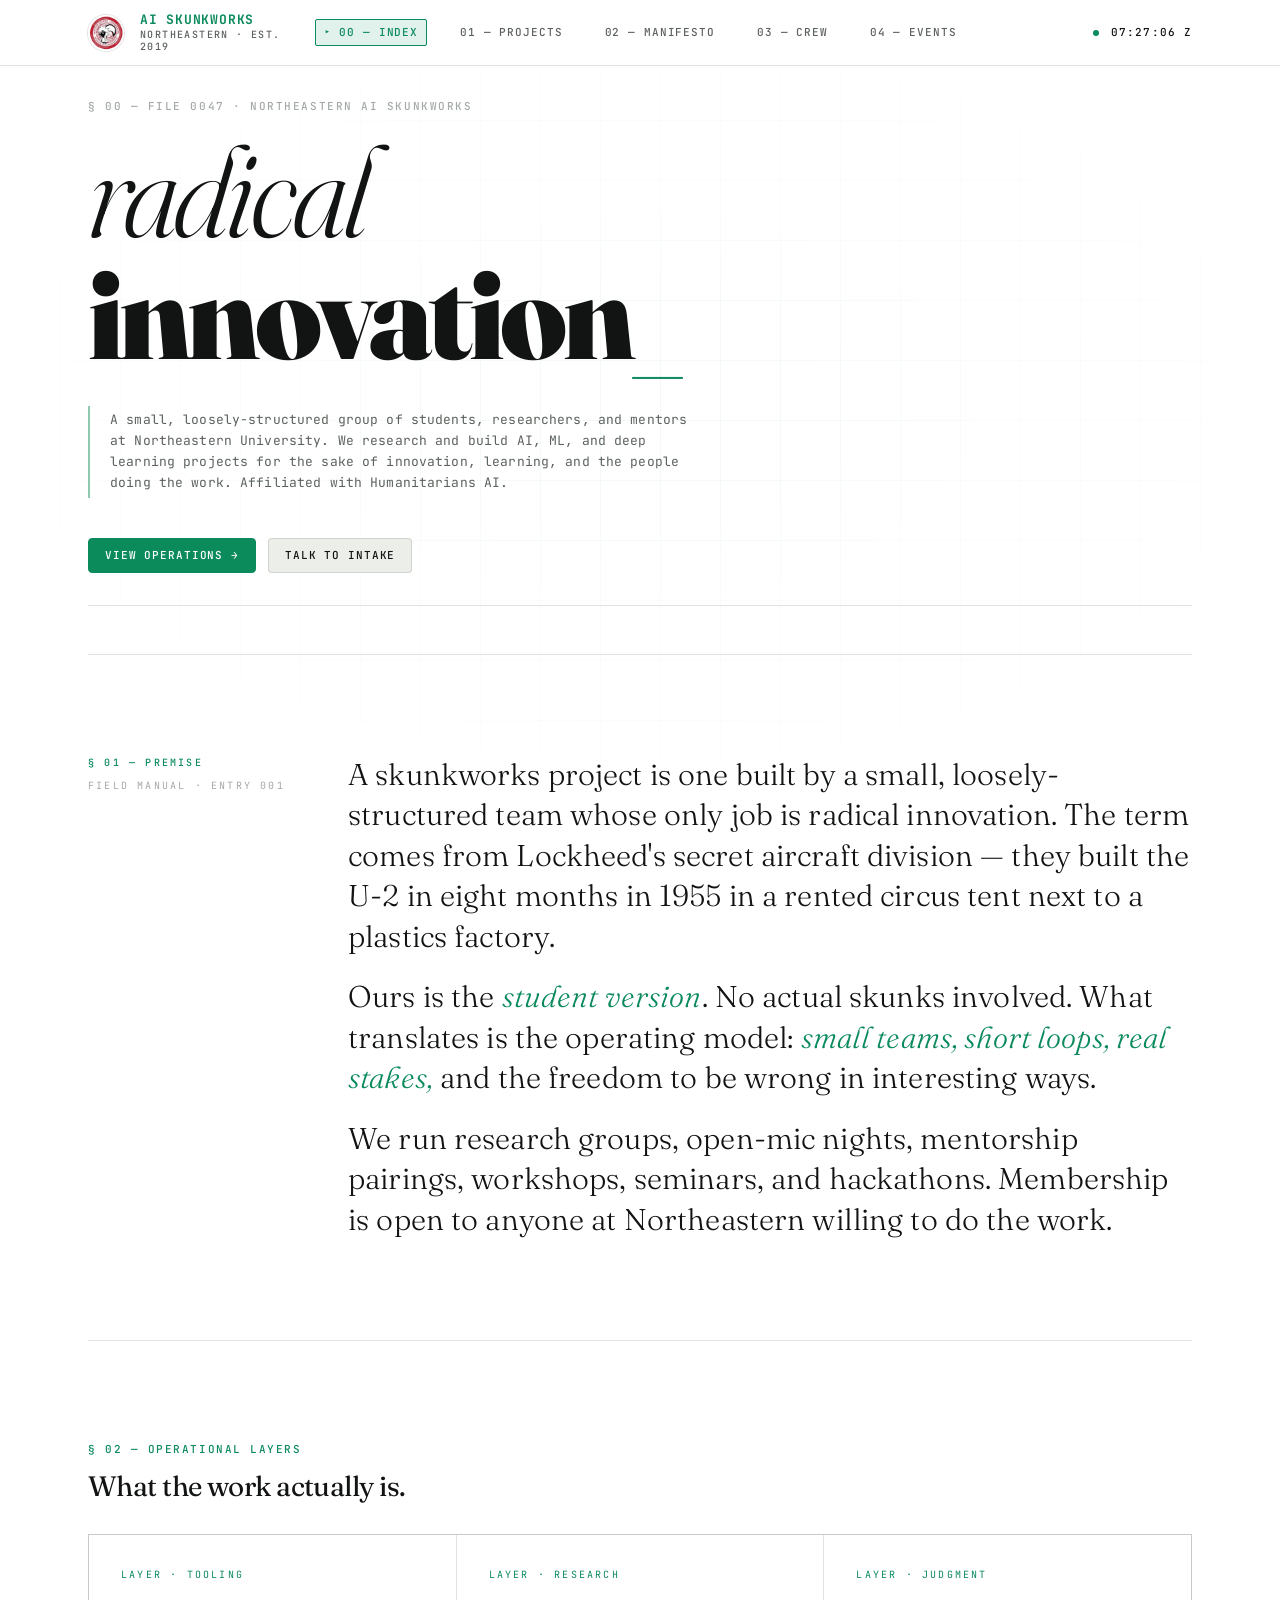
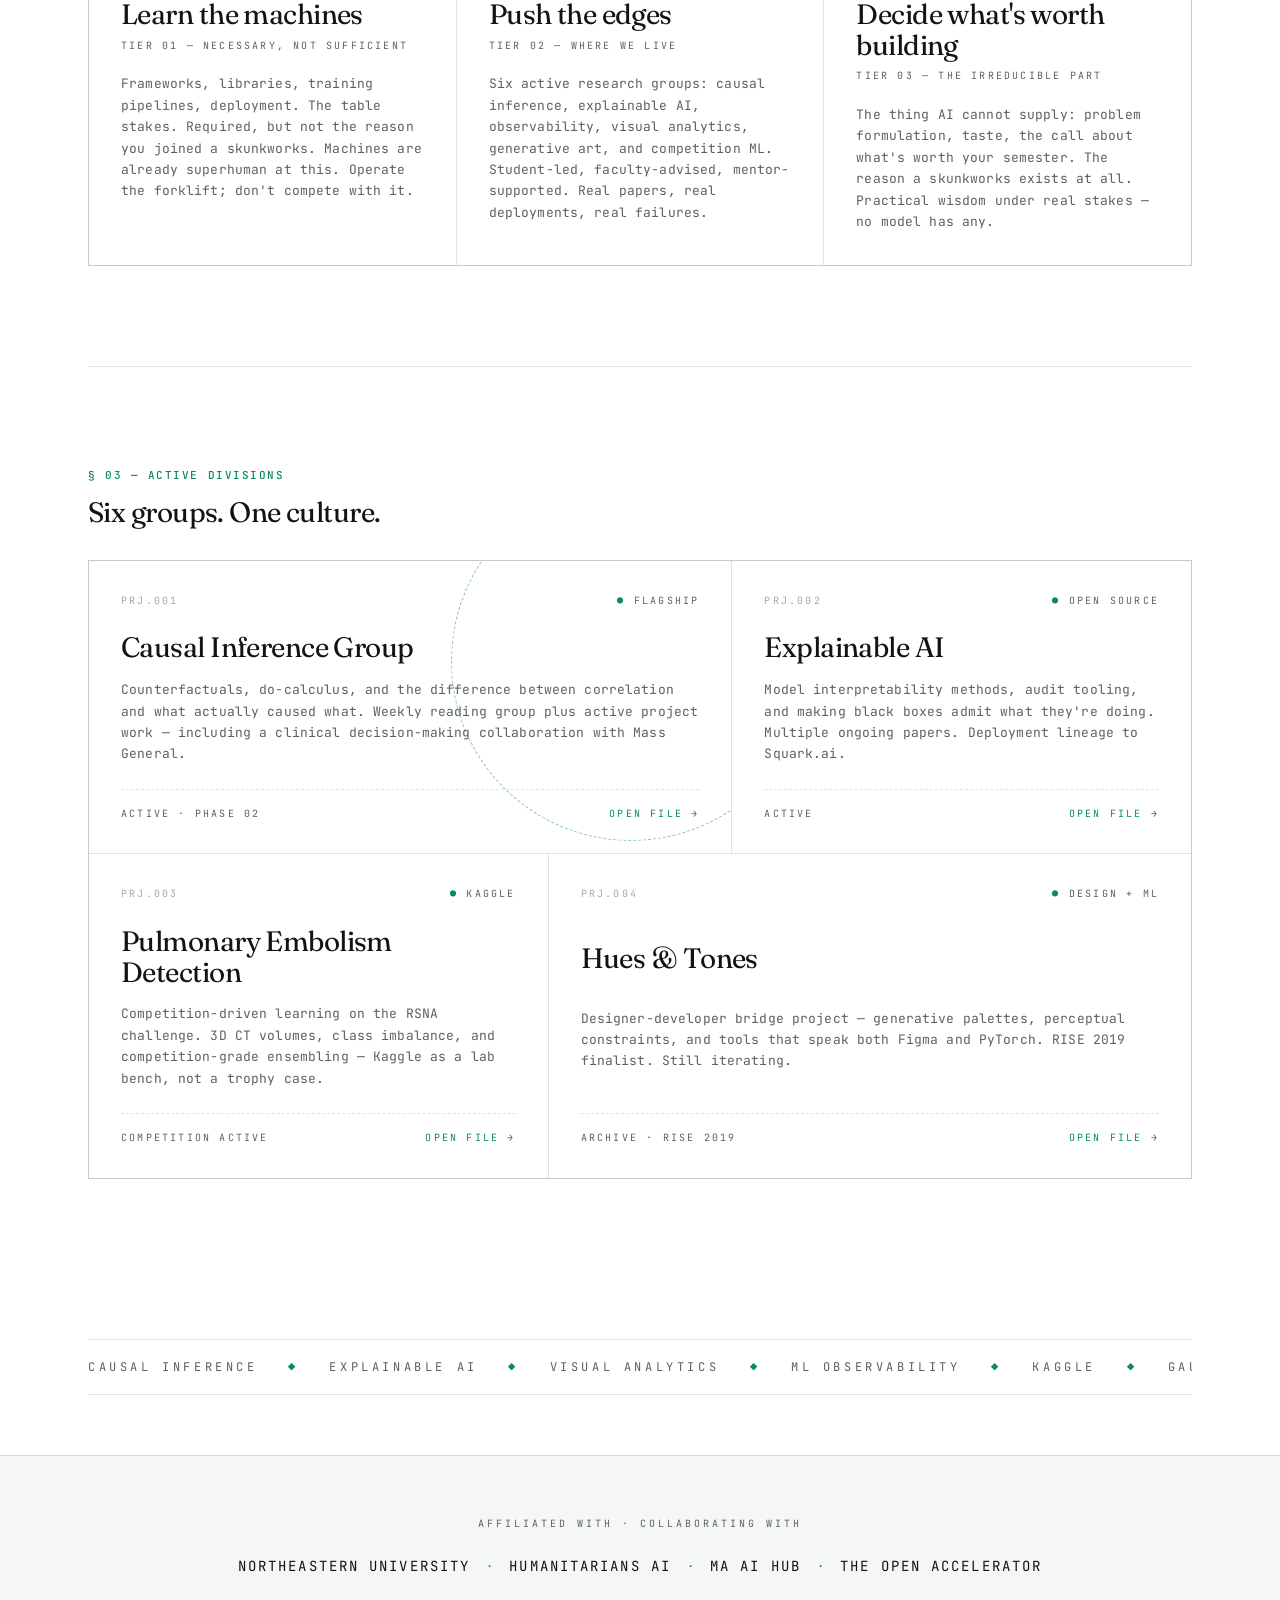
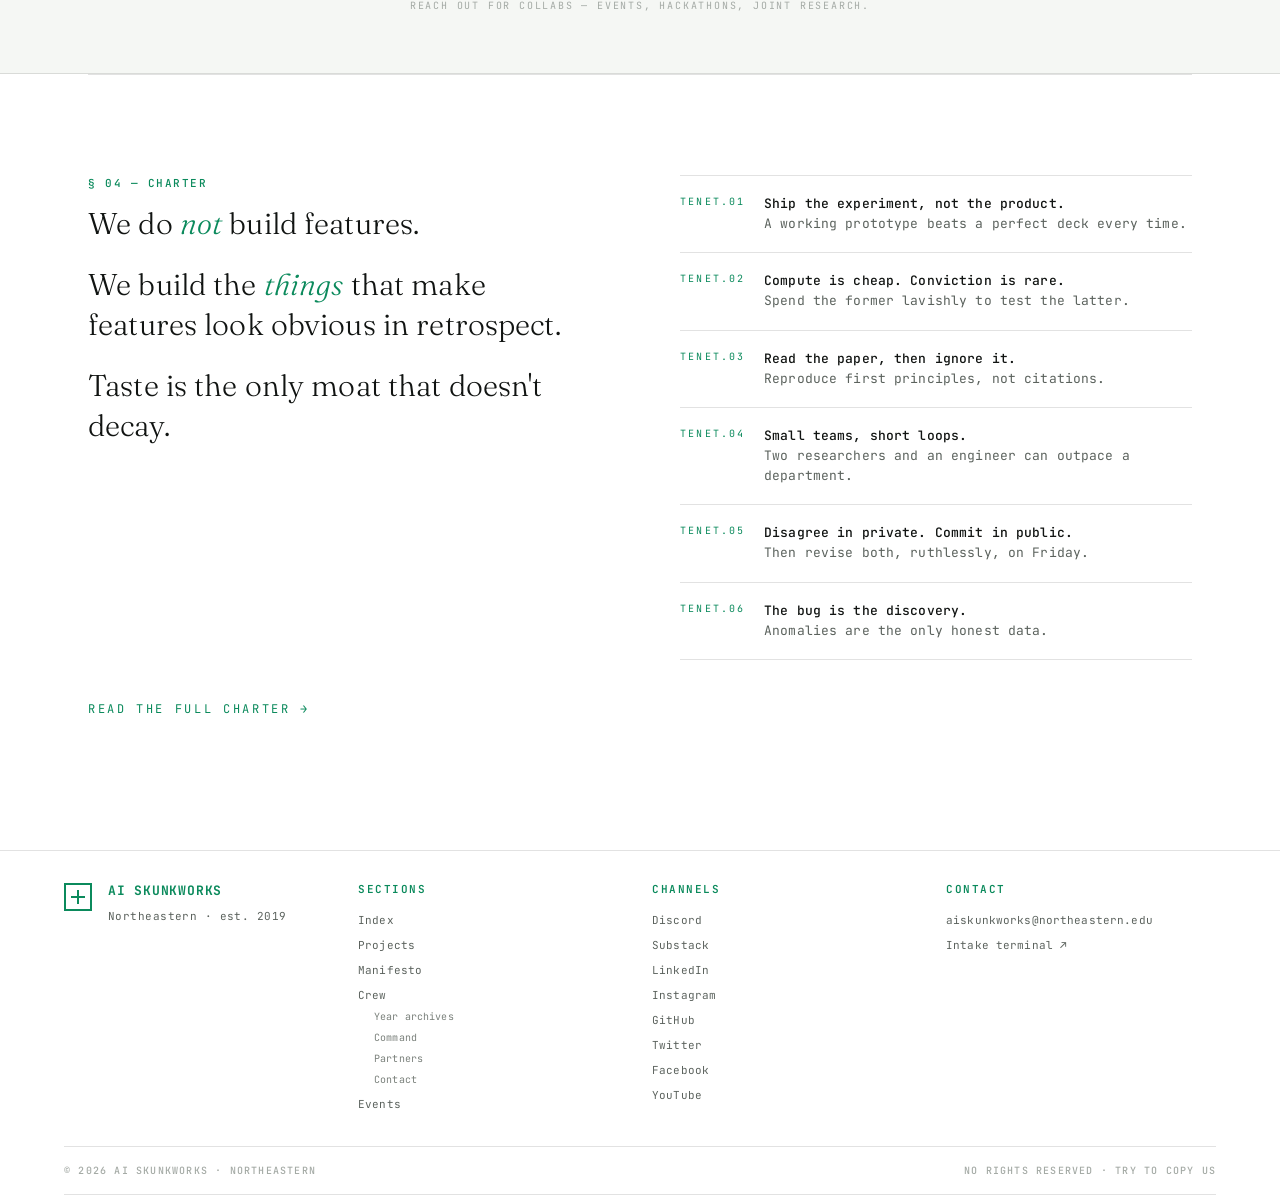
==== commit 9b6d49a5: "feat: add Twitter/Facebook/YouTube footer links and proposal template link Carries over channels and" ====
--- a/index.html
+++ b/index.html
@@ -328,6 +328,9 @@
                 <li><a href="https://www.linkedin.com/company/aiskunkworks/" target="_blank" rel="noopener noreferrer">LinkedIn</a></li>
                 <li><a href="https://instagram.com/aiskunkworks" target="_blank" rel="noopener noreferrer">Instagram</a></li>
                 <li><a href="https://github.com/skunkworksneu" target="_blank" rel="noopener noreferrer">GitHub</a></li>
+                <li><a href="https://twitter.com/skunkworksneu" target="_blank" rel="noopener noreferrer">Twitter</a></li>
+                <li><a href="https://www.facebook.com/Aiskunkworks" target="_blank" rel="noopener noreferrer">Facebook</a></li>
+                <li><a href="https://www.youtube.com/watch?v=x5Myfx8raU0" target="_blank" rel="noopener noreferrer">YouTube</a></li>
               </ul>
             </div>
             <div class="site-footer__col">
